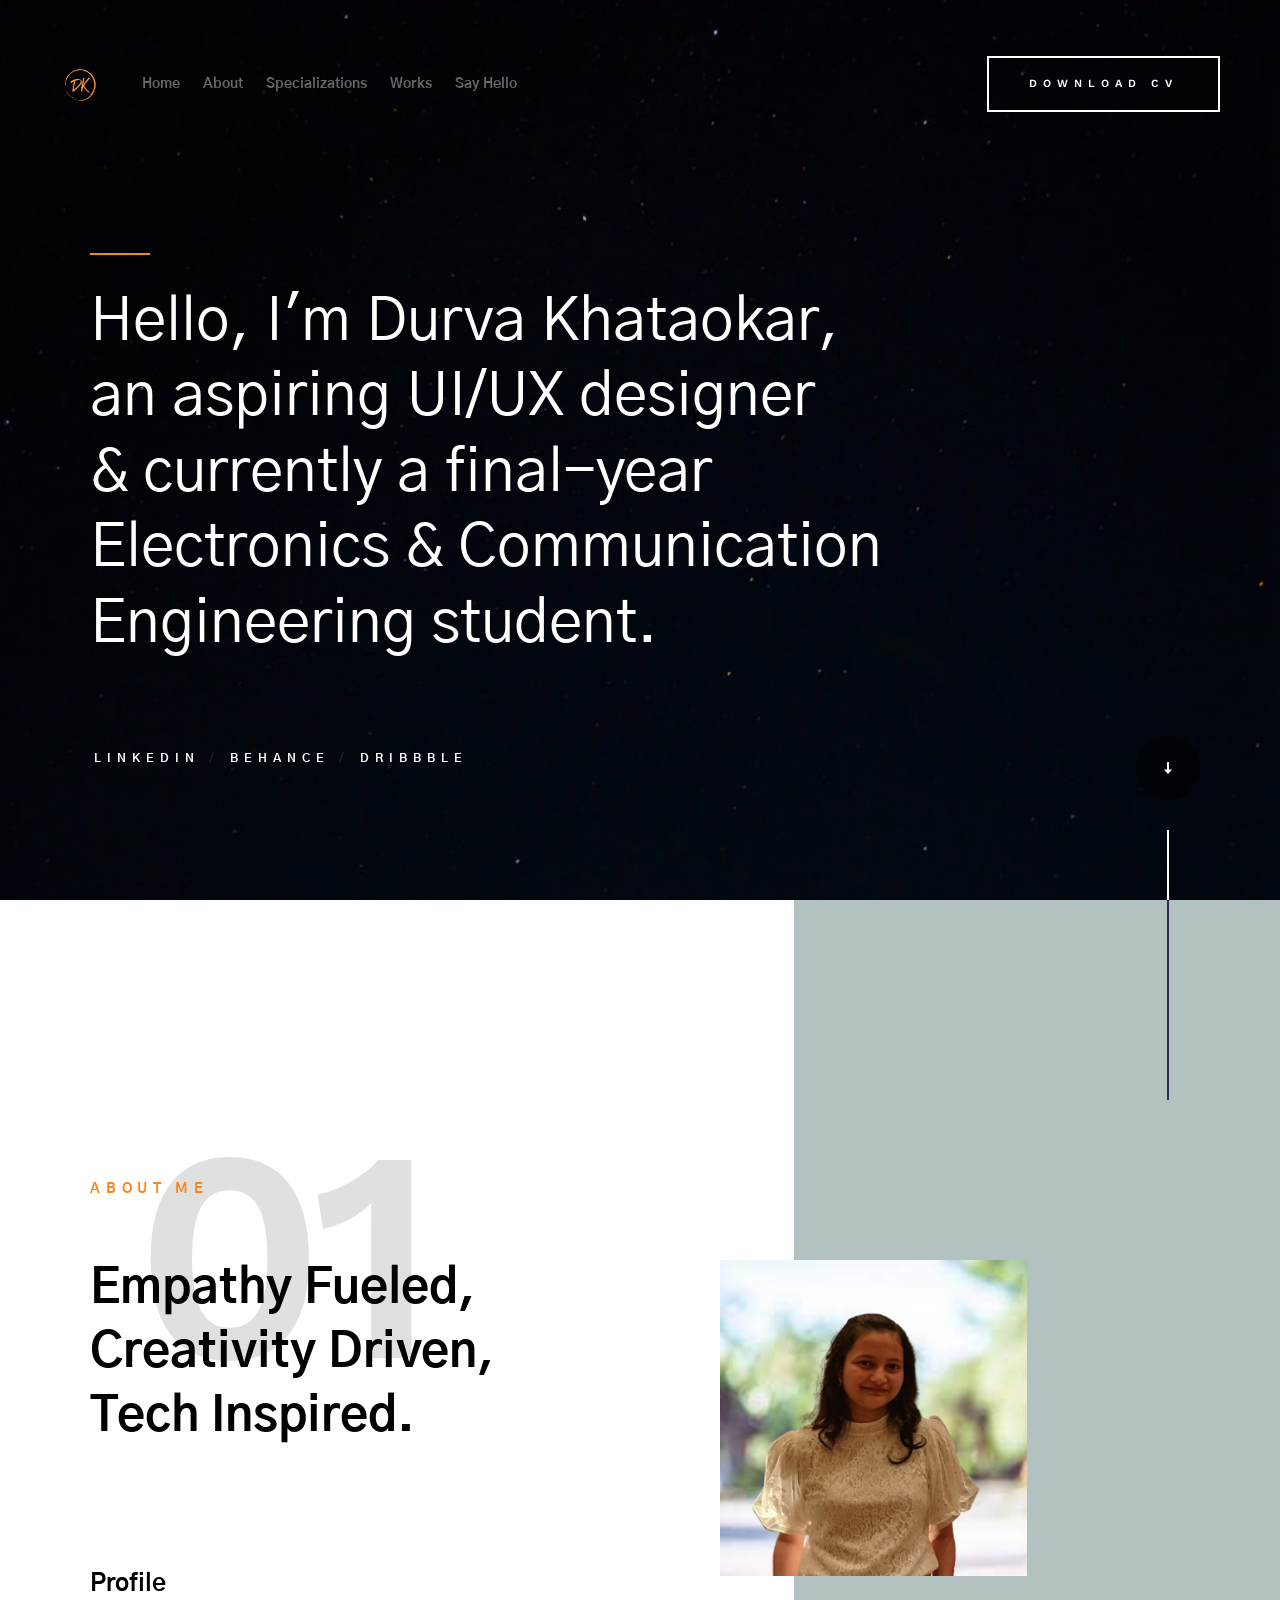
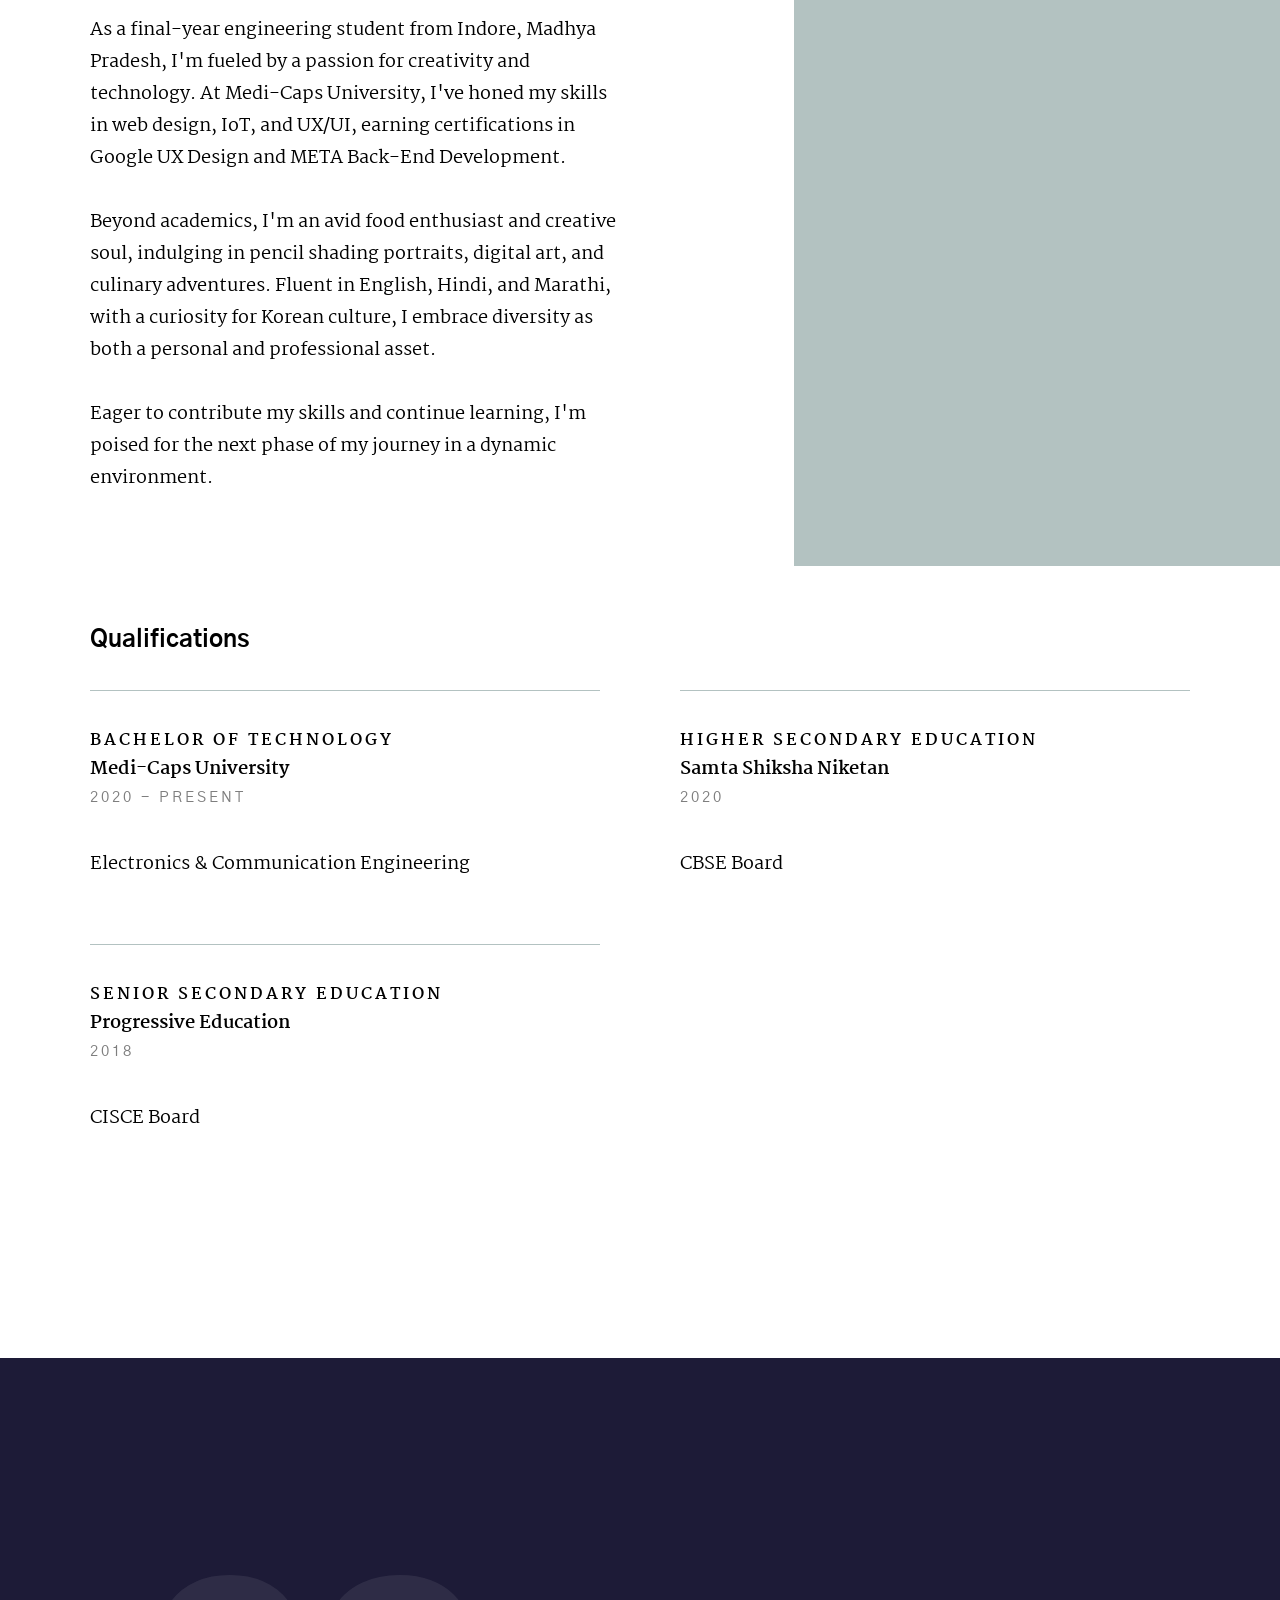
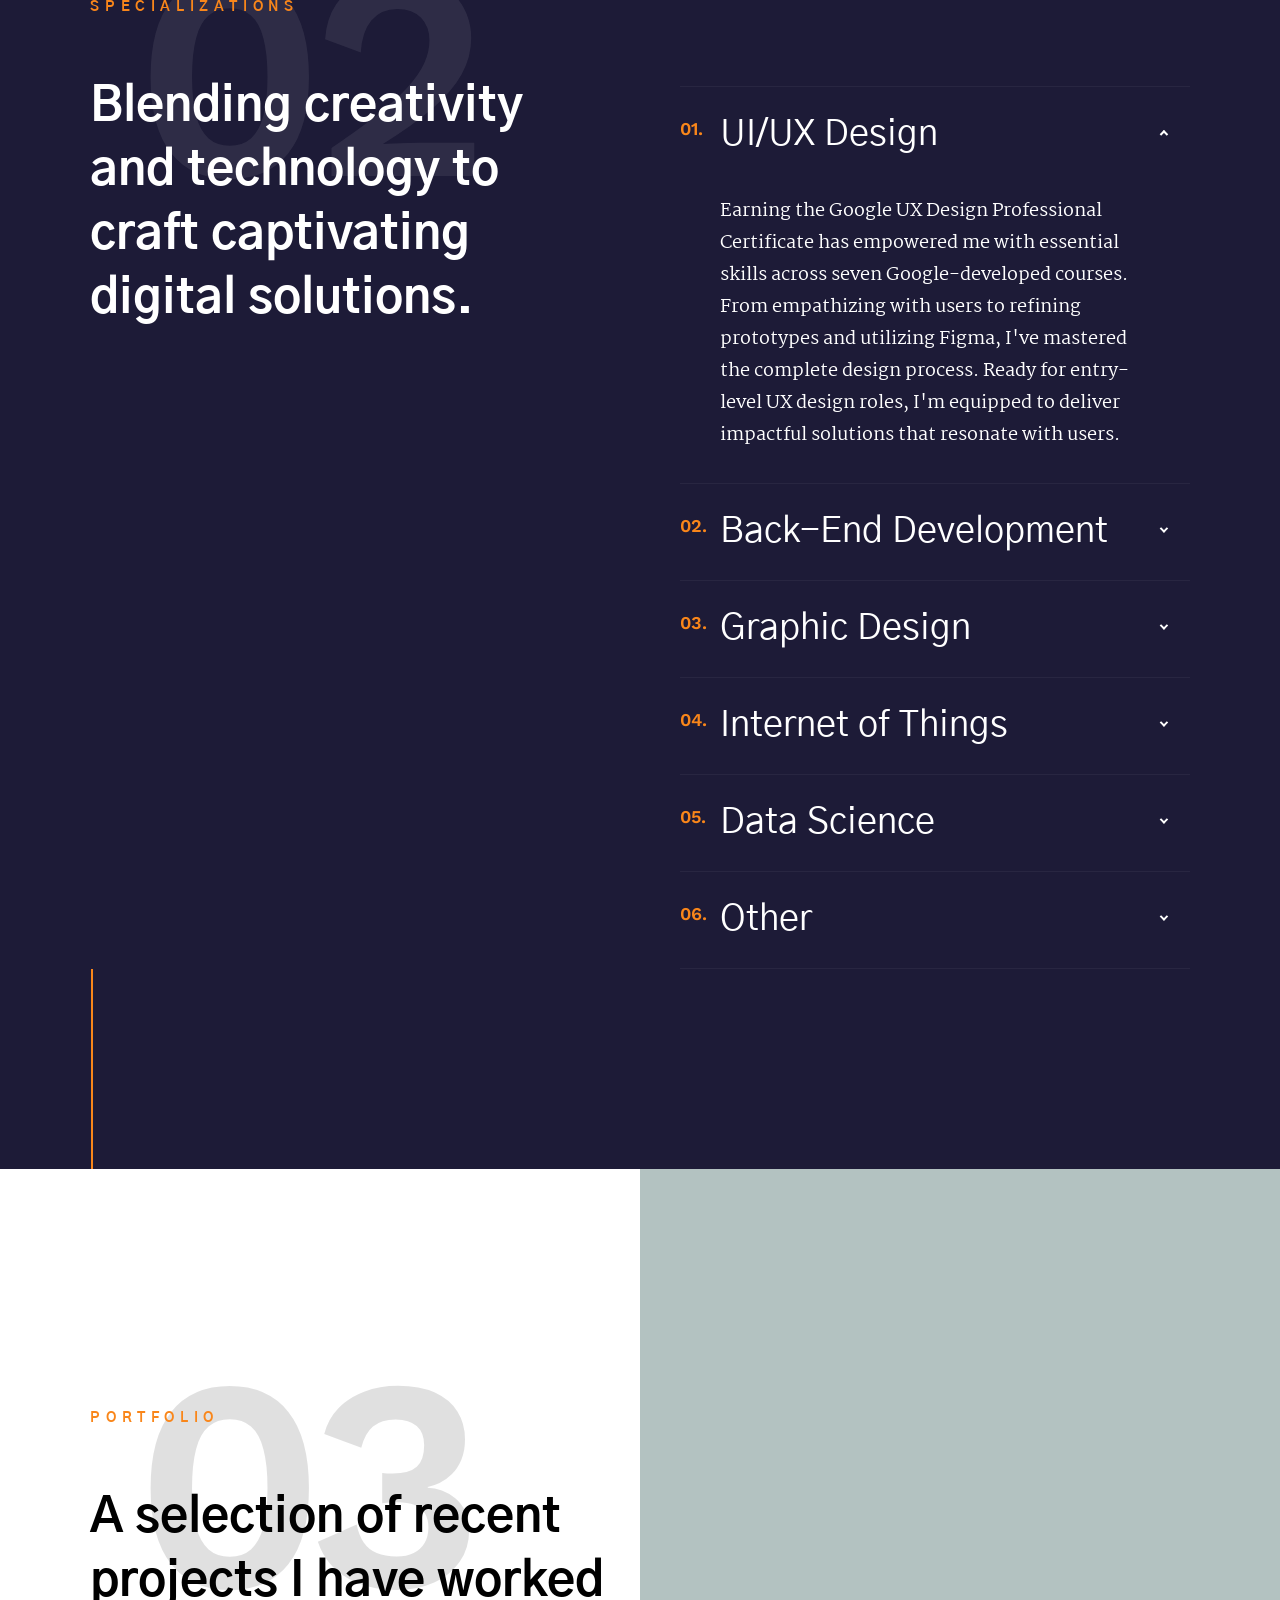
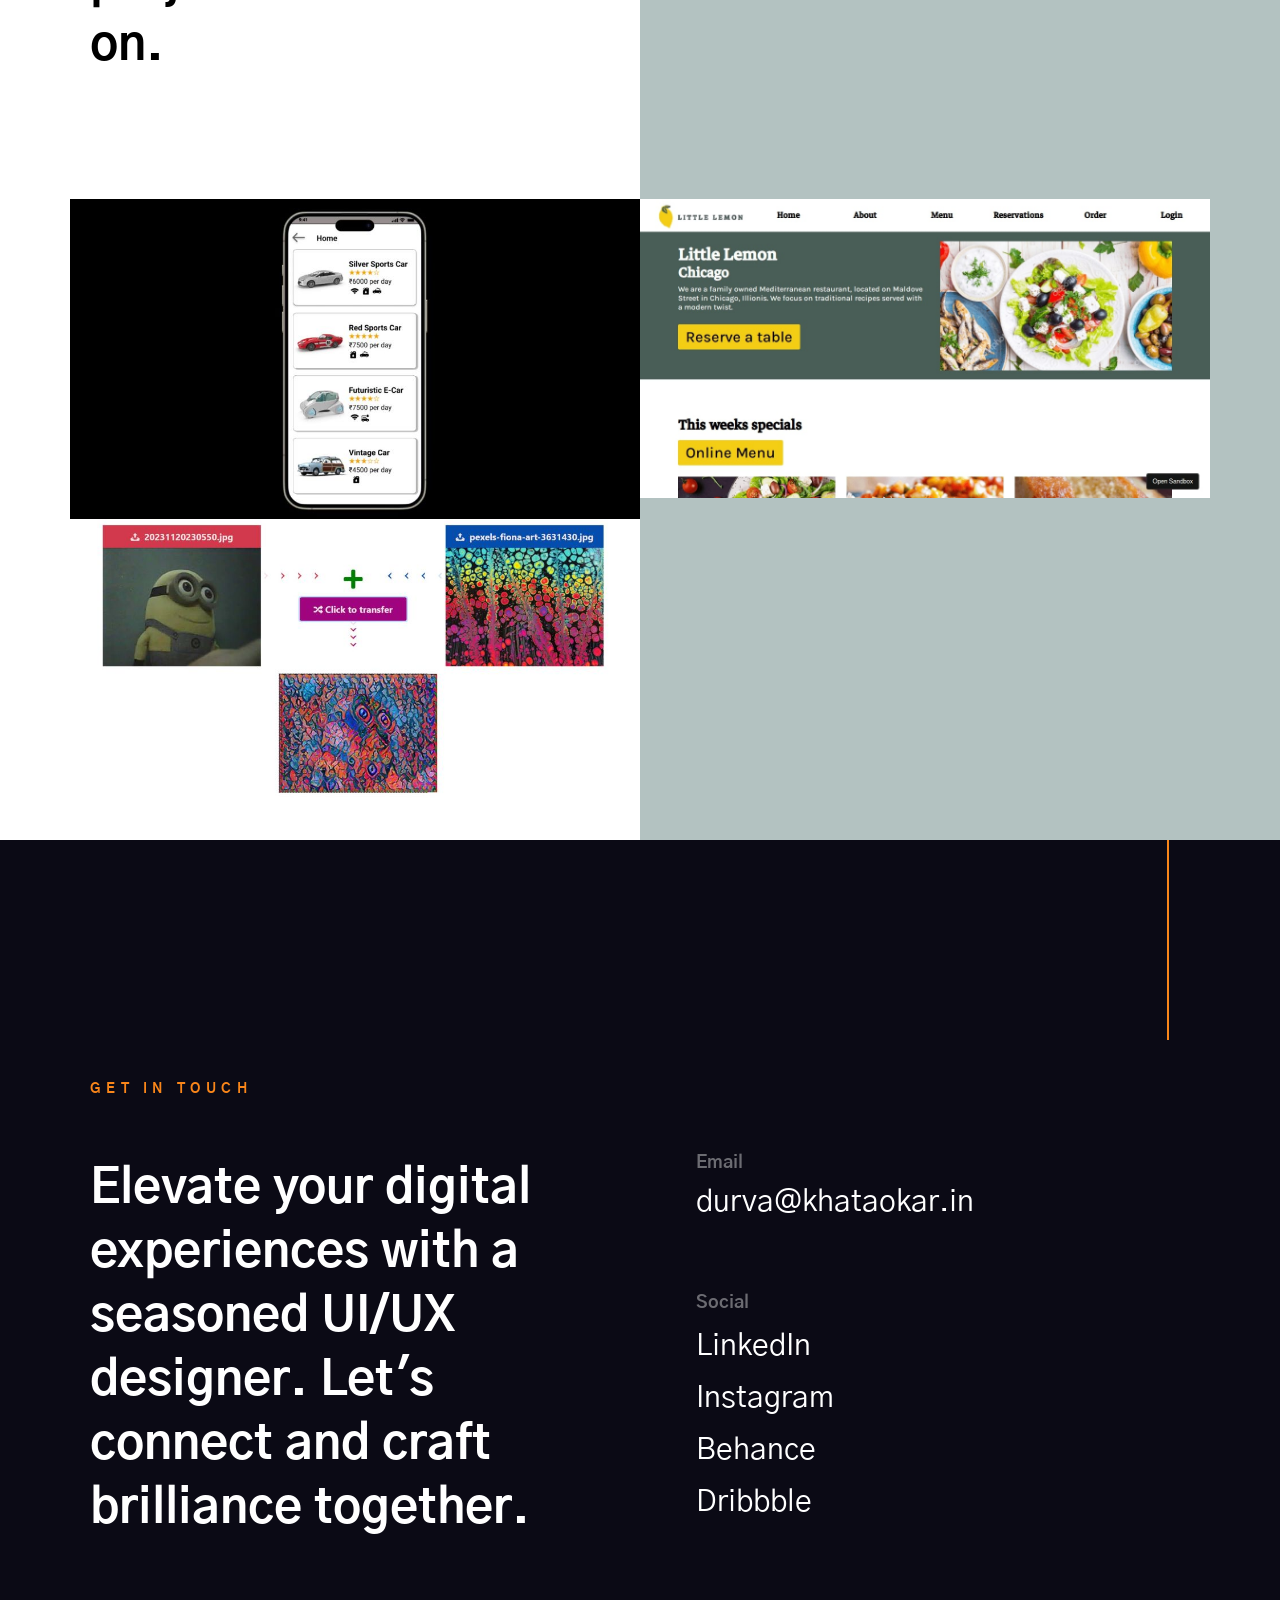
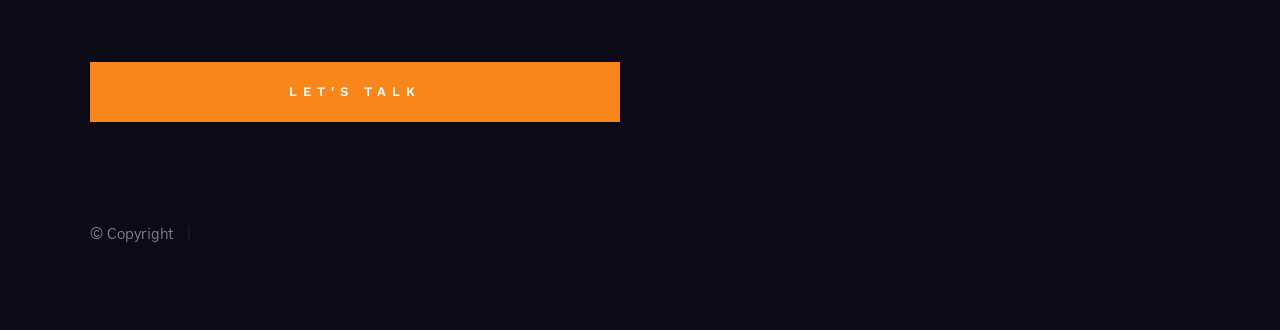
==== index.html @ 5f145e1b "Update index.html" ====
<!DOCTYPE html>
<html class="no-js" lang="en">
<head>

    <!--- basic page needs
    ================================================== -->
    <meta charset="utf-8">
    <title>Durva K</title>
    <meta name="description" content="">
    <meta name="author" content="">

    <!-- mobile specific metas
    ================================================== -->
    <meta name="viewport" content="width=device-width, initial-scale=1">

    <!-- CSS
    ================================================== -->
    <link rel="stylesheet" href="css/base.css">
    <link rel="stylesheet" href="css/main.css">
    <link rel="stylesheet" href="css/vendor.css">

    <!-- script
    ================================================== -->
    <script src="js/modernizr.js"></script>

    <!-- favicons
    ================================================== -->
    <link rel="apple-touch-icon" sizes="180x180" href="CDK-32x32.png">
    <link rel="icon" type="image/png" sizes="32x32" href="CDK-32x32.png">
    <link rel="icon" type="image/png" sizes="16x16" href="CDK-16x16.png">
    <link rel="manifest" href="site.webmanifest">

</head>

<body id="top">


    <!-- preloader
    ================================================== -->
    <div id="preloader">
        <div id="loader" class="dots-fade">
            <div></div>
            <div></div>
            <div></div>
        </div>
    </div>


    <!-- header
    ================================================== -->
    <header class="s-header">

        <div class="header-logo">
            <a href="index.html">
                <img src="images/logo_DK.svg" alt="Homepage">
            </a>
        </div>

        <div class="header-content">
    
            <nav class="row header-nav-wrap">
                <ul class="header-nav">
                    <li><a class="smoothscroll" href="#hero" title="Intro">Home</a></li>
                    <li><a class="smoothscroll" href="#about" title="About">About</a></li>
                    <li><a class="smoothscroll" href="#services" title="Services">Specializations</a></li>
                    <li><a class="smoothscroll" href="#portfolio" title="Works">Works</a></li>
                    <li><a href="mailto:durva@khataokar.in" title="Contact us">Say Hello</a></li>
                </ul>
            </nav> <!-- end header-nav-wrap -->

            <a href="https://drive.google.com/file/d/1T_QsS-NY1QvQN27Loa_Oco0Av1OX59ym/view?usp=sharing" class="btn btn--stroke btn--small" target="_blank">Download CV</a>


        </div> <!-- end header-content -->

        <a class="header-menu-toggle" href="#0"><span>Menu</span></a>

    </header> 


    <!-- hero
    ================================================== -->
    <section id="hero" class="s-hero target-section" data-parallax="scroll" data-image-src="images/black.jpg" data-natural-width=3000 data-natural-height=2000 data-position-y=center>

        <div class="row hero-content">

            <div class="column large-full">

                <h1>
                Hello, I'm Durva Khataokar, <br>
                an aspiring UI/UX designer <br>
                & currently a final-year <br>
                Electronics & Communication Engineering student.
                </h1>

                <ul class="hero-social">
                    <li>
                        <a href="https://www.linkedin.com/in/durva-khataokar" title="" target="_blank">LinkedIn</a>
                    </li>
                    <li>
                        <a href="https://www.behance.net/durvamk" title="" target="_blank">Behance</a>
                    </li>
                    <li>
                        <a href="https://dribbble.com/durvamk" title="" target="_blank">Dribbble</a>
                    </li>
                </ul>
                 <!-- end hero-social -->

            </div> 

        </div> <!-- end hero-content -->

        <div class="hero-scroll">
            <a href="#about" class="scroll-link smoothscroll">
                <svg xmlns="http://www.w3.org/2000/svg" width="24" height="24" viewBox="0 0 24 24"><path d="M12 24l-8-9h6v-15h4v15h6z"/></svg>
            </a>
        </div> <!-- end hero-scroll -->

    </section> <!-- end s-hero -->


    <!-- about
    ================================================== -->
    <section id="about" class="s-about target-section">

        <div class="s-about__section s-about__section--profile">

            <div class="right-vert-line"></div>

            <div class="row">
                <div class="column large-6 medium-8 tab-full">

                    <div class="section-intro" data-num="01" data-aos="fade-up">
                        <h3 class="subhead">About Me</h3>
                        <h1 class="display-1">Empathy Fueled,<br>Creativity Driven,<br>Tech Inspired.</h1>
                    </div>

                    <div class="profile-pic" data-aos="fade-up">
                        <img src="images/profile-pic.jpg" 
                             srcset="images/profile-pic_small.jpg 1x, images/profile-pic_large.jpg 2x" alt="">
                    </div>

                    <h3 data-aos="fade-up">Profile</h3>

                    <p data-aos="fade-up">
                    


As a final-year engineering student from Indore, Madhya Pradesh, I'm fueled by a passion for creativity and technology. At Medi-Caps University, I've honed my skills in web design, IoT, and UX/UI, earning certifications in Google UX Design and META Back-End Development.<br><br>

Beyond academics, I'm an avid food enthusiast and creative soul, indulging in pencil shading portraits, digital art, and culinary adventures. Fluent in English, Hindi, and Marathi, with a curiosity for Korean culture, I embrace diversity as both a personal and professional asset.<br><br>

Eager to contribute my skills and continue learning, I'm poised for the next phase of my journey in a dynamic environment.
                    </p>

                </div>
            </div>

        </div> <!-- end s-about__section--profile -->

        <div class="s-about__section">

            <div class="row">
                <div class="column">
                    <h3 data-aos="fade-up">Qualifications</h3>
                </div>
            </div>
            
            <div class="row block-large-1-2 block-900-full work-positions">
            
                <div class="column" data-aos="fade-up">
                    <div class="position">
                        <div class="position__header">
                            <h6>
                                <span class="position__co">Bachelor of Technology </span>
                                <br>
                                <span class="position__pos">Medi-Caps University</span>
                            </h6>
                            <div class="position__timeframe">
                                2020 - Present
                            </div>
                        </div>
            
                        <p>
                            Electronics & Communication Engineering
                        </p>
                    </div>
                </div> <!-- end column -->
            
                <!-- Add more qualifications -->
                <div class="column" data-aos="fade-up">
                    <div class="position">
                        <div class="position__header">
                            <h6>
                                <span class="position__co">Higher Secondary Education </span>
                                <br>
                                <span class="position__pos">Samta Shiksha Niketan</span>
                            </h6>
                            <div class="position__timeframe">
                                2020
                            </div>
                        </div>
            
                        <p>
                            CBSE Board
                        </p>
                    </div>
                </div> <!-- end column -->
            
                <!-- Add more qualifications -->
                <div class="column" data-aos="fade-up">
                    <div class="position">
                        <div class="position__header">
                            <h6>
                                <span class="position__co">Senior Secondary Education </span>
                                <br>
                                <span class="position__pos">Progressive Education</span>
                            </h6>
                            <div class="position__timeframe">
                                2018
                            </div>
                        </div>
            
                        <p>
                            CISCE Board
                        </p>
                    </div>
                </div> <!-- end column -->
            
                <!-- Add more qualifications -->
                <!-- Example: -->
                <!-- <div class="column" data-aos="fade-up">
                    <div class="position">
                        <div class="position__header">
                            <h6>
                                <span class="position__co">Degree Name</span>
                                <span class="position__pos">University/Institution Name</span>
                            </h6>
                            <div class="position__timeframe">
                                Timeframe
                            </div>
                        </div>
            
                        <p>
                            Description of the qualification or any relevant information.
                        </p>
                    </div>
                </div> --> <!-- end column -->
            
            </div> <!-- work positions -->
            

        </div> <!-- end s-about__section -->

    </section> <!-- end s-about -->


    <!-- services
    ================================================== -->
    <section id="services" class="s-services target-section h-dark-bg">
        
        <div class="row s-services__content">

            <div class="vert-line"></div>

            <div class="column large-6 s-services__leftcol">
                <div class="section-intro" data-num="02" data-aos="fade-up">
                    <h3 class="subhead">Specializations</h3>

                    <h1 class="display-1">
                        Blending creativity and technology to craft captivating digital solutions.
                    </h1>
                </div>

                <p class="lead" data-aos="fade-up">
                
                </p>
            </div> <!-- end  s-services--leftcol -->

            <div class="column large-6">
                <ul class="services-list" data-aos="fade-up">
                    <li class="services-list__item is-active">
                        <div class="services-list__item-header">
                            <h5>UI/UX Design</h5>
                        </div>
                        <div class="services-list__item-body">
                            <p>
                                Earning the Google UX Design Professional Certificate
                                 has empowered me with essential skills across seven Google-developed courses.
                                  From empathizing with users to refining prototypes and utilizing Figma, 
                                  I've mastered the complete design process. Ready for entry-level UX design roles,
                                   I'm equipped to deliver impactful solutions that resonate with users.
                            </p>
                        </div>
                    </li> <!-- services-list__item -->
                    <li class="services-list__item">
                        <div class="services-list__item-header">
                            <h5>Back-End Development</h5>
                        </div>
                        <div class="services-list__item-body">
                            <p>
                                Earning the Meta Back-End Developer Certification has equipped me
                                 with a diverse skill set essential for back-end development.
                                  From mastering Python programming to working with databases and Django, 
                                  I've honed my expertise in APIs and the full stack. Prepared with coding 
                                  interview readiness, I'm poised to excel in back-end roles, ready to tackle challenges
                                   and deliver impactful solutions.
                            </p>
                        </div>
                    </li> <!-- services-list__item -->
                    <li class="services-list__item">
                        <div class="services-list__item-header">
                            <h5>Graphic Design</h5>
                        </div>
                        <div class="services-list__item-body">
                            <p>
                                In completing the Graphic Design Masterclass,
                                 I've mastered essential skills in Adobe Photoshop, Illustrator, and InDesign,
                                  alongside design theory and branding principles. From logo design to editorial layout,
                                   I'm adept at crafting compelling visuals and impactful campaigns. With expertise in photo editing,
                                    vector design, and emerging trends, I'm well-equipped to deliver innovative solutions for clients.
                            </p>
                        </div>
                    </li> <!-- services-list__item -->
                    <li class="services-list__item">
                        <div class="services-list__item-header">
                            <h5>Internet of Things</h5>
                        </div>
                        <div class="services-list__item-body">
                            <p>
                                Through the 'Complete Guide to Build IoT Things from Scratch to Market', 
                                I've acquired thorough knowledge in IoT development, covering sensors, Arduino UNO,
                                 and the Internet of Things (IoT). Leveraging my background as an Electronics and
                                  Communication Engineering student, I've extensively worked with microcontrollers and sensors,
                                   mastering their programming and integration. From conceptualization to market launch,
                                    I'm well-prepared to innovate and excel in the dynamic field of IoT.
                            </p>
                        </div>
                    </li> <!-- services-list__item -->
                    <li class="services-list__item">
                        <div class="services-list__item-header">
                            <h5>Data Science</h5>
                        </div>
                        <div class="services-list__item-body">
                            <p>
                                In completing the 'Statistics for Data Science' course, I've gained proficiency in 
                                key statistical concepts essential for data analysis. Covering Python introduction, 
                                statistical data analysis, probability distributions, hypothesis testing (1 and 2), 
                                regression, and culminating in a final project, this training has equipped me with the 
                                tools to extract valuable insights from data sets. With hands-on experience in statistical 
                                analysis, I'm prepared to tackle complex data challenges and drive informed decision-making.
                            </p>
                        </div>
                    </li> <!-- services-list__item -->
                    <li class="services-list__item">
                        <div class="services-list__item-header">
                            <h5>Other</h5>
                        </div>
                        <div class="services-list__item-body">
                            <p>
                                In addition to my aforementioned certifications, I've also completed courses in
                                 'C for Everyone: Programming Fundamentals', 'AWS Cloud Computing', 
                                 and 'Cisco Networking Devices and Initial Configuration'.
                                  Furthermore, my journey includes participation in numerous drawing competitions
                                   during my formative years, showcasing my artistic talents. Additionally,
                                    I hold a professional certificate in Kathak, reflecting my dedication to the performing arts.
                                     These diverse experiences have enriched my skill set and shaped me into 
                                     a well-rounded individual ready to excel in various domains.
                            </p>
                        </div>
                    </li> <!-- services-list__item -->
                </ul> <!-- end services-list -->
            </div>

        </div> <!-- s-services__content -->

    </section> <!-- end s-services -->


    <!-- portfolio
    ================================================== -->
    <section id="portfolio" class="s-portfolio target-section">

        <div class="row s-portfolio__header">
            <div class="column large-6 medium-8 tab-full">
                <div class="section-intro" data-num="03" data-aos="fade-up">
                    <h3 class="subhead">Portfolio</h3>
                    <h1 class="display-1">
                        A selection of recent projects I have worked on.
                    </h1>
                </div>
            </div>
        </div> <!-- s-porfolio__header -->

        <div class="row s-porfolio__list block-large-1-2 block-tab-full collapse">
            <div class="column" data-aos="fade-up">
                <div class="folio-item">
                    <div class="folio-item__thumb">
                        <a class="folio-item__thumb-link" href="images/portfolio/gallery/car-app.jpg" title="Building Blocks" data-size="1050x700">
                            <img src="images/portfolio/car-app.jpg" 
                                 srcset="images/portfolio/car-app.jpg 1x, images/portfolio/car-app@2x.jpg 2x" alt="">
                        </a>
                    </div>
                    <div class="folio-item__info">
                        <div class="folio-item__cat">UI/UX Design</div>
                        <h4 class="folio-item__title">Car Booking App Design</h4>
                    </div>
                    <a href="https://www.behance.net/durvamk" title="Project Link" class="folio-item__project-link" target="_blank">Project Link</a>

                    <div class="folio-item__caption">
                        <p>My latest FIGMA project—a design concept for a basic car booking and renting mobile application.</p>
                    </div>
                </div>
            </div> <!-- end column -->
            <div class="column" data-aos="fade-up">
                <div class="folio-item">
                    <div class="folio-item__thumb">
                        <a class="folio-item__thumb-link" href="images/portfolio/gallery/lil-lemon.jpg" title="Little Lemon Restaurant Website" data-size="1050x700">
                            <img src="images/portfolio/lil-lemon.jpg" 
                                 srcset="images/portfolio/lil-lemon.jpg 1x, images/portfolio/lil-lemon@2x.jpg 2x" alt="">
                        </a>
                    </div>
                    <div class="folio-item__info">
                        <div class="folio-item__cat">Back-End Development</div>
                        <h4 class="folio-item__title">Little Lemon Restaurant Website</h4>
                    </div>
                    <a href="https://github.com/OreoMcFlurry8212/Back-end-developer-capstone-DK" title="Project Link" class="folio-item__project-link" target="_blank">Project Link</a>
                    <div class="folio-item__caption">
                        <p>Little Lemon Restaurant Website developed using Django for the Back-End Developer Capstone course offered by Meta.</p>
                    </div>
                </div>
            </div> <!-- end column -->
            <div class="column" data-aos="fade-up">
                <div class="folio-item">
                    <div class="folio-item__thumb">
                        <a class="folio-item__thumb-link" href="images/portfolio/gallery/ESP32.jpg" Title="Shout and Jump" data-size="1050x700">
                            <img src="images/portfolio/shout-and-jump.jpg" 
                                 srcset="images/portfolio/ESP32.jpg 1x, images/portfolio/ESP32@2x.jpg 2x" alt="">
                        </a>
                    </div>
                    <div class="folio-item__info">
                        <div class="folio-item__cat">Back-End Development + IoT</div>
                        <h4 class="folio-item__title">Stylization of image using designed website and ESP-32
                            Cam</h4>
                    </div>
                    <a href="https://drive.google.com/drive/folders/19n9Q7gK7W0zm29I2QW9a_FjeRrUPINfk?usp=sharing" title="Project Link" class="folio-item__project-link" target="_blank">Project Link</a>
                    <div class="folio-item__caption">
                        <p>This project uses Neural Style Transfer on ESP32-CAM images, featuring a real-time web interface for image capture and a
                            separate application for flexible style transfer. Users can explore
                            artistic styles, enhancing their visual experience in real-time.</p>
                    </div>
                </div>
            </div> <!-- end column -->
            <!--
            <div class="column" data-aos="fade-up">
                <div class="folio-item">
                    <div class="folio-item__thumb">
                        <a class="folio-item__thumb-link" href="images/portfolio/gallery/g-sand-dunes.jpg" title="Sand Dunes" data-size="1050x700">
                            <img src="images/portfolio/sand-dunes.jpg" 
                                 srcset="images/portfolio/sand-dunes.jpg 1x, images/portfolio/sand-dunes@2x.jpg 2x" alt="">
                        </a>
                    </div>
                    <div class="folio-item__info">
                        <div class="folio-item__cat">Frontend Design</div>
                        <h4 class="folio-item__title">Sand Dunes</h4>
                    </div>
                    <a href="https://www.behance.net/" title="Project Link" class="folio-item__project-link">Project Link</a>
                    <div class="folio-item__caption">
                        <p>Vero molestiae sed aut natus excepturi. Et tempora numquam. Temporibus iusto quo.Unde dolorem corrupti neque nisi.</p>
                    </div>
                </div>
            </div>  end column -->
            <!--
            <div class="column" data-aos="fade-up">
                <div class="folio-item">
                    <div class="folio-item__thumb">
                        <a class="folio-item__thumb-link" href="images/portfolio/gallery/g-woodcraft.jpg" title="Sand Dunes" data-size="1050x700">
                            <img src="images/portfolio/woodcraft.jpg" 
                                 srcset="images/portfolio/woodcraft.jpg 1x, images/portfolio/woodcraft@2x.jpg 2x" alt="">
                        </a>
                    </div>
                    <div class="folio-item__info">
                        <div class="folio-item__cat">Product Design</div>
                        <h4 class="folio-item__title">Wooocraft</h4>
                    </div>
                    <a href="https://www.behance.net/" title="Project Link" class="folio-item__project-link">Project Link</a>
                    <div class="folio-item__caption">
                        <p>Vero molestiae sed aut natus excepturi. Et tempora numquam. Temporibus iusto quo.Unde dolorem corrupti neque nisi.</p>
                    </div>
                </div>
            </div>  end column -->
            <!--
            <div class="column" data-aos="fade-up">
                <div class="folio-item">
                    <div class="folio-item__thumb">
                        <a class="folio-item__thumb-link" href="images/portfolio/gallery/g-lamp.jpg" title="The Lamp" data-size="1050x700">
                            <img src="images/portfolio/lamp.jpg" 
                                 srcset="images/portfolio/lamp.jpg 1x, images/portfolio/lamp@2x.jpg 2x" alt="">
                        </a>
                    </div>
                    <div class="folio-item__info">
                        <div class="folio-item__cat">Product Design</div>
                        <h4 class="folio-item__title">The Lamp</h4>
                    </div>
                    <a href="https://www.behance.net/" title="Project Link" class="folio-item__project-link">Project Link</a>
                    <div class="folio-item__caption">
                        <p>Vero molestiae sed aut natus excepturi. Et tempora numquam. Temporibus iusto quo.Unde dolorem corrupti neque nisi.</p>
                    </div>
                </div>
            
            </div>  end column -->

        </div> <!-- folio-list -->

    </section> <!-- end portfolio -->


    <!-- testimonials
    ================================================== -->
    <!--
    <section id="testimonials" class="s-testimonials">

        <div class="row collapse">

            <div class="column large-full">

                <div class="testimonial-slider" data-aos="fade-up">

                    <div class="testimonial-slider__slide">
                        <p>
                        Molestiae incidunt consequatur quis ipsa autem nam sit enim magni. Voluptas tempore rem. 
                        Explicabo a quaerat sint autem dolore ducimus ut consequatur neque.  Nisi dolores quaerat fuga rem nihil nostrum.
                        Laudantium quia consequatur molestias delectus culpa.
                        </p>
                        <div class="testimonial-slider__author">
                            <img src="images/avatars/user-02.jpg" alt="Author image" class="testimonial-slider__avatar">
                            <cite class="testimonial-slider__cite">
                                <strong>Tim Cook</strong>
                                <span>CEO, Apple</span>
                            </cite>
                        </div>
                    </div>  end testimonials__slide -->
                    <!--
                    <div class="testimonial-slider__slide">
                        <p>
                        Excepturi nam cupiditate culpa doloremque deleniti repellat. Veniam quos repellat voluptas animi adipisci.
                        Nisi eaque consequatur. Voluptatem dignissimos ut ducimus accusantium perspiciatis.
                        Quasi voluptas eius distinctio. Atque eos maxime.
                        </p>
                        <div class="testimonial-slider__author">
                            <img src="images/avatars/user-01.jpg" alt="Author image" class="testimonial-slider__avatar">
                            <cite class="testimonial-slider__cite">
                                <strong>Sundar Pichai</strong>
                                <span>CEO, Google</span>
                            </cite>
                        </div>
                    </div>  end testimonials__slide -->
                    <!--
                    <div class="testimonial-slider__slide">
                        <p>
                        Repellat dignissimos libero. Qui sed at corrupti expedita voluptas odit. Nihil ea quia nesciunt. Ducimus aut sed ipsam.  
                        Autem eaque officia cum exercitationem sunt voluptatum accusamus. Quasi voluptas eius distinctio.
                        Voluptatem dignissimos ut.
                        </p>
                        <div class="testimonial-slider__author">
                            <img src="images/avatars/user-04.jpg" alt="Author image" class="testimonial-slider__avatar">
                            <cite class="testimonial-slider__cite">
                                <strong>Satya Nadella</strong>
                                <span>CEO, Microsoft</span>
                            </cite>
                        </div>
                    </div>  end testimonials__slide -->
                    <!--
                    <div class="testimonial-slider__slide">
                        <p>
                        Nunc interdum lacus sit amet orci. Vestibulum dapibus nunc ac augue. Fusce vel dui. In ac felis 
                        quis tortor malesuada pretium. Curabitur vestibulum aliquam leo. Qui sed at corrupti expedita voluptas odit. 
                        Nihil ea quia nesciunt. Ducimus aut sed ipsam.
                        </p>
                        <div class="testimonial-slider__author">
                            <img src="images/avatars/user-05.jpg" alt="Author image" class="testimonial-slider__avatar">
                            <cite class="testimonial-slider__cite">
                                <strong>Jeff Bezos</strong>
                                <span>CEO, Amazon</span>
                            </cite>
                        </div>
                    </div>  end testimonials__slide -->

                </div> <!-- end testimonial slider -->
                
            </div> <!-- end column -->

        </div> <!-- end row -->


        <!-- CTA
        ================================================== 
        <div class="s-cta">

            <div class="row">
                <div class="column large-full">
                    <h2 class="section-desc" data-aos="fade-up">
                        Need a great reliable web hosting?
                    </h2>
                </div>
            </div>
    
            <div class="row cta-content" data-aos="fade-up">
                <div class="column large-full">
                    <p>
                    We highly recommend <a href="https://www.dreamhost.com/r.cgi?287326">DreamHost</a>.
                    Powerful web and Wordpress hosting. Guaranteed.
                    Starting at $2.95 per month.
                    </p>
    
                    <a href="https://www.dreamhost.com/r.cgi?287326" class="btn btn--primary h-full-width">Get Started</a>
                </div>
            </div>  end cta-content -->
    
        </div> <!-- end s-cta -->


    </section> <!-- end s-testimonials -->


    <!-- footer
    ================================================== -->
    <footer class="s-footer h-dark-bg">
        
        <div class="right-vert-line"></div>

        <div class="row s-footer__main">
            <div class="column large-6">
                <div class="section-intro" data-aos="fade-up">
                    <h3 class="subhead">Get In Touch</h3>

                    <h1 class="display-1">
                        Elevate your digital experiences with a seasoned UI/UX designer. Let's connect and craft brilliance together.
                    </h1>
                </div>

                <div class="footer-email-us">
                    <a href="mailto:durva@khataokar.in" class="btn btn--primary h-full-width">Let's Talk</a>
                </div>
            </div>

            <div class="column large-5">
                <div class="footer-contacts">
                    <div class="footer-contact-block" data-aos="fade-up">
                        <h5 class="footer-contact-block__header">
                            Email
                        </h5>
                        <p class="footer-contact-block__content">
                            <a href="mailto:durva@khataokar.in">durva@khataokar.in</a>
                        </p>
                    </div> <!-- end footer-contact-block 
                    <div class="footer-contact-block" data-aos="fade-up">
                        <h5 class="footer-contact-block__header">
                            Phone
                        </h5>
                        <p class="footer-contact-block__content">
                            <a href="tel:+1975432345">9109999102</a>
                        </p>
                    </div>  end footer-contact-block -->
                    <br>
                    <div class="footer-contact-block" data-aos="fade-up">
                        <h5 class="footer-contact-block__header">
                            Social
                        </h5>
                        <ul class="footer-contact-block__list">
                            <li><a href="https://www.linkedin.com/in/durva-khataokar" target="_blank">LinkedIn</a></li>
                            <li><a href="https://www.instagram.com/durvamk/" target="_blank">Instagram</a></li>
                            <li><a href="https://www.behance.net/durvamk" target="_blank">Behance</a></li>
                            <li><a href="https://dribbble.com/durvamk" target="_blank">Dribbble</a></li>
                        </ul>
                    </div> <!-- end footer-contact-block -->
                </div>
            </div>
        </div> <!-- end s-footer__main -->
        
        <div class="row s-footer__bottom">
            <div class="column large-full ss-copyright">
                <span>© Copyright </span> 
               <!-- <span>Design by <a href="https://www.styleshout.com/">StyleShout</a></span>
            </div>  end ss-copyright -->

            <div class="ss-go-top">
                <a class="smoothscroll" title="Back to Top" href="#top">
                    <svg xmlns="http://www.w3.org/2000/svg" width="24" height="24" viewBox="0 0 24 24"><path d="M12 0l8 9h-6v15h-4v-15h-6z"/></svg>
                </a>
            </div> <!-- end ss-go-top -->
        </div> <!-- end s-footer__bottom -->

    </footer> <!-- end s-footer -->


    <!-- photoswipe background
    ================================================== -->
    <div aria-hidden="true" class="pswp" role="dialog" tabindex="-1">

        <div class="pswp__bg"></div>
        <div class="pswp__scroll-wrap">

            <div class="pswp__container">
                <div class="pswp__item"></div>
                <div class="pswp__item"></div>
                <div class="pswp__item"></div>
            </div>

            <div class="pswp__ui pswp__ui--hidden">
                <div class="pswp__top-bar">
                    <div class="pswp__counter"></div><button class="pswp__button pswp__button--close" title="Close (Esc)"></button> <button class="pswp__button pswp__button--share" title=
                    "Share"></button> <button class="pswp__button pswp__button--fs" title="Toggle fullscreen"></button> <button class="pswp__button pswp__button--zoom" title=
                    "Zoom in/out"></button>
                    <div class="pswp__preloader">
                        <div class="pswp__preloader__icn">
                            <div class="pswp__preloader__cut">
                                <div class="pswp__preloader__donut"></div>
                            </div>
                        </div>
                    </div>
                </div>
                <div class="pswp__share-modal pswp__share-modal--hidden pswp__single-tap">
                    <div class="pswp__share-tooltip"></div>
                </div><button class="pswp__button pswp__button--arrow--left" title="Previous (arrow left)"></button> <button class="pswp__button pswp__button--arrow--right" title=
                "Next (arrow right)"></button>
                <div class="pswp__caption">
                    <div class="pswp__caption__center"></div>
                </div>
            </div>

        </div>

    </div> <!-- end photoSwipe background -->


    <!-- Java Script
    ================================================== -->
    <script src="js/jquery-3.2.1.min.js"></script>
    <script src="js/plugins.js"></script>
    <script src="js/main.js"></script>

</body>
---- css/base.css ----
/* =================================================================== 
 *  Ethos Base Stylesheet
 *  Ver. 1.0.0
 *  11-05-2019
 *  ------------------------------------------------------------------
 *
 *  TOC:
 *	# imports
 *	# normalize
 *	# basic/base setup styles
 *	# grid v2.1.2
 *	# block grids
 *	# MISC
 *
 * =================================================================== */



/* ===================================================================
 * # imports 
 *
 * ------------------------------------------------------------------- */
@import url("https://fonts.googleapis.com/css?family=Gothic+A1:300,300i,400,400i,500,500i,600,600i,700,700i|Martel:300,300i,400,400i,700,700i,900,900i|Work+Sans:600,700&display=swap");



/* ==========================================================================
 * # normalize
 * normalize.css v8.0.1 | MIT License |
 * github.com/necolas/normalize.css
 *
 * -------------------------------------------------------------------------- */

/* ------------------------------------------------------------------- 
 * ## document
 * ------------------------------------------------------------------- */

/* 1. Correct the line height in all browsers.
 * 2. Prevent adjustments of font size after orientation changes in iOS.*/
html {
	line-height: 1.15;  /* 1 */
	-webkit-text-size-adjust: 100%;  /* 2 */
}

/* ------------------------------------------------------------------- 
 * ## sections
 * ------------------------------------------------------------------- */

/* Remove the margin in all browsers. */
body {
	margin: 0;
}

/* Render the `main` element consistently in IE. */
main {
	display: block;
}

/* Correct the font size and margin on `h1` elements within `section` and
 * `article` contexts in Chrome, Firefox, and Safari. */
h1 {
	font-size: 2em;
	margin: 0.67em 0;
}

/* ------------------------------------------------------------------- 
 * ## grouping
 * ------------------------------------------------------------------- */

/* 1. Add the correct box sizing in Firefox.
 * 2. Show the overflow in Edge and IE. */
hr {
	-webkit-box-sizing: content-box;
	box-sizing: content-box;  /* 1 */
	height: 0;  /* 1 */
	overflow: visible;  /* 2 */
}

/* 1. Correct the inheritance and scaling of font size in all browsers.
 * 2. Correct the odd `em` font sizing in all browsers. */
pre {
	font-family: monospace, monospace;  /* 1 */
	font-size: 1em;  /* 2 */
}

/* ------------------------------------------------------------------- 
 * ## text-level semantics
 * ------------------------------------------------------------------- */

/* Remove the gray background on active links in IE 10. */
a {
	background-color: transparent;
}

/* 1. Remove the bottom border in Chrome 57-
 * 2. Add the correct text decoration in Chrome, Edge, IE, Opera, and Safari. */
abbr[title] {
	border-bottom: none;  /* 1 */
	text-decoration: underline;  /* 2 */
	-webkit-text-decoration: underline dotted;
	text-decoration: underline dotted;  /* 2 */
}

/* Add the correct font weight in Chrome, Edge, and Safari. */
b,
strong {
	font-weight: bolder;
}

/* 1. Correct the inheritance and scaling of font size in all browsers.
 * 2. Correct the odd `em` font sizing in all browsers. */
code,
kbd,
samp {
	font-family: monospace, monospace;  /* 1 */
	font-size: 1em;  /* 2 */
}

/* Add the correct font size in all browsers. */
small {
	font-size: 80%;
}

/* Prevent `sub` and `sup` elements from affecting the line height in
 * all browsers. */
sub,
sup {
	font-size: 75%;
	line-height: 0;
	position: relative;
	vertical-align: baseline;
}

sub {
	bottom: -0.25em;
}

sup {
	top: -0.5em;
}

/* ------------------------------------------------------------------- 
 * ## embedded content
 * ------------------------------------------------------------------- */

/* Remove the border on images inside links in IE 10. */
img {
	border-style: none;
}

/* ------------------------------------------------------------------- 
 * ## forms
 * ------------------------------------------------------------------- */

/* 1. Change the font styles in all browsers.
 * 2. Remove the margin in Firefox and Safari. */
button,
input,
optgroup,
select,
textarea {
	font-family: inherit;  /* 1 */
	font-size: 100%;  /* 1 */
	line-height: 1.15;  /* 1 */
	margin: 0;  /* 2 */
}

/* Show the overflow in IE.
 * 1. Show the overflow in Edge. */
button,
input {

	/* 1 */
	overflow: visible;
}

/* Remove the inheritance of text transform in Edge, Firefox, and IE.
 * 1. Remove the inheritance of text transform in Firefox. */
button,
select {

	/* 1 */
	text-transform: none;
}

/* Correct the inability to style clickable types in iOS and Safari. */
button,
[type="button"],
[type="reset"],
[type="submit"] {
	-webkit-appearance: button;
}

/* Remove the inner border and padding in Firefox. */
button::-moz-focus-inner,
[type="button"]::-moz-focus-inner,
[type="reset"]::-moz-focus-inner,
[type="submit"]::-moz-focus-inner {
	border-style: none;
	padding: 0;
}

/* Restore the focus styles unset by the previous rule. */
button:-moz-focusring,
[type="button"]:-moz-focusring,
[type="reset"]:-moz-focusring,
[type="submit"]:-moz-focusring {
	outline: 1px dotted ButtonText;
}

/* Correct the padding in Firefox. */
fieldset {
	padding: 0.35em 0.75em 0.625em;
}

/* 1. Correct the text wrapping in Edge and IE.
 * 2. Correct the color inheritance from `fieldset` elements in IE.
 * 3. Remove the padding so developers are not caught out when they zero out
 *    `fieldset` elements in all browsers. */
legend {
	-webkit-box-sizing: border-box;
	box-sizing: border-box;  /* 1 */
	color: inherit;  /* 2 */
	display: table;  /* 1 */
	max-width: 100%;  /* 1 */
	padding: 0;  /* 3 */
	white-space: normal;  /* 1 */
}

/* Add the correct vertical alignment in Chrome, Firefox, and Opera. */
progress {
	vertical-align: baseline;
}

/* Remove the default vertical scrollbar in IE 10+. */
textarea {
	overflow: auto;
}

/* 1. Add the correct box sizing in IE 10.
 * 2. Remove the padding in IE 10. */
[type="checkbox"],
[type="radio"] {
	-webkit-box-sizing: border-box;
	box-sizing: border-box;  /* 1 */
	padding: 0;  /* 2 */
}

/* Correct the cursor style of increment and decrement buttons in Chrome. */
[type="number"]::-webkit-inner-spin-button,
[type="number"]::-webkit-outer-spin-button {
	height: auto;
}

/* 1. Correct the odd appearance in Chrome and Safari.
 * 2. Correct the outline style in Safari. */
[type="search"] {
	-webkit-appearance: textfield;  /* 1 */
	outline-offset: -2px;  /* 2 */
}

/* Remove the inner padding in Chrome and Safari on macOS. */
[type="search"]::-webkit-search-decoration {
	-webkit-appearance: none;
}

/* 1. Correct the inability to style clickable types in iOS and Safari.
 * 2. Change font properties to `inherit` in Safari. */
::-webkit-file-upload-button {
	-webkit-appearance: button;  /* 1 */
	font: inherit;  /* 2 */
}

/* ------------------------------------------------------------------- 
 * ## interactive
 * ------------------------------------------------------------------- */

/* Add the correct display in Edge, IE 10+, and Firefox. */
details {
	display: block;
}

/* Add the correct display in all browsers. */
summary {
	display: list-item;
}

/* ------------------------------------------------------------------- 
 * ## misc
 * ------------------------------------------------------------------- */

/* Add the correct display in IE 10+. */
template {
	display: none;
}

/* Add the correct display in IE 10. */
[hidden] {
	display: none;
}



/* ===================================================================
 * # basic/base setup styles
 *
 * ------------------------------------------------------------------- */
html {
	font-size: 62.5%;
	-webkit-box-sizing: border-box;
	box-sizing: border-box;
}

*,
*::before,
*::after {
	-webkit-box-sizing: inherit;
	box-sizing: inherit;
}

body {
	font-weight: normal;
	line-height: 1;
	word-wrap: break-word;
	-moz-font-smoothing: grayscale;
	-moz-osx-font-smoothing: grayscale;
	-webkit-font-smoothing: antialiased;
	-webkit-overflow-scrolling: touch;
	-webkit-text-size-adjust: none;
}

/* ------------------------------------------------------------------- 
 * ## Media
 * ------------------------------------------------------------------- */
svg,
img,
video
embed,
iframe,
object {
	max-width: 100%;
	height: auto;
}

/* ------------------------------------------------------------------- 
 * ## Typography resets 
 * ------------------------------------------------------------------- */
div, dl, dt, dd, ul, ol, li, h1, h2, h3, h4, h5, h6, pre, form, p, blockquote, th, td {
	margin: 0;
	padding: 0;
}

p {
	font-size: inherit;
	text-rendering: optimizeLegibility;
}

em,
i {
	font-style: italic;
	line-height: inherit;
}

strong,
b {
	font-weight: bold;
	line-height: inherit;
}

small {
	font-size: 60%;
	line-height: inherit;
}

ol,
ul {
	list-style: none;
}

li {
	display: block;
}

/* ------------------------------------------------------------------- 
 * ## links
 * ------------------------------------------------------------------- */
a {
	text-decoration: none;
	line-height: inherit;
}

a img {
	border: none;
}

/* ------------------------------------------------------------------- 
 * ## inputs
 * ------------------------------------------------------------------- */
fieldset {
	margin: 0;
	padding: 0;
}

input[type="email"],
input[type="number"],
input[type="search"],
input[type="text"],
input[type="tel"],
input[type="url"],
input[type="password"],
textarea {
	-webkit-appearance: none;
	-moz-appearance: none;
	appearance: none;
}



/* ===================================================================
 * # grid v2.1.2
 *
 *   -----------------------------------------------------------------
 * - Grid breakpoints are based on MAXIMUM WIDTH media queries, 
 *   meaning they apply to that one breakpoint and ALL THOSE BELOW IT.
 * - Grid columns without a specified width will automatically layout 
 *   as equal width columns.
 * ------------------------------------------------------------------- */

/* rows
 * ------------------------------------- */
.row {
	width: 89%;
	max-width: 1200px;
	margin: 0 auto;
	display: -ms-flexbox;
	display: -webkit-box;
	display: flex;
	-ms-flex-flow: row wrap;
	-webkit-box-orient: horizontal;
	-webkit-box-direction: normal;
	flex-flow: row wrap;
}

.row .row {
	width: auto;
	max-width: none;
	margin-left: -20px;
	margin-right: -20px;
}

/* columns
 * -------------------------------------- */
.column {
	-ms-flex: 1 1 0%;
	-webkit-box-flex: 1;
	flex: 1 1 0%;
	padding: 0 20px;
}

.collapse > .column,
.column.collapse {
	padding: 0;
}

/* flex row containers utility classes
 * ----------------------------------------- */
.row.row-wrap {
	-ms-flex-wrap: wrap;
	flex-wrap: wrap;
}

.row.row-nowrap {
	-ms-flex-wrap: none;
	flex-wrap: nowrap;
}

.row.row-y-top {
	-ms-flex-align: start;
	-webkit-box-align: start;
	align-items: flex-start;
}

.row.row-y-bottom {
	-ms-flex-align: end;
	-webkit-box-align: end;
	align-items: flex-end;
}

.row.row-y-center {
	-ms-flex-align: center;
	-webkit-box-align: center;
	align-items: center;
}

.row.row-stretch {
	-ms-flex-align: stretch;
	-webkit-box-align: stretch;
	align-items: stretch;
}

.row.row-baseline {
	-ms-flex-align: baseline;
	-webkit-box-align: baseline;
	align-items: baseline;
}

.row.row-x-left {
	-ms-flex-pack: start;
	-webkit-box-pack: start;
	justify-content: flex-start;
}

.row.row-x-right {
	-ms-flex-pack: end;
	-webkit-box-pack: end;
	justify-content: flex-end;
}

.row.row-x-center {
	-ms-flex-pack: center;
	-webkit-box-pack: center;
	justify-content: center;
}

/* flex item utility alignment classes
 * ----------------------------------------- */
.align-center {
	margin: auto;
	-webkit-align-self: center;
	-ms-flex-item-align: center;
	-ms-grid-row-align: center;
	align-self: center;
}

.align-left {
	margin-right: auto;
	-webkit-align-self: center;
	-ms-flex-item-align: center;
	-ms-grid-row-align: center;
	align-self: center;
}

.align-right {
	margin-left: auto;
	-webkit-align-self: center;
	-ms-flex-item-align: center;
	-ms-grid-row-align: center;
	align-self: center;
}

.align-x-center {
	margin-right: auto;
	margin-left: auto;
}

.align-x-left {
	margin-right: auto;
}

.align-x-right {
	margin-left: auto;
}

.align-y-center {
	-webkit-align-self: center;
	-ms-flex-item-align: center;
	-ms-grid-row-align: center;
	align-self: center;
}

.align-y-top {
	-webkit-align-self: flex-start;
	-ms-flex-item-align: start;
	align-self: flex-start;
}

.align-y-bottom {
	-webkit-align-self: flex-end;
	-ms-flex-item-align: end;
	align-self: flex-end;
}

/* large screen column widths 
 * -------------------------------------- */
.large-1 {
	-ms-flex: 0 0 8.33333%;
	-webkit-box-flex: 0;
	flex: 0 0 8.33333%;
	max-width: 8.33333%;
}

.large-2 {
	-ms-flex: 0 0 16.66667%;
	-webkit-box-flex: 0;
	flex: 0 0 16.66667%;
	max-width: 16.66667%;
}

.large-3 {
	-ms-flex: 0 0 25%;
	-webkit-box-flex: 0;
	flex: 0 0 25%;
	max-width: 25%;
}

.large-4 {
	-ms-flex: 0 0 33.33333%;
	-webkit-box-flex: 0;
	flex: 0 0 33.33333%;
	max-width: 33.33333%;
}

.large-5 {
	-ms-flex: 0 0 41.66667%;
	-webkit-box-flex: 0;
	flex: 0 0 41.66667%;
	max-width: 41.66667%;
}

.large-6,
.large-half {
	-ms-flex: 0 0 50%;
	-webkit-box-flex: 0;
	flex: 0 0 50%;
	max-width: 50%;
}

.large-7 {
	-ms-flex: 0 0 58.33333%;
	-webkit-box-flex: 0;
	flex: 0 0 58.33333%;
	max-width: 58.33333%;
}

.large-8 {
	-ms-flex: 0 0 66.66667%;
	-webkit-box-flex: 0;
	flex: 0 0 66.66667%;
	max-width: 66.66667%;
}

.large-9 {
	-ms-flex: 0 0 75%;
	-webkit-box-flex: 0;
	flex: 0 0 75%;
	max-width: 75%;
}

.large-10 {
	-ms-flex: 0 0 83.33333%;
	-webkit-box-flex: 0;
	flex: 0 0 83.33333%;
	max-width: 83.33333%;
}

.large-11 {
	-ms-flex: 0 0 91.66667%;
	-webkit-box-flex: 0;
	flex: 0 0 91.66667%;
	max-width: 91.66667%;
}

.large-12,
.large-full {
	-ms-flex: 0 0 100%;
	-webkit-box-flex: 0;
	flex: 0 0 100%;
	max-width: 100%;
}

/* ------------------------------------------------------------------- 
 * ## medium screen devices
 * ------------------------------------------------------------------- */
@media screen and (max-width:1200px) {
	.row .row {
		margin-left: -16px;
		margin-right: -16px;
	}

	.column {
		padding: 0 16px;
	}

	.medium-1 {
		-ms-flex: 0 0 8.33333%;
		-webkit-box-flex: 0;
		flex: 0 0 8.33333%;
		max-width: 8.33333%;
	}

	.medium-2 {
		-ms-flex: 0 0 16.66667%;
		-webkit-box-flex: 0;
		flex: 0 0 16.66667%;
		max-width: 16.66667%;
	}

	.medium-3 {
		-ms-flex: 0 0 25%;
		-webkit-box-flex: 0;
		flex: 0 0 25%;
		max-width: 25%;
	}

	.medium-4 {
		-ms-flex: 0 0 33.33333%;
		-webkit-box-flex: 0;
		flex: 0 0 33.33333%;
		max-width: 33.33333%;
	}

	.medium-5 {
		-ms-flex: 0 0 41.66667%;
		-webkit-box-flex: 0;
		flex: 0 0 41.66667%;
		max-width: 41.66667%;
	}

	.medium-6,
	.medium-half {
		-ms-flex: 0 0 50%;
		-webkit-box-flex: 0;
		flex: 0 0 50%;
		max-width: 50%;
	}

	.medium-7 {
		-ms-flex: 0 0 58.33333%;
		-webkit-box-flex: 0;
		flex: 0 0 58.33333%;
		max-width: 58.33333%;
	}

	.medium-8 {
		-ms-flex: 0 0 66.66667%;
		-webkit-box-flex: 0;
		flex: 0 0 66.66667%;
		max-width: 66.66667%;
	}

	.medium-9 {
		-ms-flex: 0 0 75%;
		-webkit-box-flex: 0;
		flex: 0 0 75%;
		max-width: 75%;
	}

	.medium-10 {
		-ms-flex: 0 0 83.33333%;
		-webkit-box-flex: 0;
		flex: 0 0 83.33333%;
		max-width: 83.33333%;
	}

	.medium-11 {
		-ms-flex: 0 0 91.66667%;
		-webkit-box-flex: 0;
		flex: 0 0 91.66667%;
		max-width: 91.66667%;
	}

	.medium-12,
	.medium-full {
		-ms-flex: 0 0 100%;
		-webkit-box-flex: 0;
		flex: 0 0 100%;
		max-width: 100%;
	}

}

/* ------------------------------------------------------------------- 
 * ## tablets
 * ------------------------------------------------------------------- */
@media screen and (max-width:800px) {
	.tab-1 {
		-ms-flex: 0 0 8.33333%;
		-webkit-box-flex: 0;
		flex: 0 0 8.33333%;
		max-width: 8.33333%;
	}

	.tab-2 {
		-ms-flex: 0 0 16.66667%;
		-webkit-box-flex: 0;
		flex: 0 0 16.66667%;
		max-width: 16.66667%;
	}

	.tab-3 {
		-ms-flex: 0 0 25%;
		-webkit-box-flex: 0;
		flex: 0 0 25%;
		max-width: 25%;
	}

	.tab-4 {
		-ms-flex: 0 0 33.33333%;
		-webkit-box-flex: 0;
		flex: 0 0 33.33333%;
		max-width: 33.33333%;
	}

	.tab-5 {
		-ms-flex: 0 0 41.66667%;
		-webkit-box-flex: 0;
		flex: 0 0 41.66667%;
		max-width: 41.66667%;
	}

	.tab-6,
	.tab-half {
		-ms-flex: 0 0 50%;
		-webkit-box-flex: 0;
		flex: 0 0 50%;
		max-width: 50%;
	}

	.tab-7 {
		-ms-flex: 0 0 58.33333%;
		-webkit-box-flex: 0;
		flex: 0 0 58.33333%;
		max-width: 58.33333%;
	}

	.tab-8 {
		-ms-flex: 0 0 66.66667%;
		-webkit-box-flex: 0;
		flex: 0 0 66.66667%;
		max-width: 66.66667%;
	}

	.tab-9 {
		-ms-flex: 0 0 75%;
		-webkit-box-flex: 0;
		flex: 0 0 75%;
		max-width: 75%;
	}

	.tab-10 {
		-ms-flex: 0 0 83.33333%;
		-webkit-box-flex: 0;
		flex: 0 0 83.33333%;
		max-width: 83.33333%;
	}

	.tab-11 {
		-ms-flex: 0 0 91.66667%;
		-webkit-box-flex: 0;
		flex: 0 0 91.66667%;
		max-width: 91.66667%;
	}

	.tab-12,
	.tab-full {
		-ms-flex: 0 0 100%;
		-webkit-box-flex: 0;
		flex: 0 0 100%;
		max-width: 100%;
	}

	.hide-on-tablet {
		display: none;
	}

}

/* ------------------------------------------------------------------- 
 * ## mobile devices 
 * ------------------------------------------------------------------- */
@media screen and (max-width:600px) {
	.row {
		width: 100%;
		padding-left: 24px;
		padding-right: 24px;
	}

	.row .row {
		margin-left: -10px;
		margin-right: -10px;
		padding-left: 0;
		padding-right: 0;
	}

	.column {
		padding: 0 10px;
	}

	.mob-1 {
		-ms-flex: 0 0 8.33333%;
		-webkit-box-flex: 0;
		flex: 0 0 8.33333%;
		max-width: 8.33333%;
	}

	.mob-2 {
		-ms-flex: 0 0 16.66667%;
		-webkit-box-flex: 0;
		flex: 0 0 16.66667%;
		max-width: 16.66667%;
	}

	.mob-3 {
		-ms-flex: 0 0 25%;
		-webkit-box-flex: 0;
		flex: 0 0 25%;
		max-width: 25%;
	}

	.mob-4 {
		-ms-flex: 0 0 33.33333%;
		-webkit-box-flex: 0;
		flex: 0 0 33.33333%;
		max-width: 33.33333%;
	}

	.mob-5 {
		-ms-flex: 0 0 41.66667%;
		-webkit-box-flex: 0;
		flex: 0 0 41.66667%;
		max-width: 41.66667%;
	}

	.mob-6,
	.mob-half {
		-ms-flex: 0 0 50%;
		-webkit-box-flex: 0;
		flex: 0 0 50%;
		max-width: 50%;
	}

	.mob-7 {
		-ms-flex: 0 0 58.33333%;
		-webkit-box-flex: 0;
		flex: 0 0 58.33333%;
		max-width: 58.33333%;
	}

	.mob-8 {
		-ms-flex: 0 0 66.66667%;
		-webkit-box-flex: 0;
		flex: 0 0 66.66667%;
		max-width: 66.66667%;
	}

	.mob-9 {
		-ms-flex: 0 0 75%;
		-webkit-box-flex: 0;
		flex: 0 0 75%;
		max-width: 75%;
	}

	.mob-10 {
		-ms-flex: 0 0 83.33333%;
		-webkit-box-flex: 0;
		flex: 0 0 83.33333%;
		max-width: 83.33333%;
	}

	.mob-11 {
		-ms-flex: 0 0 91.66667%;
		-webkit-box-flex: 0;
		flex: 0 0 91.66667%;
		max-width: 91.66667%;
	}

	.mob-12,
	.mob-full {
		-ms-flex: 0 0 100%;
		-webkit-box-flex: 0;
		flex: 0 0 100%;
		max-width: 100%;
	}

	.hide-on-mobile {
		display: none;
	}

}

/* ------------------------------------------------------------------- 
 * ## small mobile devices <= 400px
 * ------------------------------------------------------------------- */
@media screen and (max-width:400px) {
	.row {
		padding-left: 22px;
		padding-right: 22px;
	}

	.row .row {
		margin-left: 0;
		margin-right: 0;
	}

	.column {
		-ms-flex: 0 0 100%;
		-webkit-box-flex: 0;
		flex: 0 0 100%;
		max-width: 100%;
		width: 100%;
		margin-left: 0;
		margin-right: 0;
		padding: 0;
	}

}



/* ===================================================================
 * # block grids
 *
 * -------------------------------------------------------------------
 * Equally-sized columns define at parent/row level.
 * ------------------------------------------------------------------- */
.block-large-1-8 > .column {
	-ms-flex: 0 0 12.5%;
	-webkit-box-flex: 0;
	flex: 0 0 12.5%;
	max-width: 12.5%;
}

.block-large-1-6 > .column {
	-ms-flex: 0 0 16.66667%;
	-webkit-box-flex: 0;
	flex: 0 0 16.66667%;
	max-width: 16.66667%;
}

.block-large-1-5 > .column {
	-ms-flex: 0 0 20%;
	-webkit-box-flex: 0;
	flex: 0 0 20%;
	max-width: 20%;
}

.block-large-1-4 > .column {
	-ms-flex: 0 0 25%;
	-webkit-box-flex: 0;
	flex: 0 0 25%;
	max-width: 25%;
}

.block-large-1-3 > .column {
	-ms-flex: 0 0 33.33333%;
	-webkit-box-flex: 0;
	flex: 0 0 33.33333%;
	max-width: 33.33333%;
}

.block-large-1-2 > .column {
	-ms-flex: 0 0 50%;
	-webkit-box-flex: 0;
	flex: 0 0 50%;
	max-width: 50%;
}

.block-large-full > .column {
	-ms-flex: 0 0 100%;
	-webkit-box-flex: 0;
	flex: 0 0 100%;
	max-width: 100%;
}

/* ------------------------------------------------------------------- 
 * ## block grids - medium screen devices
 * ------------------------------------------------------------------- */
@media screen and (max-width:1200px) {
	.block-medium-1-8 > .column {
		-ms-flex: 0 0 12.5%;
		-webkit-box-flex: 0;
		flex: 0 0 12.5%;
		max-width: 12.5%;
	}

	.block-medium-1-6 > .column {
		-ms-flex: 0 0 16.66667%;
		-webkit-box-flex: 0;
		flex: 0 0 16.66667%;
		max-width: 16.66667%;
	}

	.block-medium-1-5 > .column {
		-ms-flex: 0 0 20%;
		-webkit-box-flex: 0;
		flex: 0 0 20%;
		max-width: 20%;
	}

	.block-medium-1-4 > .column {
		-ms-flex: 0 0 25%;
		-webkit-box-flex: 0;
		flex: 0 0 25%;
		max-width: 25%;
	}

	.block-medium-1-3 > .column {
		-ms-flex: 0 0 33.33333%;
		-webkit-box-flex: 0;
		flex: 0 0 33.33333%;
		max-width: 33.33333%;
	}

	.block-medium-1-2 > .column {
		-ms-flex: 0 0 50%;
		-webkit-box-flex: 0;
		flex: 0 0 50%;
		max-width: 50%;
	}

	.block-medium-full > .column {
		-ms-flex: 0 0 100%;
		-webkit-box-flex: 0;
		flex: 0 0 100%;
		max-width: 100%;
	}

}

/* ------------------------------------------------------------------- 
 * ## block grids - tablets
 * ------------------------------------------------------------------- */
@media screen and (max-width:800px) {
	.block-tab-1-8 > .column {
		-ms-flex: 0 0 12.5%;
		-webkit-box-flex: 0;
		flex: 0 0 12.5%;
		max-width: 12.5%;
	}

	.block-tab-1-6 > .column {
		-ms-flex: 0 0 16.66667%;
		-webkit-box-flex: 0;
		flex: 0 0 16.66667%;
		max-width: 16.66667%;
	}

	.block-tab-1-5 > .column {
		-ms-flex: 0 0 20%;
		-webkit-box-flex: 0;
		flex: 0 0 20%;
		max-width: 20%;
	}

	.block-tab-1-4 > .column {
		-ms-flex: 0 0 25%;
		-webkit-box-flex: 0;
		flex: 0 0 25%;
		max-width: 25%;
	}

	.block-tab-1-3 > .column {
		-ms-flex: 0 0 33.33333%;
		-webkit-box-flex: 0;
		flex: 0 0 33.33333%;
		max-width: 33.33333%;
	}

	.block-tab-1-2 > .column {
		-ms-flex: 0 0 50%;
		-webkit-box-flex: 0;
		flex: 0 0 50%;
		max-width: 50%;
	}

	.block-tab-full > .column {
		-ms-flex: 0 0 100%;
		-webkit-box-flex: 0;
		flex: 0 0 100%;
		max-width: 100%;
	}

}

/* ------------------------------------------------------------------- 
 * ## block grids - mobile devices
 * ------------------------------------------------------------------- */
@media screen and (max-width:600px) {
	.block-mob-1-8 > .column {
		-ms-flex: 0 0 12.5%;
		-webkit-box-flex: 0;
		flex: 0 0 12.5%;
		max-width: 12.5%;
	}

	.block-mob-1-6 > .column {
		-ms-flex: 0 0 16.66667%;
		-webkit-box-flex: 0;
		flex: 0 0 16.66667%;
		max-width: 16.66667%;
	}

	.block-mob-1-5 > .column {
		-ms-flex: 0 0 20%;
		-webkit-box-flex: 0;
		flex: 0 0 20%;
		max-width: 20%;
	}

	.block-mob-1-4 > .column {
		-ms-flex: 0 0 25%;
		-webkit-box-flex: 0;
		flex: 0 0 25%;
		max-width: 25%;
	}

	.block-mob-1-3 > .column {
		-ms-flex: 0 0 33.33333%;
		-webkit-box-flex: 0;
		flex: 0 0 33.33333%;
		max-width: 33.33333%;
	}

	.block-mob-1-2 > .column {
		-ms-flex: 0 0 50%;
		-webkit-box-flex: 0;
		flex: 0 0 50%;
		max-width: 50%;
	}

	.block-mob-full > .column {
		-ms-flex: 0 0 100%;
		-webkit-box-flex: 0;
		flex: 0 0 100%;
		max-width: 100%;
	}

}

/* ------------------------------------------------------------------- 
 * ## block grids - small mobile devices <= 400px
 * ------------------------------------------------------------------- */
@media screen and (max-width:400px) {
	.stack > .column {
		-ms-flex: 0 0 100%;
		-webkit-box-flex: 0;
		flex: 0 0 100%;
		max-width: 100%;
		width: 100%;
		margin-left: 0;
		margin-right: 0;
		padding: 0;
	}

}



/* ===================================================================
 * # MISC
 *
 * ------------------------------------------------------------------- */
.h-group:after {
	content: "";
	display: table;
	clear: both;
}

/* misc helper classes
 * -------------------------------------- */
.is-hidden {
	display: none;
}

.is-invisible {
	visibility: hidden;
}

.h-antialiased {
	-webkit-font-smoothing: antialiased;
	-moz-osx-font-smoothing: grayscale;
}

.h-overflow-hidden {
	overflow: hidden;
}

.h-remove-bottom {
	margin-bottom: 0;
}

.h-add-half-bottom {
	margin-bottom: 1.6rem !important;
}

.h-add-bottom {
	margin-bottom: 3.2rem !important;
}

.h-no-border {
	border: none;
}

.h-full-width {
	width: 100%;
}

.h-text-center {
	text-align: center;
}

.h-text-left {
	text-align: left;
}

.h-text-right {
	text-align: right;
}

.h-pull-left {
	float: left;
}

.h-pull-right {
	float: right;
}
---- css/main.css ----
/* =================================================================== 
 *  Ethos Main Stylesheet
 *  Template Ver. 1.0.0
 *  11-05-2019
 *  ------------------------------------------------------------------
 *
 *  TOC:
 *  # custom block grid STACK breakpoints
 *  # base style overrides
 *    ## links
 *  # typography & general theme styles
 *    ## Lists
 *    ## responsive video container
 *    ## floated image 
 *    ## tables
 *    ## Spacing
 *  # preloader
 *  # forms
 *    ## Style Placeholder Text
 *    ## Change Autocomplete styles in Chrome
 *  # buttons
 *  # additional components
 *    ## additional typo styles 
 *    ## skillbars
 *    ## alert box 
 *  # Common and Reusable Styles
 *  # site header
 *    ## header logo
 *    ## main navigation
 *    ## mobile menu toggle
 *    ## download resume button
 *  # hero
 *    ## hero social
 *    ## hero scroll
 *    ## animate intro content
 *    ## animations
 *  # about section
 *    ## career position
 *  # services section
 *    ## services list
 *  # portfolio
 *    ## portfolio list
 *  # testimonials
 *  # CTA
 *  # footer
 *    ## contact block
 *    ## copyright
 *    ## go top
 *
 * =================================================================== */




/* ===================================================================
 * # custom block grid STACK breakpoints
 *
 * ------------------------------------------------------------------- */
@media screen and (max-width:1000px) {
  .block-1000-full > .column {
    -ms-flex: 0 0 100%;
    -webkit-box-flex: 0;
    flex: 0 0 100%;
    max-width: 100%;
  }

}

@media screen and (max-width:900px) {
  .block-900-full > .column {
    -ms-flex: 0 0 100%;
    -webkit-box-flex: 0;
    flex: 0 0 100%;
    max-width: 100%;
  }

}



/* ===================================================================
 * # base style overrides
 *
 * ------------------------------------------------------------------- */
html {
  font-size: 10px;
}

@media screen and (max-width:400px) {
  html {
    font-size: 9.444444444444444px;
  }

}

html,
body {
  height: 100%;
}

body {
  background: #0b0a15;
  font-family: "Martel", serif;
  font-size: 1.8rem;
  font-style: normal;
  font-weight: normal;
  line-height: 1.778;
  color: #000000;
  margin: 0;
  padding: 0;
  position: relative;
}

/* ------------------------------------------------------------------- 
 * ## links
 * ------------------------------------------------------------------- */
a {
  color: #f9861a;
  -webkit-transition: all 0.3s ease-in-out;
  transition: all 0.3s ease-in-out;
}

a:hover,
a:focus,
a:active {
  color: #544d9d;
}

a:hover,
a:active {
  outline: 0;
}



/* ===================================================================
 * # typography & general theme styles
 * 
 * ------------------------------------------------------------------- */
h1, h2, h3, h4, h5, h6, .h1, .h2, .h3, .h4, .h5, .h6 {
  font-family: "Gothic A1", sans-serif;
  font-weight: 700;
  font-style: normal;
  color: #000000;
  -webkit-font-variant-ligatures: common-ligatures;
  font-variant-ligatures: common-ligatures;
  text-rendering: optimizeLegibility;
}

h1, .h1, h2, .h2, h3, .h3, h4, .h4 {
  margin-top: 6rem;
  margin-bottom: 1.6rem;
}

@media screen and (max-width:600px) {
  h1, .h1, h2, .h2, h3, .h3, h4, .h4 {
    margin-top: 5.6rem;
  }

}

h5, .h5, h6, .h6 {
  margin-top: 4.8rem;
  margin-bottom: 1.2rem;
}

@media screen and (max-width:600px) {
  h5, .h5, h6, .h6 {
    margin-top: 4.4rem;
    margin-bottom: 0.8rem;
  }

}

h1, .h1 {
  font-size: 3.6rem;
  line-height: 1.222;
}

@media screen and (max-width:600px) {
  h1, .h1 {
    font-size: 3.3rem;
  }

}

h2, .h2 {
  font-size: 3.2rem;
  line-height: 1.25;
}

h3, .h3 {
  font-size: 2.4rem;
  line-height: 1.167;
}

h4, .h4 {
  font-size: 2.1rem;
  line-height: 1.333;
}

h5, .h5 {
  font-size: 1.8rem;
  line-height: 1.333;
}

h6, .h6 {
  font-size: 1.6rem;
  line-height: 1.5;
  text-transform: uppercase;
  letter-spacing: .3rem;
}

p img {
  margin: 0;
}

p.lead {
  font-family: "Gothic A1", sans-serif;
  font-weight: 300;
  font-size: 2.4rem;
  line-height: 1.833;
  margin-bottom: 3.6rem;
  color: #000000;
}

@media screen and (max-width:1200px) {
  p.lead {
    font-size: 2.2rem;
  }

}

@media screen and (max-width:600px) {
  p.lead {
    font-size: 2.1rem;
  }

}

em,
i,
strong,
b {
  font-size: inherit;
  line-height: inherit;
}

em,
i {
  font-family: "Martel", serif;
  font-style: italic;
}

strong,
b {
  font-family: "Martel", serif;
  font-weight: 700;
}

small {
  font-size: 1.2rem;
  line-height: inherit;
}

blockquote {
  margin: 4rem 0;
  padding: 4rem 4rem;
  border-left: 4px solid black;
  position: relative;
}

@media screen and (max-width:600px) {
  blockquote {
    padding: 3.2rem 3.2rem;
  }

}

@media screen and (max-width:400px) {
  blockquote {
    padding: 2.8rem 2.8rem;
  }

}

blockquote p {
  font-family: "Martel", serif;
  font-weight: 400;
  padding: 0;
  font-size: 2.8rem;
  line-height: 1.857;
  color: #000000;
}

@media screen and (max-width:1200px) {
  blockquote p {
    font-size: 2.6rem;
  }

}

@media screen and (max-width:600px) {
  blockquote p {
    font-size: 2.2rem;
  }

}

blockquote cite {
  display: block;
  font-family: "Gothic A1", sans-serif;
  font-size: 1.5rem;
  font-style: normal;
  line-height: 1.333;
}

blockquote cite:before {
  content: "\2014 \0020";
}

blockquote cite,
blockquote cite a,
blockquote cite a:visited {
  color: #7e7e7e;
  border: none;
}

abbr {
  font-family: "Martel", serif;
  font-weight: 700;
  font-variant: small-caps;
  text-transform: lowercase;
  letter-spacing: .05rem;
  color: #7e7e7e;
}

var,
kbd,
samp,
code,
pre {
  font-family: Consolas, "Andale Mono", Courier, "Courier New", monospace;
}

pre {
  padding: 2.4rem 3.2rem 3.2rem;
  background: #efefef;
  overflow-x: auto;
}

code {
  font-size: 1.4rem;
  margin: 0 .2rem;
  padding: .4rem .8rem;
  white-space: nowrap;
  background: #efefef;
  border: 1px solid #d3d3d3;
  color: #000000;
  border-radius: 3px;
}

pre > code {
  display: block;
  white-space: pre;
  line-height: 2;
  padding: 0;
  margin: 0;
}

pre.prettyprint > code {
  border: none;
}

del {
  text-decoration: line-through;
}

abbr[title],
dfn[title] {
  border-bottom: 1px dotted;
  cursor: help;
  text-decoration: none;
}

mark {
  background: #fff099;
  color: #000000;
}

hr {
  border: solid #e0e0e0;
  border-width: 1px 0 0;
  clear: both;
  margin: 8rem 0 9.6rem;
  height: 0;
}

/* ------------------------------------------------------------------- 
 * ## Lists
 * ------------------------------------------------------------------- */
ol {
  list-style: decimal;
}

ul {
  list-style: disc;
}

li {
  display: list-item;
}

ol,
ul {
  margin-left: 1.6rem;
}

ul li {
  padding-left: .4rem;
}

ul ul,
ul ol,
ol ol,
ol ul {
  margin: .8rem 0 .8rem 1.6rem;
}

ul.disc li {
  display: list-item;
  list-style: none;
  padding: 0 0 0 .8rem;
  position: relative;
}

ul.disc li::before {
  content: "";
  display: inline-block;
  width: 8px;
  height: 8px;
  border-radius: 50%;
  background: #f9861a;
  position: absolute;
  left: -16px;
  top: 11px;
  vertical-align: middle;
}

dt {
  margin: 0;
  color: #f9861a;
}

dd {
  margin: 0 0 0 2rem;
}

/* ------------------------------------------------------------------- 
 * ## responsive video container
 * ------------------------------------------------------------------- */
.video-container {
  position: relative;
  padding-bottom: 56.25%;
  height: 0;
  overflow: hidden;
}

.video-container iframe,
.video-container object,
.video-container embed,
.video-container video {
  position: absolute;
  top: 0;
  left: 0;
  width: 100%;
  height: 100%;
}

/* ------------------------------------------------------------------- 
 * ## floated image 
 * ------------------------------------------------------------------- */
img.h-pull-right {
  margin: 1.2rem 0 1.2rem 2.8rem;
}

img.h-pull-left {
  margin: 1.2rem 2.8rem 1.2rem 0;
}

/* ------------------------------------------------------------------- 
 * ## tables
 * ------------------------------------------------------------------- */
table {
  border-width: 0;
  width: 100%;
  max-width: 100%;
  font-family: "Gothic A1", sans-serif;
  border-collapse: collapse;
}

th,
td {
  padding: 1.5rem 3.2rem;
  text-align: left;
  border-bottom: 1px solid #e0e0e0;
}

th {
  color: #000000;
  font-family: "Gothic A1", sans-serif;
  font-weight: 700;
}

th:first-child,
td:first-child {
  padding-left: 0;
}

th:last-child,
td:last-child {
  padding-right: 0;
}

.table-responsive {
  overflow-x: auto;
  -webkit-overflow-scrolling: touch;
}

/* ------------------------------------------------------------------- 
 * ## Spacing
 * ------------------------------------------------------------------- */
button,
.btn {
  margin-bottom: 1.6rem;
}

fieldset {
  margin-bottom: 1.6rem;
}

input,
textarea,
select,
pre,
blockquote,
figure,
table,
p,
ul,
ol,
dl,
form,
.video-container,
.ss-custom-select {
  margin-bottom: 3.2rem;
}



/* ===================================================================
 * # preloader
 *
 * ------------------------------------------------------------------- */
#preloader {
  position: fixed;
  top: 0;
  left: 0;
  right: 0;
  bottom: 0;
  background: #0b0a15;
  z-index: 500;
  height: 100vh;
  width: 100%;
  overflow: hidden;
}

.no-js #preloader,
.oldie #preloader {
  display: none;
}

#loader {
  position: absolute;
  left: 50%;
  top: 50%;
  width: 6px;
  height: 6px;
  padding: 0;
  display: inline-block;
  -webkit-transform: translate3d(-50%, -50%, 0);
  transform: translate3d(-50%, -50%, 0);
}

#loader > div {
  content: "";
  background: #ffffff;
  width: 6px;
  height: 6px;
  position: absolute;
  top: 0;
  left: 0;
  border-radius: 50%;
}

#loader > div:nth-of-type(1) {
  left: 15px;
}

#loader > div:nth-of-type(3) {
  left: -15px;
}

/* dots jump */
.dots-jump > div {
  -webkit-animation: dots-jump 1.2s infinite ease;
  animation: dots-jump 1.2s infinite ease;
  -webkit-animation-delay: 0.2s;
  animation-delay: 0.2s;
}

.dots-jump > div:nth-of-type(1) {
  -webkit-animation-delay: 0.4s;
  animation-delay: 0.4s;
}

.dots-jump > div:nth-of-type(3) {
  -webkit-animation-delay: 0s;
  animation-delay: 0s;
}

@-webkit-keyframes dots-jump {
  0% {
    top: 0;
  }

  40% {
    top: -6px;
  }

  80% {
    top: 0;
  }

}

@keyframes dots-jump {
  0% {
    top: 0;
  }

  40% {
    top: -6px;
  }

  80% {
    top: 0;
  }

}

/* dots fade */
.dots-fade > div {
  -webkit-animation: dots-fade 1.6s infinite ease;
  animation: dots-fade 1.6s infinite ease;
  -webkit-animation-delay: 0.4s;
  animation-delay: 0.4s;
}

.dots-fade > div:nth-of-type(1) {
  -webkit-animation-delay: 0.8s;
  animation-delay: 0.8s;
}

.dots-fade > div:nth-of-type(3) {
  -webkit-animation-delay: 0s;
  animation-delay: 0s;
}

@-webkit-keyframes dots-fade {
  0% {
    opacity: 1;
  }

  40% {
    opacity: 0.2;
  }

  80% {
    opacity: 1;
  }

}

@keyframes dots-fade {
  0% {
    opacity: 1;
  }

  40% {
    opacity: 0.2;
  }

  80% {
    opacity: 1;
  }

}

/* dots pulse */
.dots-pulse > div {
  -webkit-animation: dots-pulse 1.2s infinite ease;
  animation: dots-pulse 1.2s infinite ease;
  -webkit-animation-delay: 0.2s;
  animation-delay: 0.2s;
}

.dots-pulse > div:nth-of-type(1) {
  -webkit-animation-delay: 0.4s;
  animation-delay: 0.4s;
}

.dots-pulse > div:nth-of-type(3) {
  -webkit-animation-delay: 0s;
  animation-delay: 0s;
}

@-webkit-keyframes dots-pulse {
  0% {
    -webkit-transform: scale(1);
    transform: scale(1);
  }

  40% {
    -webkit-transform: scale(1.1);
    transform: scale(1.3);
  }

  80% {
    -webkit-transform: scale(1);
    transform: scale(1);
  }

}

@keyframes dots-pulse {
  0% {
    -webkit-transform: scale(1);
    transform: scale(1);
  }

  40% {
    -webkit-transform: scale(1.1);
    transform: scale(1.3);
  }

  80% {
    -webkit-transform: scale(1);
    transform: scale(1);
  }

}



/* ===================================================================
 * # forms
 *
 * ------------------------------------------------------------------- */
fieldset {
  border: none;
}

input[type="email"],
input[type="number"],
input[type="search"],
input[type="text"],
input[type="tel"],
input[type="url"],
input[type="password"],
textarea,
select {
  display: block;
  height: 6.8rem;
  padding: 1.8rem 0 1.5rem;
  border: 0;
  outline: none;
  color: #000000;
  font-family: "Gothic A1", sans-serif;
  font-size: 1.6rem;
  line-height: 3.2rem;
  max-width: 100%;
  background: transparent;
  border-bottom: 1px solid #d3d3d3;
  -webkit-transition: all .3s ease-in-out;
  transition: all .3s ease-in-out;
}

.ss-custom-select {
  position: relative;
  padding: 0;
}

.ss-custom-select select {
  -webkit-appearance: none;
  -moz-appearance: none;
  appearance: none;
  text-indent: 0.01px;
  text-overflow: '';
  margin: 0;
  line-height: 3rem;
  vertical-align: middle;
}

.ss-custom-select select option {
  padding-left: 2rem;
  padding-right: 2rem;
}

.ss-custom-select select::-ms-expand {
  display: none;
}

.ss-custom-select::after {
  border-bottom: 2px solid #000000;
  border-right: 2px solid #000000;
  content: '';
  display: block;
  height: 8px;
  width: 8px;
  margin-top: -7px;
  pointer-events: none;
  position: absolute;
  right: 2.4rem;
  top: 50%;
  -webkit-transition: all 0.15s ease-in-out;
  transition: all 0.15s ease-in-out;
  -webkit-transform-origin: 66% 66%;
  transform-origin: 66% 66%;
  -webkit-transform: rotate(45deg);
  transform: rotate(45deg);
}

textarea {
  min-height: 25.6rem;
}

input[type="email"]:focus,
input[type="number"]:focus,
input[type="search"]:focus,
input[type="text"]:focus,
input[type="tel"]:focus,
input[type="url"]:focus,
input[type="password"]:focus,
textarea:focus,
select:focus {
  color: #000000;
  border-bottom: 1px solid #000000;
}

label,
legend {
  font-family: "Gothic A1", sans-serif;
  font-weight: 700;
  font-size: 1.4rem;
  margin-bottom: .8rem;
  line-height: 1.714;
  color: #000000;
  display: block;
}

input[type="checkbox"],
input[type="radio"] {
  display: inline;
}

label > .label-text {
  display: inline-block;
  margin-left: 1rem;
  font-family: "Gothic A1", sans-serif;
  line-height: inherit;
}

label > input[type="checkbox"],
label > input[type="radio"] {
  margin: 0;
  position: relative;
  top: .2rem;
}

/* ------------------------------------------------------------------- 
 * ## Style Placeholder Text
 * ------------------------------------------------------------------- */
::-webkit-input-placeholder {

  /* WebKit, Blink, Edge */
  color: #8c8c8c;
}

:-ms-input-placeholder {

  /* Internet Explorer 10-11 */
  color: #8c8c8c;
}

::-ms-input-placeholder {

  /* Microsoft Edge */
  color: #8c8c8c;
}

::placeholder {

  /* Most modern browsers support this now. */
  color: #8c8c8c;
}

.placeholder {
  color: #8c8c8c !important;
}

/* ------------------------------------------------------------------- 
 * ## Change Autocomplete styles in Chrome
 * ------------------------------------------------------------------- */
input:-webkit-autofill,
input:-webkit-autofill:hover,
input:-webkit-autofill:focus
input:-webkit-autofill,
textarea:-webkit-autofill,
textarea:-webkit-autofill:hover
textarea:-webkit-autofill:focus,
select:-webkit-autofill,
select:-webkit-autofill:hover,
select:-webkit-autofill:focus {
  -webkit-text-fill-color: #f9861a;
  -webkit-transition: background-color 5000s ease-in-out 0s;
  transition: background-color 5000s ease-in-out 0s;
}



/* ===================================================================
 * # buttons
 *
 * ------------------------------------------------------------------- */
.btn,
button,
input[type="submit"],
input[type="reset"],
input[type="button"] {
  display: inline-block;
  font-family: "Work Sans", sans-serif;
  font-weight: 600;
  font-size: 1.3rem;
  text-transform: uppercase;
  letter-spacing: .6rem;
  height: 6rem;
  line-height: 5.6rem;
  padding: 0 3.2rem;
  margin: 0 .4rem 1.6rem 0;
  color: #000000;
  text-decoration: none;
  text-align: center;
  white-space: nowrap;
  cursor: pointer;
  -webkit-transition: all .3s;
  transition: all .3s;
  -webkit-font-smoothing: antialiased;
  -moz-osx-font-smoothing: grayscale;
  background-color: #d3d3d3;
  border: 0.2rem solid #d3d3d3;
}

.btn:hover,
button:hover,
input[type="submit"]:hover,
input[type="reset"]:hover,
input[type="button"]:hover,
.btn:focus,
button:focus,
input[type="submit"]:focus,
input[type="reset"]:focus,
input[type="button"]:focus {
  background-color: #000000;
  border-color: #000000;
  color: #ffffff;
  outline: 0;
}

/* button primary
 * ------------------------------------------------- */
.btn.btn--primary,
button.btn--primary,
input[type="submit"].btn--primary,
input[type="reset"].btn--primary,
input[type="button"].btn--primary {
  background: #f9861a;
  border-color: #f9861a;
  color: #ffffff;
}

.btn.btn--primary:hover,
button.btn--primary:hover,
input[type="submit"].btn--primary:hover,
input[type="reset"].btn--primary:hover,
input[type="button"].btn--primary:hover,
.btn.btn--primary:focus,
button.btn--primary:focus,
input[type="submit"].btn--primary:focus,
input[type="reset"].btn--primary:focus,
input[type="button"].btn--primary:focus {
  background: #000000;
  border-color: #000000;
}

/* button modifiers
 * ------------------------------------------------- */
.btn.h-full-width,
button.h-full-width {
  width: 100%;
  margin-right: 0;
}

.btn--small,
button.btn--small {
  height: 5.6rem !important;
  line-height: 5.2rem !important;
}

.btn--medium,
button.btn--medium {
  height: 6.4rem !important;
  line-height: 6rem !important;
}

.btn--large,
button.btn--large {
  height: 6.8rem !important;
  line-height: 6.4rem !important;
}

.btn--stroke,
button.btn--stroke {
  background: transparent !important;
  border: 0.2rem solid #000000;
  color: #000000;
}

.btn--stroke:hover,
button.btn--stroke:hover {
  background: #000000 !important;
  border: 0.2rem solid #000000;
  color: #ffffff;
}

.btn--pill,
button.btn--pill {
  padding-left: 3.2rem !important;
  padding-right: 3.2rem !important;
  border-radius: 1000px !important;
}

button::-moz-focus-inner,
input::-moz-focus-inner {
  border: 0;
  padding: 0;
}



/* =================================================================== 
 * # additional components
 *
 * ------------------------------------------------------------------- */

/* ------------------------------------------------------------------- 
 * ## additional typo styles 
 * ------------------------------------------------------------------- */
.drop-cap:first-letter {
  float: left;
  font-family: "Gothic A1", sans-serif;
  font-weight: 700;
  font-size: 5.334em;
  line-height: 1;
  padding: 0 0.125em 0 0;
  text-transform: uppercase;
  background: transparent;
  color: #000000;
}

/* line definition style 
 * ----------------------------------------------- */
.lining dt,
.lining dd {
  display: inline;
  margin: 0;
}

.lining dt + dt:before,
.lining dd + dt:before {
  content: "\A";
  white-space: pre;
}

.lining dd + dd:before {
  content: ", ";
}

.lining dd + dd:before {
  content: ", ";
}

.lining dd:before {
  content: ": ";
  margin-left: -0.2em;
}

/* dictionary definition style 
 * ----------------------------------------------- */
.dictionary-style dt {
  display: inline;
  counter-reset: definitions;
}

.dictionary-style dt + dt:before {
  content: ", ";
  margin-left: -0.2em;
}

.dictionary-style dd {
  display: block;
  counter-increment: definitions;
}

.dictionary-style dd:before {
  content: counter(definitions, decimal) ". ";
}

/** 
 * Pull Quotes
 * -----------
 * markup:
 *
 * <aside class="pull-quote">
 *    <blockquote>
 *      <p></p>
 *    </blockquote>
 *  </aside>
 *
 * --------------------------------------------------------------------- */
.pull-quote {
  position: relative;
  padding: 2.4rem 0;
}

.pull-quote blockquote {
  background-color: #efefef;
  border: none;
  margin: 0;
  padding-top: 9.6rem;
  position: relative;
}

.pull-quote blockquote:before {
  content: "";
  display: block;
  height: 3.2rem;
  width: 3.2rem;
  background-repeat: no-repeat;
  background: center center;
  background-size: contain;
  background-image: url(../images/icons/icon-quote.svg);
  position: absolute;
  top: 4rem;
  left: 4rem;
}

/** 
 * Stats Tab
 * ---------
 * markup:
 *
 * <ul class="stats-tabs">
 *    <li><a href="#">[value]<em>[name]</em></a></li>
 *  </ul>
 *
 * Extend this object into your markup.
 *
 * --------------------------------------------------------------------- */
.stats-tabs {
  padding: 0;
  margin: 3.2rem 0;
}

.stats-tabs li {
  display: inline-block;
  margin: 0 1.6rem 3.2rem 0;
  padding: 0 1.5rem 0 0;
  border-right: 1px solid #e0e0e0;
}

.stats-tabs li:last-child {
  margin: 0;
  padding: 0;
  border: none;
}

.stats-tabs li a {
  display: inline-block;
  font-size: 2.5rem;
  font-family: "Gothic A1", sans-serif;
  font-weight: 700;
  border: none;
  color: #000000;
}

.stats-tabs li a:hover {
  color: #f9861a;
}

.stats-tabs li a em {
  display: block;
  margin: .8rem 0 0 0;
  font-family: "Gothic A1", sans-serif;
  font-size: 1.5rem;
  font-weight: normal;
  font-style: normal;
  color: #7e7e7e;
}

/* ------------------------------------------------------------------- 
 * ## skillbars
 * ------------------------------------------------------------------- */
.skill-bars {
  list-style: none;
  margin: 6.8rem 0 3.2rem;
}

.skill-bars li {
  height: .4rem;
  background: #c3c3c3;
  width: 100%;
  margin-bottom: 6.8rem;
  padding: 0;
  position: relative;
}

.skill-bars li strong {
  position: absolute;
  left: 0;
  top: -4rem;
  font-family: "Gothic A1", sans-serif;
  font-weight: 700;
  color: #000000;
  text-transform: uppercase;
  letter-spacing: .2rem;
  font-size: 1.4rem;
  line-height: 2.4rem;
}

.skill-bars li .progress {
  background: #000000;
  position: relative;
  height: 100%;
}

.skill-bars li .progress span {
  position: absolute;
  right: 0;
  top: -3.6rem;
  display: block;
  font-family: "Gothic A1", sans-serif;
  color: #ffffff;
  font-size: 1.1rem;
  line-height: 1;
  background: #000000;
  padding: .8rem .8rem;
  border-radius: 3px;
}

.skill-bars li .progress span::after {
  position: absolute;
  left: 50%;
  bottom: -10px;
  margin-left: -5px;
  width: 0;
  height: 0;
  border: 5px solid transparent;
  border-top-color: #000000;
  content: "";
}

.skill-bars li .percent5 {
  width: 5%;
}

.skill-bars li .percent10 {
  width: 10%;
}

.skill-bars li .percent15 {
  width: 15%;
}

.skill-bars li .percent20 {
  width: 20%;
}

.skill-bars li .percent25 {
  width: 25%;
}

.skill-bars li .percent30 {
  width: 30%;
}

.skill-bars li .percent35 {
  width: 35%;
}

.skill-bars li .percent40 {
  width: 40%;
}

.skill-bars li .percent45 {
  width: 45%;
}

.skill-bars li .percent50 {
  width: 50%;
}

.skill-bars li .percent55 {
  width: 55%;
}

.skill-bars li .percent60 {
  width: 60%;
}

.skill-bars li .percent65 {
  width: 65%;
}

.skill-bars li .percent70 {
  width: 70%;
}

.skill-bars li .percent75 {
  width: 75%;
}

.skill-bars li .percent80 {
  width: 80%;
}

.skill-bars li .percent85 {
  width: 85%;
}

.skill-bars li .percent90 {
  width: 90%;
}

.skill-bars li .percent95 {
  width: 95%;
}

.skill-bars li .percent100 {
  width: 100%;
}

/* ------------------------------------------------------------------- 
 * ## alert box 
 * ------------------------------------------------------------------- */
.alert-box {
  padding: 2.4rem 4rem 2.4rem 3.2rem;
  position: relative;
  margin-bottom: 3.2rem;
  border-radius: 3px;
  font-family: "Gothic A1", sans-serif;
  font-weight: 600;
  font-size: 1.5rem;
  line-height: 1.6;
}

.alert-box__close {
  position: absolute;
  display: block;
  right: 1.6rem;
  top: 1.6rem;
  cursor: pointer;
  width: 12px;
  height: 12px;
}

.alert-box__close::before,
.alert-box__close::after {
  content: '';
  position: absolute;
  display: inline-block;
  width: 2px;
  height: 12px;
  top: 0;
  left: 5px;
}

.alert-box__close::before {
  -webkit-transform: rotate(45deg);
  transform: rotate(45deg);
}

.alert-box__close::after {
  -webkit-transform: rotate(-45deg);
  transform: rotate(-45deg);
}

.alert-box--error {
  background-color: #ffd1d2;
  color: #dd4043;
}

.alert-box--error .alert-box__close::before,
.alert-box--error .alert-box__close::after {
  background-color: #dd4043;
}

.alert-box--success {
  background-color: #c8e675;
  color: #637533;
}

.alert-box--success .alert-box__close::before,
.alert-box--success .alert-box__close::after {
  background-color: #637533;
}

.alert-box--info {
  background-color: #d5ebfb;
  color: #387fb2;
}

.alert-box--info .alert-box__close::before,
.alert-box--info .alert-box__close::after {
  background-color: #387fb2;
}

.alert-box--notice {
  background-color: #fff099;
  color: #827217;
}

.alert-box--notice .alert-box__close::before,
.alert-box--notice .alert-box__close::after {
  background-color: #827217;
}



/* ===================================================================
 * # Common and Reusable Styles
 *
 * ------------------------------------------------------------------- */
.wide {
  max-width: 1400px;
}

.wider {
  max-width: 1600px;
}

.narrow {
  max-width: 1000px;
}

.subhead {
  font-size: 1.4rem;
  line-height: 1.286;
  text-transform: uppercase;
  letter-spacing: .4em;
  margin-top: 0;
  margin-bottom: 6rem;
  color: #f9861a;
}

.display-1 {
  font-size: 4.8rem;
  line-height: 1.333;
}

.section-intro {
  position: relative;
  margin-bottom: 12rem;
}

.section-intro .display-1 {
  margin-top: 0;
}

.section-intro .subhead,
.section-intro .display-1 {
  position: relative;
}

.section-intro::before {
  content: attr(data-num);
  font-family: "Work Sans", sans-serif;
  font-weight: 600;
  font-size: 30rem;
  line-height: 1;
  letter-spacing: -.045em;
  color: rgba(0, 0, 0, 0.12);
  position: absolute;
  top: -.25em;
  left: 4.4rem;
}

.h-dark-bg {
  color: #ffffff;
}

.h-dark-bg .section-intro .display-1 {
  color: #ffffff;
}

.h-dark-bg .section-intro::before {
  color: rgba(255, 255, 255, 0.08);
}

.h-dark-bg p.lead {
  color: #ffffff;
}

.right-vert-line {
  width: 2px;
  height: 20rem;
  background-color: #302c59;
  -webkit-transform: translate3d(50%, 0, 0);
  transform: translate3d(50%, 0, 0);
  position: absolute;
  top: 0;
  right: 11.2rem;
}

/* ------------------------------------------------------------------- 
 * responsive:
 * common and reusable styles
 * ------------------------------------------------------------------- */
@media screen and (max-width:1200px) {
  .right-vert-line {
    right: 9rem;
  }

}

@media screen and (max-width:800px) {
  .section-intro::before {
    font-size: 24rem;
  }

  .right-vert-line {
    height: 16rem;
    right: 6.2rem;
  }

}

@media screen and (max-width:600px) {
  .subhead {
    font-size: 1.3rem;
  }

  .display-1 {
    font-size: 4.2rem;
  }

  .section-intro::before {
    font-size: 22rem;
  }

  .right-vert-line {
    height: 12rem;
    right: 5rem;
  }

}

@media screen and (max-width:500px) {
  .display-1 {
    font-size: 4rem;
  }

}

@media screen and (max-width:400px) {
  .section-intro {
    margin-bottom: 9.6rem;
  }

  .section-intro::before {
    font-size: 20rem;
  }

}

@media screen and (max-width:360px) {
  .display-1 {
    font-size: 3.6rem;
  }

  .section-intro::before {
    font-size: 18rem;
  }

}



/* ===================================================================
 * # site header
 *
 * ------------------------------------------------------------------- */
.s-header {
  z-index: 100;
  width: 100%;
  height: 8.8rem;
  position: absolute;
  top: 4rem;
  left: 0;
}

.s-header.offset {
  -webkit-transform: translate3d(0, -100%, 0);
  transform: translate3d(0, -100%, 0);
  -webkit-transition: all .5s;
  transition: all .5s;
}

.s-header.scrolling {
  -webkit-transform: translate3d(0, 0, 0);
  transform: translate3d(0, 0, 0);
}

.s-header.sticky {
  background-color: #050505;
  opacity: 0;
  visibility: hidden;
  position: fixed;
  top: 0;
  left: 0;
}

.s-header.sticky .header-logo img {
  width: 35px;
  height: 38px;
}

.s-header.sticky .header-content .btn {
  height: 4.8rem !important;
  line-height: 4.4rem !important;
}

.s-header.sticky .header-nav a {
  color: rgba(255, 255, 255, 0.6);
}

.s-header.sticky.scrolling {
  opacity: 1;
  visibility: visible;
}

.header-content {
  height: 8.8rem;
  position: relative;
}

/* -------------------------------------------------------------------
 * ## header logo
 * ------------------------------------------------------------------- */
.header-logo {
  z-index: 101;
  display: inline-block;
  margin: 0;
  padding: 0;
  -webkit-transition: all .5s;
  transition: all .5s;
  -webkit-transform: translate3d(0, -50%, 0);
  transform: translate3d(0, -50%, 0);
  position: absolute;
  left: 8rem;
  top: 50%;
}

.header-logo a {
  display: block;
  border: none;
  padding: 0;
  outline: 0;
}

.header-logo img {
  width: 41px;
  height: 44px;
  vertical-align: bottom;
}

/* -------------------------------------------------------------------
 * ## main navigation
 * ------------------------------------------------------------------- */
.header-nav-wrap {
  max-width: 1400px;
  padding-left: 10px;
}

.header-nav {
  list-style: none;
  font-family: "Gothic A1", sans-serif;
  font-weight: 700;
  font-size: 1.4rem;
  line-height: 6rem;
  padding-top: 1.4rem;
  padding-bottom: 1.4rem;
  margin: 0;
}

.header-nav a {
  color: rgba(255, 255, 255, 0.4);
}

.header-nav a:hover,
.header-nav a:focus {
  color: #ffffff !important;
}

.header-nav li {
  display: inline-block;
  padding-left: 0;
  margin: 0 1rem;
}

/* ------------------------------------------------------------------- 
 * ## mobile menu toggle
 * ------------------------------------------------------------------- */
.header-menu-toggle {
  z-index: 101;
  display: none;
  height: 4.2rem;
  width: 4.2rem;
  line-height: 4.2rem;
  font-family: "Gothic A1", sans-serif;
  font-size: 1.4rem;
  text-transform: uppercase;
  letter-spacing: .2rem;
  color: #ffffff;
  outline: none;
  -webkit-transition: all .3s;
  transition: all .3s;
  position: absolute;
  right: 5.2rem;
  top: 1.6rem;
}

.header-menu-toggle:hover,
.header-menu-toggle:focus {
  color: #ffffff;
}

.header-menu-toggle span {
  display: block;
  width: 2.4rem;
  height: 2px;
  background-color: #ffffff;
  -webkit-transition: all .5s;
  transition: all .5s;
  font: 0/0 a;
  text-shadow: none;
  color: transparent;
  margin-top: -1px;
  position: absolute;
  top: 50%;
  left: .9rem;
  right: auto;
  bottom: auto;
}

.header-menu-toggle span::before,
.header-menu-toggle span::after {
  content: '';
  width: 100%;
  height: 100%;
  background-color: inherit;
  -webkit-transition: all .5s;
  transition: all .5s;
  position: absolute;
  left: 0;
}

.header-menu-toggle span::before {
  top: -.9rem;
}

.header-menu-toggle span::after {
  bottom: -.9rem;
}

.header-menu-toggle.is-clicked span {
  background-color: rgba(255, 255, 255, 0);
  -webkit-transition: all .1s;
  transition: all .1s;
}

.header-menu-toggle.is-clicked span::before,
.header-menu-toggle.is-clicked span::after {
  background-color: white;
}

.header-menu-toggle.is-clicked span::before {
  top: 0;
  -webkit-transform: rotate(135deg);
  transform: rotate(135deg);
}

.header-menu-toggle.is-clicked span::after {
  bottom: 0;
  -webkit-transform: rotate(225deg);
  transform: rotate(225deg);
}

/* ------------------------------------------------------------------- 
 * ## download resume button
 * ------------------------------------------------------------------- */
.header-content .btn {
  border-color: #ffffff;
  color: #ffffff;
  margin: 0;
  padding: 0 4rem;
  font-size: 1.1rem;
  -webkit-transform: translate3d(0, -50%, 0);
  transform: translate3d(0, -50%, 0);
  position: absolute;
  top: 50%;
  right: 8rem;
}

.header-content .btn:hover,
.header-content .btn:focus {
  background-color: #f9861a !important;
  border-color: #f9861a !important;
}

/* ------------------------------------------------------------------- 
 * responsive:
 * header
 * ------------------------------------------------------------------- */
@media screen and (max-width:1700px) {
  .header-logo {
    left: 6rem;
  }

  .header-nav-wrap {
    max-width: none;
    width: 100%;
    padding-left: 13.2rem;
  }

  .header-content .btn {
    right: 6rem;
  }

}

@media screen and (max-width:1000px) {
  .header-content .btn {
    height: 4.8rem !important;
    line-height: 4.4rem !important;
  }

}

@media screen and (max-width:900px) {
  .s-header {
    top: 2rem;
    height: 8rem;
  }

  .header-logo img {
    width: 37px;
    height: 40px;
  }

  .header-content {
    display: block;
    background-color: #050505;
    height: auto;
    width: 100%;
    padding: 16rem 6rem 8rem;
    -webkit-transform: translate3d(0, -100%, 0);
    transform: translate3d(0, -100%, 0);
    position: absolute;
    top: -2rem;
    left: 0;
  }

  .header-content .btn {
    margin-top: 4.8rem;
    -webkit-transform: translate3d(0, -2rem, 0);
    transform: translate3d(0, -2rem, 0);
    opacity: 0;
    visibility: hidden;
    position: static;
  }

  .header-nav-wrap {
    padding: 0;
    -webkit-transform: translate3d(0, -2rem, 0);
    transform: translate3d(0, -2rem, 0);
    opacity: 0;
    visibility: hidden;
  }

  .header-nav {
    display: block;
    width: 100%;
    padding: 0;
  }

  .header-nav a {
    display: block;
  }

  .header-nav li {
    border-top: 1px solid rgba(255, 255, 255, 0.06);
    display: block;
    margin: 0;
  }

  .header-nav li:last-child {
    border-bottom: 1px solid rgba(255, 255, 255, 0.06);
  }

  .header-menu-toggle {
    display: block;
  }

  .menu-is-open .header-content {
    -webkit-transform: translate3d(0, 0, 0);
    transform: translate3d(0, 0, 0);
    -webkit-transition: -webkit-transform 0.5s cubic-bezier(0.215, 0.61, 0.355, 1);
    transition: -webkit-transform 0.5s cubic-bezier(0.215, 0.61, 0.355, 1);
    transition: transform 0.5s cubic-bezier(0.215, 0.61, 0.355, 1);
    transition: transform 0.5s cubic-bezier(0.215, 0.61, 0.355, 1), -webkit-transform 0.5s cubic-bezier(0.215, 0.61, 0.355, 1);
  }

  .menu-is-open .header-content .btn {
    -webkit-transform: translate3d(0, 0, 0);
    transform: translate3d(0, 0, 0);
    opacity: 1;
    visibility: visible;
    -webkit-transition-property: opacity, -webkit-transform;
    transition-property: opacity, -webkit-transform;
    transition-property: transform, opacity;
    transition-property: transform, opacity, -webkit-transform;
    -webkit-transition-duration: .5s;
    transition-duration: .5s;
    -webkit-transition-timing-function: cubic-bezier(0.215, 0.61, 0.355, 1);
    transition-timing-function: cubic-bezier(0.215, 0.61, 0.355, 1);
    -webkit-transition-delay: .7s;
    transition-delay: .7s;
  }

  .menu-is-open .header-nav-wrap {
    -webkit-transform: translate3d(0, 0, 0);
    transform: translate3d(0, 0, 0);
    opacity: 1;
    visibility: visible;
    -webkit-transition: all 0.5s cubic-bezier(0.215, 0.61, 0.355, 1);
    transition: all 0.5s cubic-bezier(0.215, 0.61, 0.355, 1);
    -webkit-transition-delay: .6s;
    transition-delay: .6s;
  }

}

@media screen and (max-width:600px) {
  .header-logo {
    left: 4rem;
  }

  .header-menu-toggle {
    right: 3.2rem;
  }

  .header-content {
    padding: 16rem 4rem 8rem;
  }

  .header-content .btn {
    display: block;
  }

}



/* ===================================================================
 * # hero
 *
 * ------------------------------------------------------------------- */
.s-hero {
  width: 100%;
  height: 100vh;
  min-height: 82rem;
  overflow: hidden;
  background-color: transparent;
  position: relative;
}

.s-hero::before {
  display: block;
  content: "";
  position: absolute;
  top: 0;
  left: 0;
  width: 100%;
  height: 100%;
  background: -webkit-gradient(linear, left top, right top, color-stop(10%, black), to(rgba(0, 0, 0, 0)));
  background: linear-gradient(90deg, black 10%, rgba(0, 0, 0, 0) 100%);
  opacity: .25;
}

.no-js .s-hero {
  background: #ffffff;
}

.hero-content {
  height: 100%;
  max-width: 1400px;
  -ms-flex-align: end;
  -webkit-box-align: end;
  align-items: flex-end;
  padding-top: 20vh;
  padding-bottom: 14vh;
  position: relative;
}

.hero-content h1 {
  font-size: 7rem;
  font-weight: 400;
  line-height: 1.257;
  padding-right: 3.2rem;
  margin-top: 0;
  color: #ffffff;
  position: relative;
}

.hero-content h1::before {
  content: "";
  display: block;
  height: 2px;
  width: 8rem;
  background-color: #f9861a;
  position: absolute;
  left: -10.8rem;
  top: .55em;
}

/* -------------------------------------------------------------------
 * ## hero social
 * ------------------------------------------------------------------- */
.hero-social {
  list-style: none;
  display: -ms-flexbox;
  display: -webkit-box;
  display: flex;
  -ms-flex-flow: row wrap;
  -webkit-box-orient: horizontal;
  -webkit-box-direction: normal;
  flex-flow: row wrap;
  font-family: "Gothic A1", sans-serif;
  font-size: 1.2rem;
  font-weight: 700;
  line-height: 3.2rem;
  text-transform: uppercase;
  letter-spacing: .5em;
  margin-top: 8rem;
  margin-left: .4rem;
  margin-bottom: 0;
  position: relative;
}

.hero-social a {
  color: #ffffff;
}

.hero-social a:hover,
.hero-social a:focus,
.hero-social a:active {
  color: #f9861a;
}

.hero-social li {
  padding-left: 0;
}

.hero-social li::after {
  content: '/';
  color: rgba(255, 255, 255, 0.1);
  margin-left: 0rem;
  margin-right: 1rem;
}

.hero-social li:last-child::after {
  display: none;
}

/* -------------------------------------------------------------------
 * ## hero scroll
 * ------------------------------------------------------------------- */
.hero-scroll {
  position: absolute;
  right: 8rem;
  bottom: 10rem;
}

.hero-scroll::after {
  content: "";
  display: block;
  width: 2px;
  height: 7rem;
  background-color: white;
  -webkit-transform: translate3d(50%, 0, 0);
  transform: translate3d(50%, 0, 0);
  position: absolute;
  right: 50%;
  bottom: -10rem;
}

.hero-scroll .scroll-link,
.hero-scroll .scroll-link svg path {
  -webkit-transition: all .3s ease-in-out;
  transition: all .3s ease-in-out;
}

.hero-scroll .scroll-link {
  text-decoration: none;
  border: 0 none;
  display: block;
  height: 6.4rem;
  width: 6.4rem;
  border-radius: 50%;
  background-color: rgba(0, 0, 0, 0.5);
  margin: 0;
  position: relative;
}

.hero-scroll .scroll-link svg {
  height: 1.2rem;
  width: 1.2rem;
  position: absolute;
  -webkit-transform: translate3d(-50%, -50%, 0);
  transform: translate3d(-50%, -50%, 0);
  left: 50%;
  top: 50%;
}

.hero-scroll .scroll-link svg path {
  fill: #ffffff;
}

.hero-scroll .scroll-link:hover,
.hero-scroll .scroll-link:focus {
  background-color: #f9861a;
}

/* -------------------------------------------------------------------
 * ## animate intro content
 * ------------------------------------------------------------------- */
html.ss-preload .hero-content {
  opacity: 0;
}

html.ss-loaded .hero-content {
  -webkit-animation-name: fadeIn;
  animation-name: fadeIn;
  -webkit-animation-duration: 3s;
  animation-duration: 3s;
  -webkit-animation-timing-function: cubic-bezier(0.23, 1, 0.32, 1);
  animation-timing-function: cubic-bezier(0.23, 1, 0.32, 1);
  -webkit-animation-fill-mode: both;
  animation-fill-mode: both;
}

html.no-csstransitions .hero-content {
  opacity: 1;
}

/* ------------------------------------------------------------------- 
 * ## animations
 * ------------------------------------------------------------------- */

/* fade in */
@-webkit-keyframes fadeIn {
  from {
    opacity: 0;
    visibility: hidden;
    -webkit-transform: translate3d(0, 100%, 0);
    transform: translate3d(0, 100%, 0);
  }

  to {
    opacity: 1;
    visibility: visible;
    -webkit-transform: translate3d(0, 0, 0);
    transform: translate3d(0, 0, 0);
  }

}

@keyframes fadeIn {
  from {
    opacity: 0;
    visibility: hidden;
    -webkit-transform: translate3d(0, 100%, 0);
    transform: translate3d(0, 100%, 0);
  }

  to {
    opacity: 1;
    visibility: visible;
    -webkit-transform: translate3d(0, 0, 0);
    transform: translate3d(0, 0, 0);
  }

}

/* fade in left */
@-webkit-keyframes fadeInLeft {
  from {
    opacity: 0;
    visibility: hidden;
    -webkit-transform: translate3d(-100%, 0, 0);
    transform: translate3d(-100%, 0, 0);
  }

  to {
    opacity: 1;
    visibility: visible;
    -webkit-transform: translate3d(0, 0, 0);
    transform: translate3d(0, 0, 0);
  }

}

@keyframes fadeInLeft {
  from {
    opacity: 0;
    visibility: hidden;
    -webkit-transform: translate3d(-100%, 0, 0);
    transform: translate3d(-100%, 0, 0);
  }

  to {
    opacity: 1;
    visibility: visible;
    -webkit-transform: translate3d(0, 0, 0);
    transform: translate3d(0, 0, 0);
  }

}

/* fade out */
@-webkit-keyframes fadeOut {
  from {
    opacity: 1;
    visibility: visible;
  }

  to {
    opacity: 0;
    visibility: hidden;
    -webkit-transform: translate3d(0, -100%, 0);
    transform: translate3d(0, -100%, 0);
  }

}

@keyframes fadeOut {
  from {
    opacity: 1;
    visibility: visible;
  }

  to {
    opacity: 0;
    visibility: hidden;
    -webkit-transform: translate3d(0, -100%, 0);
    transform: translate3d(0, -100%, 0);
  }

}

/* ------------------------------------------------------------------- 
 * responsive:
 * hero
 * ------------------------------------------------------------------- */
@media screen and (max-width:1800px) {
  .hero-content h1 {
    font-size: 6.3rem;
  }

  .hero-content h1::before {
    width: 6rem;
    left: -8.8rem;
  }

}

@media screen and (max-width:1700px) {
  .hero-content {
    max-width: 1200px;
  }

}

@media screen and (max-width:1500px) {
  .hero-content {
    max-width: 1000px;
  }

}

@media screen and (max-width:1300px) {
  .hero-content {
    max-width: 1200px;
  }

  .hero-content h1 {
    font-size: 6rem;
    padding-top: 3.2rem;
  }

  .hero-content h1::before {
    width: 6rem;
    top: 0;
    left: 0;
  }

}

@media screen and (max-width:1200px) {
  .hero-scroll {
    right: 6rem;
  }

  .hero-scroll::after {
    height: 8rem;
  }

  .hero-scroll .scroll-link {
    height: 6rem;
    width: 6rem;
  }

}

@media screen and (max-width:1000px) {
  .hero-content h1 {
    font-size: 5.6rem;
  }

  .hero-social {
    font-size: 1.1rem;
  }

}

@media screen and (max-width:800px) {
  .hero-content h1 {
    font-size: 4.8rem;
  }

  .hero-social {
    padding-right: 7.2rem;
  }

  .hero-scroll {
    right: 3.6rem;
  }

  .hero-scroll .scroll-link {
    height: 5.2rem;
    width: 5.2rem;
  }

}

@media screen and (max-width:600px) {
  .hero-content h1 {
    font-size: 4.6rem;
  }

  .hero-content h1 br {
    display: none;
  }

  .hero-social {
    font-size: 1rem;
  }

  .hero-scroll {
    right: 2.4rem;
  }

}

@media screen and (max-width:500px) {
  .hero-content h1 {
    font-size: 4.4rem;
    padding-right: 0;
  }

}

@media screen and (max-width:400px) {
  .hero-content h1 {
    font-size: 4rem;
  }

}

@media screen and (max-width:360px) {
  .hero-content h1 {
    font-size: 3.8rem;
  }

}



/* ===================================================================
 * # about section
 *
 * ------------------------------------------------------------------- */
.s-about {
  padding-bottom: 16rem;
  background-color: #ffffff;
  position: relative;
}

.s-about .right-vert-line {
  background-color: #302c59;
}

.s-about__section--profile {
  padding-top: 28rem;
  padding-bottom: 4rem;
  min-height: 108rem;
  position: relative;
}

.s-about__section--profile::before {
  content: "";
  display: block;
  background-color: #b3c2c1;
  position: absolute;
  top: 0;
  bottom: 0;
  right: 0;
  left: calc(50% + 12vw);
}

.s-about__section--profile .row {
  position: relative;
}

.s-about__section--profile .profile-pic {
  width: 24vw;
  position: absolute;
  top: 8rem;
  left: calc(50% + 80px);
}

/* ------------------------------------------------------------------- 
 * ## career position
 * ------------------------------------------------------------------- */
.work-positions {
  margin-top: 2rem;
}

.work-positions .column:nth-child(2n + 1) {
  padding-right: 40px;
}

.work-positions .column:nth-child(2n + 2) {
  padding-left: 40px;
}

.position {
  padding-top: 3.6rem;
  padding-bottom: 3.2rem;
  border-top: 1px solid #b3c2c1;
}

.position__header {
  margin-bottom: 4rem;
}

.position__header h6 {
  font-family: "Martel", serif;
  line-height: 2.8rem;
  margin-top: 0;
  margin-bottom: .4rem;
}

.position__header h6 .position__co {
  margin-right: 2rem;
}

.position__header h6 .position__pos {
  display: inline-block;
  font-size: 1.8rem;
  text-transform: none;
  letter-spacing: 0;
}

.position__timeframe {
  font-family: "Gothic A1", sans-serif;
  font-size: 1.5rem;
  font-weight: 400;
  line-height: 2rem;
  text-transform: uppercase;
  letter-spacing: .3rem;
  color: #7e7e7e;
}

/* ------------------------------------------------------------------- 
 * responsive:
 * about
 * ------------------------------------------------------------------- */
@media screen and (max-width:1200px) {
  .s-about__section--profile::before {
    left: 75%;
  }

  .s-about__section--profile .profile-pic {
    width: 26vw;
    right: 0;
    left: auto;
  }

  .work-positions .column:nth-child(2n + 1) {
    padding-right: 30px;
  }

  .work-positions .column:nth-child(2n + 2) {
    padding-left: 30px;
  }

}

@media screen and (max-width:900px) {
  .work-positions .column:nth-child(n) {
    padding: 0 16px;
  }

  .position {
    padding-right: 8rem;
  }

}

@media screen and (max-width:800px) {
  .s-about__section--profile {
    padding-top: 20rem;
    padding-bottom: 0;
    min-height: 0;
  }

  .s-about__section--profile::before,
  .s-about__section--profile .profile-pic {
    display: none;
  }

  .position {
    padding-right: 0;
  }

}

@media screen and (max-width:600px) {
  .work-positions .column:nth-child(n) {
    padding: 0 10px;
  }

}

@media screen and (max-width:400px) {
  .work-positions .column:nth-child(n) {
    padding: 0;
  }

}



/* ===================================================================
 * # services section
 *
 * ------------------------------------------------------------------- */
.s-services {
  padding-top: 24rem;
  padding-bottom: 20rem;
  background-color: #1d1b37;
  position: relative;
}

.s-services__content {
  position: relative;
}

.s-services__leftcol {
  padding-bottom: 12rem;
}

.s-services__leftcol p.lead {
  max-width: 90%;
}

.s-services .vert-line {
  width: 2px;
  height: 20rem;
  background-color: #f9861a;
  -webkit-transform: translate3d(50%, 0, 0);
  transform: translate3d(50%, 0, 0);
  position: absolute;
  bottom: -20rem;
  left: 20px;
}

/* ------------------------------------------------------------------- 
 * ## services list
 * ------------------------------------------------------------------- */
.services-list {
  list-style: none;
  padding-left: 20px;
  margin: 8.8rem 0 0 0;
  counter-reset: ctr;
}

.services-list h5 {
  color: #ffffff;
}

.services-list__item {
  border-top: 1px solid rgba(255, 255, 255, 0.05);
  padding-left: 0;
}

.services-list__item:last-child {
  border-bottom: 1px solid rgba(255, 255, 255, 0.05);
}

.services-list__item-header {
  padding-top: 2.4rem;
  padding-bottom: 2.4rem;
  padding-right: 6rem;
  cursor: pointer;
  position: relative;
}

.services-list__item-header h5 {
  font-family: "Gothic A1", sans-serif;
  font-weight: 400;
  font-size: 3.6rem;
  padding-left: 1.111em;
  margin: 0;
  position: relative;
}

.services-list__item-header h5::before {
  content: counter(ctr, decimal-leading-zero) ".";
  counter-increment: ctr;
  font-family: "Work Sans", sans-serif;
  font-weight: 600;
  font-size: .5em;
  line-height: 1;
  color: #f9861a;
  position: absolute;
  top: .5em;
  left: 0;
}

.services-list__item-header::after {
  border-bottom: 2px solid #ffffff;
  border-right: 2px solid #ffffff;
  content: '';
  display: block;
  height: 6px;
  width: 6px;
  margin-top: -6px;
  pointer-events: none;
  position: absolute;
  right: 2.4rem;
  top: 50%;
  -webkit-transform-origin: 66% 66%;
  transform-origin: 66% 66%;
  -webkit-transition: all, .3s;
  transition: all, .3s;
  -webkit-transform: rotate(45deg);
  transform: rotate(45deg);
}

.services-list__item-body {
  padding-top: 1.2rem;
  padding-left: 4rem;
  padding-right: 4rem;
  display: none;
}

.is-active .services-list__item-header::after {
  -webkit-transform: rotate(225deg);
  transform: rotate(225deg);
}

.is-active .services-list__item-body {
  display: block;
}

/* ------------------------------------------------------------------- 
 * responsive:
 * services
 * ------------------------------------------------------------------- */
@media screen and (max-width:1200px) {
  .services-list {
    padding-left: 10px;
  }

}

@media screen and (max-width:1040px) {
  .s-services .vert-line {
    height: 12rem;
    left: 16px;
  }

  .s-services__content .column {
    -ms-flex: 0 0 100%;
    -webkit-box-flex: 0;
    flex: 0 0 100%;
    max-width: 100%;
  }

  .s-services__content .s-services__leftcol {
    -ms-flex: 0 0 75%;
    -webkit-box-flex: 0;
    flex: 0 0 75%;
    max-width: 75%;
    padding-bottom: 0;
  }

  .s-services__content .s-services__leftcol p.lead {
    max-width: none;
  }

  .services-list {
    padding-left: 0;
    margin: 0;
  }

}

@media screen and (max-width:800px) {
  .s-services {
    padding-top: 20rem;
  }

  .s-services__content .s-services__leftcol {
    -ms-flex: 0 0 100%;
    -webkit-box-flex: 0;
    flex: 0 0 100%;
    max-width: 100%;
  }

}

@media screen and (max-width:600px) {
  .s-services .vert-line {
    left: 34px;
  }

  .services-list__item-header h5 {
    font-size: 3.2rem;
  }

}

@media screen and (max-width:500px) {
  .services-list__item-header h5 {
    font-size: 3rem;
  }

}

@media screen and (max-width:400px) {
  .s-services .vert-line {
    left: 24px;
  }

  .services-list__item-header h5 {
    font-size: 2.8rem;
  }

}



/* ===================================================================
 * # portfolio
 *
 * ------------------------------------------------------------------- */
.s-portfolio {
  padding-top: 24rem;
  padding-bottom: 0;
  background-color: #ffffff;
  position: relative;
}

.s-portfolio::before {
  content: "";
  display: block;
  background-color: #b3c2c1;
  position: absolute;
  top: 0;
  right: 0;
  bottom: 0;
  left: 50%;
}

/* ------------------------------------------------------------------- 
 * ## portfolio list
 * ------------------------------------------------------------------- */
.s-portfolio__list {
  max-width: 1240px;
}

.folio-item {
  position: relative;
  overflow: hidden;
}

.folio-item__caption {
  display: none;
}

/* thumbnail
 *---------------------------------------------- */
.folio-item__thumb a {
  display: block;
}

.folio-item__thumb a::before {
  z-index: 1;
  content: "";
  display: block;
  background-color: rgba(0, 0, 0, 0.8);
  opacity: 0;
  visibility: hidden;
  position: absolute;
  top: 0;
  left: 0;
  width: 100%;
  height: 100%;
  -webkit-transition: all, .5s;
  transition: all, .5s;
}

.folio-item__thumb a::after {
  z-index: 1;
  content: "+";
  font-family: "Gothic A1", sans-serif;
  font-weight: 300;
  font-size: 3rem;
  color: #ffffff;
  display: block;
  height: 32px;
  width: 32px;
  line-height: 32px;
  margin-left: -16px;
  margin-top: -16px;
  text-align: center;
  opacity: 0;
  visibility: hidden;
  -webkit-transform: scale(0.5);
  transform: scale(0.5);
  -webkit-transition: all, 0.5s cubic-bezier(0.215, 0.61, 0.355, 1);
  transition: all, 0.5s cubic-bezier(0.215, 0.61, 0.355, 1);
  position: absolute;
  left: 50%;
  top: 50%;
}

.folio-item__thumb img {
  vertical-align: bottom;
}

/* portfolio info
 *---------------------------------------------- */
.folio-item__info {
  z-index: 2;
  padding: 0 3rem;
  -webkit-transform: translate3d(0, -100%, 0);
  transform: translate3d(0, -100%, 0);
  opacity: 0;
  visibility: hidden;
  -webkit-transition: all, 0.5s cubic-bezier(0.215, 0.61, 0.355, 1);
  transition: all, 0.5s cubic-bezier(0.215, 0.61, 0.355, 1);
  position: absolute;
  left: 0;
  top: 3.6rem;
}

.folio-item__title {
  color: #ffffff;
  font-weight: 400;
  font-size: 2.1rem;
  line-height: 1.333;
  margin: 0;
}

.folio-item__cat {
  color: rgba(255, 255, 255, 0.5);
  font-family: "Gothic A1", sans-serif;
  font-size: 1.4rem;
  margin-bottom: 0;
}

.folio-item__project-link {
  z-index: 2;
  display: block;
  font-family: "Gothic A1", sans-serif;
  font-weight: 400;
  font-size: 1.2rem;
  line-height: 2rem;
  color: #000000;
  background-color: #ffffff;
  padding: .6rem 1.2rem;
  opacity: 0;
  visibility: hidden;
  -webkit-transform: translate3d(-100%, 0, 0);
  transform: translate3d(-100%, 0, 0);
  -webkit-transition: all, 0.5s cubic-bezier(0.215, 0.61, 0.355, 1);
  transition: all, 0.5s cubic-bezier(0.215, 0.61, 0.355, 1);
  position: absolute;
  bottom: 3.9rem;
  left: 3rem;
}

.folio-item__project-link::before {
  display: block;
  content: "";
  height: 1px;
  width: 3rem;
  background-color: rgba(255, 255, 255, 0.3);
  position: absolute;
  top: 50%;
  left: -3rem;
}

.folio-item__project-link:hover,
.folio-item__project-link:focus,
.folio-item__project-link:active {
  background-color: #f9861a;
  color: #ffffff;
}

/* on hover
 *---------------------------------------------- */
.folio-item:hover .folio-item__thumb a::before {
  opacity: 1;
  visibility: visible;
}

.folio-item:hover .folio-item__thumb a::after {
  opacity: 1;
  visibility: visible;
  -webkit-transform: scale(1);
  transform: scale(1);
}

.folio-item:hover .folio-item__project-link {
  opacity: 1;
  visibility: visible;
  -webkit-transform: translate3d(0, 0, 0);
  transform: translate3d(0, 0, 0);
}

.folio-item:hover .folio-item__info {
  opacity: 1;
  visibility: visible;
  -webkit-transform: translate3d(0, 0, 0);
  transform: translate3d(0, 0, 0);
}

/* ------------------------------------------------------------------- 
 * responsive:
 * portfolio
 * ------------------------------------------------------------------- */
@media screen and (max-width:1200px) {
  .s-portfolio::before {
    display: none;
  }

  .folio-item__thumb a::after {
    font-size: 2rem;
  }

  .folio-item__title {
    font-size: 1.8rem;
  }

  .folio-item__cat {
    font-size: 1.2rem;
  }

}

@media screen and (max-width:800px) {
  .s-portfolio {
    padding-top: 20rem;
  }

  .folio-item__thumb a::after {
    font-size: 3rem;
  }

  .folio-item__title {
    font-size: 2.1rem;
  }

  .folio-item__cat {
    font-size: 1.4rem;
  }

}

@media screen and (max-width:600px) {
  .folio-item__thumb a::after {
    font-size: 2rem;
  }

  .folio-item__title {
    font-size: 1.8rem;
  }

  .folio-item__cat {
    font-size: 1.2rem;
  }

}



/* ===================================================================
 * # testimonials
 *
 * ------------------------------------------------------------------- */
.s-testimonials {
  padding-top: 14.4rem;
  padding-bottom: 16rem;
  background-color: #ffffff;
}

.testimonial-slider {
  position: relative;
}

.testimonial-slider p {
  font-family: "Gothic A1", sans-serif;
  font-weight: 400;
  font-size: 1.7rem;
  line-height: 1.882;
  color: #000000;
}

.testimonial-slider .slick-slide {
  outline: none;
}

.testimonial-slider .slick-dots {
  display: block;
  list-style: none;
  padding: 0;
  margin: 5.6rem 0 0 0;
  text-align: center;
}

.testimonial-slider .slick-dots li {
  display: inline-block;
  width: 27px;
  height: 27px;
  margin: 0;
  padding: 9px;
  cursor: pointer;
}

.testimonial-slider .slick-dots li button {
  display: block;
  width: 10px;
  height: 10px;
  line-height: 10px;
  border-radius: 50%;
  background: rgba(0, 0, 0, 0.4);
  border: none;
  padding: 0;
  margin: 0;
  cursor: pointer;
  font: 0/0 a;
  text-shadow: none;
  color: transparent;
}

.testimonial-slider .slick-dots li button:hover,
.testimonial-slider .slick-dots li button:focus {
  outline: none;
}

.testimonial-slider .slick-dots li.slick-active button,
.testimonial-slider .slick-dots li:hover button {
  background: #000000;
}

.testimonial-slider__slide {
  position: relative;
  padding: 0 20px;
}

.testimonial-slider__author {
  min-height: 7.2rem;
  margin-top: 4rem;
  padding-left: 8.8rem;
  position: relative;
}

.testimonial-slider__avatar {
  width: 6.8rem;
  height: 6.8rem;
  border-radius: 100%;
  outline: none;
  position: absolute;
  top: 0;
  left: 0;
}

.testimonial-slider__cite {
  display: block;
}

.testimonial-slider__cite strong,
.testimonial-slider__cite span {
  font-family: "Gothic A1", sans-serif;
  font-style: normal;
}

.testimonial-slider__cite strong {
  font-size: 1.6rem;
  line-height: 1.75;
}

.testimonial-slider__cite span {
  display: block;
  font-size: 1.5rem;
  line-height: 1.333;
  color: rgba(0, 0, 0, 0.7);
}

/* ------------------------------------------------------------------- 
 * responsive:
 * testimonials
 * ------------------------------------------------------------------- */
@media screen and (max-width:800px) {
  .testimonial-slider__slide {
    text-align: center;
  }

  .testimonial-slider__author {
    display: inline-block;
  }

}

@media screen and (max-width:400px) {
  .testimonial-slider__author {
    margin: 0;
    padding: 0;
  }

  .testimonial-slider__avatar {
    position: static;
    margin-bottom: 2.4rem;
  }

}



/* ===================================================================
 * # CTA
 *
 * ------------------------------------------------------------------- */
.s-cta {
  padding-top: 12rem;
  background-color: #ffffff;
  font-size: 2.2rem;
  line-height: 1.818;
  text-align: center;
}

.s-cta h2 {
  margin-top: 0;
}

.cta-content {
  max-width: 800px;
}

.cta-content .btn {
  max-width: 600px;
}

/* ------------------------------------------------------------------- 
 * responsive:
 * cta
 * ------------------------------------------------------------------- */
@media screen and (max-width:800px) {
  .s-cta {
    font-size: 2rem;
  }

  .cta-content {
    max-width: 600px;
  }

}

@media screen and (max-width:600px) {
  .s-cta {
    font-size: 1.8rem;
  }

}



/* ===================================================================
 * # footer
 *
 * ------------------------------------------------------------------- */
.s-footer {
  padding-top: 24rem;
  padding-bottom: 8rem;
  background-color: #0b0a15;
  position: relative;
}

.s-footer .right-vert-line {
  background-color: #f9861a;
}

.s-footer__bottom {
  font-family: "Gothic A1", sans-serif;
  color: rgba(255, 255, 255, 0.5);
  margin-top: 8rem;
}

.s-footer .footer-email-us .btn:hover,
.s-footer .footer-email-us .btn:focus {
  background-color: #ffffff;
  border-color: #ffffff;
  color: #000000;
}

.s-footer .footer-contacts {
  margin-top: 7.2rem;
  margin-left: 8.33333%;
}

/* ------------------------------------------------------------------- 
 * ## contact block
 * ------------------------------------------------------------------- */
.footer-contact-block {
  font-family: "Gothic A1", sans-serif;
  font-weight: 400;
  font-size: 3rem;
  line-height: 1.2;
}

.footer-contact-block a {
  color: #ffffff;
}

.footer-contact-block a:hover,
.footer-contact-block a:focus {
  color: #f9861a;
}

.footer-contact-block__content,
.footer-contact-block__list li {
  padding: .8rem 0;
}

.footer-contact-block__list {
  list-style: none;
  margin-top: .4rem;
  margin-left: 0;
}

.footer-contact-block__list li {
  padding-left: 0;
}

.footer-contact-block__header {
  color: rgba(255, 255, 255, 0.4);
  margin: 0;
}

/* ------------------------------------------------------------------- 
 * ## copyright
 * ------------------------------------------------------------------- */
.ss-copyright {
  z-index: 2;
  position: relative;
}

.ss-copyright a {
  color: #ffffff;
}

.ss-copyright a:hover,
.ss-copyright a:focus {
  color: #f9861a;
}

.ss-copyright span {
  font-size: 1.5rem;
  display: inline-block;
}

.ss-copyright span::after {
  content: "|";
  display: inline-block;
  padding: 0 .8rem 0 1rem;
  color: rgba(255, 255, 255, 0.1);
}

.ss-copyright span:last-child::after {
  display: none;
}

/* ------------------------------------------------------------------- 
 * ## go top
 * ------------------------------------------------------------------- */
.ss-go-top {
  z-index: 2;
  opacity: 0;
  visibility: hidden;
  -webkit-transform: translate3d(0, 200%, 0);
  transform: translate3d(0, 200%, 0);
  -webkit-transition: all 0.5s cubic-bezier(0.215, 0.61, 0.355, 1);
  transition: all 0.5s cubic-bezier(0.215, 0.61, 0.355, 1);
  position: fixed;
  bottom: 8.4rem;
  right: 8rem;
}

.ss-go-top a {
  text-decoration: none;
  border: 0 none;
  display: block;
  height: 6.4rem;
  width: 6.4rem;
  border-radius: 50%;
  background-color: #000000;
  -webkit-transition: all .3s;
  transition: all .3s;
  position: relative;
}

.ss-go-top a:hover,
.ss-go-top a:focus {
  background-color: #f9861a;
}

.ss-go-top svg {
  height: 1.2rem;
  width: 1.2rem;
  position: absolute;
  -webkit-transform: translate3d(-50%, -50%, 0);
  transform: translate3d(-50%, -50%, 0);
  left: 50%;
  top: 50%;
}

.ss-go-top svg path {
  fill: #ffffff;
}

.ss-go-top.link-is-visible {
  opacity: 1;
  visibility: visible;
  -webkit-transform: translate3d(0, 0, 0);
  transform: translate3d(0, 0, 0);
}

/* ------------------------------------------------------------------- 
 * responsive:
 * footer
 * ------------------------------------------------------------------- */
@media screen and (max-width:1200px) {
  .ss-go-top {
    right: 6rem;
  }

  .ss-go-top a {
    height: 6rem;
    width: 6rem;
  }

}

@media screen and (max-width:900px) {
  .s-footer .footer-contacts {
    margin-left: 0;
  }

  .s-footer__main .column {
    -ms-flex: 0 0 100%;
    -webkit-box-flex: 0;
    flex: 0 0 100%;
    max-width: 100%;
  }

}

@media screen and (max-width:800px) {
  .s-footer {
    padding-top: 20rem;
  }

  .ss-copyright {
    padding-right: 10rem;
  }

  .ss-go-top {
    right: 3.6rem;
  }

  .ss-go-top a {
    height: 5.2rem;
    width: 5.2rem;
  }

}

@media screen and (max-width:600px) {
  .ss-copyright {
    padding-right: 8rem;
  }

  .ss-copyright span {
    display: block;
  }

  .ss-copyright span::after {
    display: none;
  }

  .ss-go-top {
    right: 2.4rem;
    bottom: 4rem;
  }

}
---- css/vendor.css ----
/* =================================================================== 
 *  Ethos Vendor/Third Party CSS
 *  Template Ver. 1.0.0 
 *  11-05-2019
 *  ------------------------------------------------------------------
 *
 *  TOC:
 *  # Animate On Scroll 
 *  # Slick Slider
 *  # prettyprint GitHub Theme
 *  # PhotoSwipe main CSS
 *  # PhotoSwipe Skin
 *
 * =================================================================== */



/* ===================================================================
 * # Animate On Scroll 
 * https://michalsnik.github.io/aos/
 * ------------------------------------------------------------------- */
[data-aos][data-aos][data-aos-duration="50"],
body[data-aos-duration="50"] [data-aos] {
  -webkit-transition-duration: 50ms;
  transition-duration: 50ms;
}

[data-aos][data-aos][data-aos-delay="50"],
body[data-aos-delay="50"] [data-aos] {
  -webkit-transition-delay: 0;
  transition-delay: 0;
}

[data-aos][data-aos][data-aos-delay="50"].aos-animate,
body[data-aos-delay="50"] [data-aos].aos-animate {
  -webkit-transition-delay: 50ms;
  transition-delay: 50ms;
}

[data-aos][data-aos][data-aos-duration="100"],
body[data-aos-duration="100"] [data-aos] {
  -webkit-transition-duration: .1s;
  transition-duration: .1s;
}

[data-aos][data-aos][data-aos-delay="100"],
body[data-aos-delay="100"] [data-aos] {
  -webkit-transition-delay: 0;
  transition-delay: 0;
}

[data-aos][data-aos][data-aos-delay="100"].aos-animate,
body[data-aos-delay="100"] [data-aos].aos-animate {
  -webkit-transition-delay: .1s;
  transition-delay: .1s;
}

[data-aos][data-aos][data-aos-duration="150"],
body[data-aos-duration="150"] [data-aos] {
  -webkit-transition-duration: .15s;
  transition-duration: .15s;
}

[data-aos][data-aos][data-aos-delay="150"],
body[data-aos-delay="150"] [data-aos] {
  -webkit-transition-delay: 0;
  transition-delay: 0;
}

[data-aos][data-aos][data-aos-delay="150"].aos-animate,
body[data-aos-delay="150"] [data-aos].aos-animate {
  -webkit-transition-delay: .15s;
  transition-delay: .15s;
}

[data-aos][data-aos][data-aos-duration="200"],
body[data-aos-duration="200"] [data-aos] {
  -webkit-transition-duration: .2s;
  transition-duration: .2s;
}

[data-aos][data-aos][data-aos-delay="200"],
body[data-aos-delay="200"] [data-aos] {
  -webkit-transition-delay: 0;
  transition-delay: 0;
}

[data-aos][data-aos][data-aos-delay="200"].aos-animate,
body[data-aos-delay="200"] [data-aos].aos-animate {
  -webkit-transition-delay: .2s;
  transition-delay: .2s;
}

[data-aos][data-aos][data-aos-duration="250"],
body[data-aos-duration="250"] [data-aos] {
  -webkit-transition-duration: .25s;
  transition-duration: .25s;
}

[data-aos][data-aos][data-aos-delay="250"],
body[data-aos-delay="250"] [data-aos] {
  -webkit-transition-delay: 0;
  transition-delay: 0;
}

[data-aos][data-aos][data-aos-delay="250"].aos-animate,
body[data-aos-delay="250"] [data-aos].aos-animate {
  -webkit-transition-delay: .25s;
  transition-delay: .25s;
}

[data-aos][data-aos][data-aos-duration="300"],
body[data-aos-duration="300"] [data-aos] {
  -webkit-transition-duration: .3s;
  transition-duration: .3s;
}

[data-aos][data-aos][data-aos-delay="300"],
body[data-aos-delay="300"] [data-aos] {
  -webkit-transition-delay: 0;
  transition-delay: 0;
}

[data-aos][data-aos][data-aos-delay="300"].aos-animate,
body[data-aos-delay="300"] [data-aos].aos-animate {
  -webkit-transition-delay: .3s;
  transition-delay: .3s;
}

[data-aos][data-aos][data-aos-duration="350"],
body[data-aos-duration="350"] [data-aos] {
  -webkit-transition-duration: .35s;
  transition-duration: .35s;
}

[data-aos][data-aos][data-aos-delay="350"],
body[data-aos-delay="350"] [data-aos] {
  -webkit-transition-delay: 0;
  transition-delay: 0;
}

[data-aos][data-aos][data-aos-delay="350"].aos-animate,
body[data-aos-delay="350"] [data-aos].aos-animate {
  -webkit-transition-delay: .35s;
  transition-delay: .35s;
}

[data-aos][data-aos][data-aos-duration="400"],
body[data-aos-duration="400"] [data-aos] {
  -webkit-transition-duration: .4s;
  transition-duration: .4s;
}

[data-aos][data-aos][data-aos-delay="400"],
body[data-aos-delay="400"] [data-aos] {
  -webkit-transition-delay: 0;
  transition-delay: 0;
}

[data-aos][data-aos][data-aos-delay="400"].aos-animate,
body[data-aos-delay="400"] [data-aos].aos-animate {
  -webkit-transition-delay: .4s;
  transition-delay: .4s;
}

[data-aos][data-aos][data-aos-duration="450"],
body[data-aos-duration="450"] [data-aos] {
  -webkit-transition-duration: .45s;
  transition-duration: .45s;
}

[data-aos][data-aos][data-aos-delay="450"],
body[data-aos-delay="450"] [data-aos] {
  -webkit-transition-delay: 0;
  transition-delay: 0;
}

[data-aos][data-aos][data-aos-delay="450"].aos-animate,
body[data-aos-delay="450"] [data-aos].aos-animate {
  -webkit-transition-delay: .45s;
  transition-delay: .45s;
}

[data-aos][data-aos][data-aos-duration="500"],
body[data-aos-duration="500"] [data-aos] {
  -webkit-transition-duration: .5s;
  transition-duration: .5s;
}

[data-aos][data-aos][data-aos-delay="500"],
body[data-aos-delay="500"] [data-aos] {
  -webkit-transition-delay: 0;
  transition-delay: 0;
}

[data-aos][data-aos][data-aos-delay="500"].aos-animate,
body[data-aos-delay="500"] [data-aos].aos-animate {
  -webkit-transition-delay: .5s;
  transition-delay: .5s;
}

[data-aos][data-aos][data-aos-duration="550"],
body[data-aos-duration="550"] [data-aos] {
  -webkit-transition-duration: .55s;
  transition-duration: .55s;
}

[data-aos][data-aos][data-aos-delay="550"],
body[data-aos-delay="550"] [data-aos] {
  -webkit-transition-delay: 0;
  transition-delay: 0;
}

[data-aos][data-aos][data-aos-delay="550"].aos-animate,
body[data-aos-delay="550"] [data-aos].aos-animate {
  -webkit-transition-delay: .55s;
  transition-delay: .55s;
}

[data-aos][data-aos][data-aos-duration="600"],
body[data-aos-duration="600"] [data-aos] {
  -webkit-transition-duration: .6s;
  transition-duration: .6s;
}

[data-aos][data-aos][data-aos-delay="600"],
body[data-aos-delay="600"] [data-aos] {
  -webkit-transition-delay: 0;
  transition-delay: 0;
}

[data-aos][data-aos][data-aos-delay="600"].aos-animate,
body[data-aos-delay="600"] [data-aos].aos-animate {
  -webkit-transition-delay: .6s;
  transition-delay: .6s;
}

[data-aos][data-aos][data-aos-duration="650"],
body[data-aos-duration="650"] [data-aos] {
  -webkit-transition-duration: .65s;
  transition-duration: .65s;
}

[data-aos][data-aos][data-aos-delay="650"],
body[data-aos-delay="650"] [data-aos] {
  -webkit-transition-delay: 0;
  transition-delay: 0;
}

[data-aos][data-aos][data-aos-delay="650"].aos-animate,
body[data-aos-delay="650"] [data-aos].aos-animate {
  -webkit-transition-delay: .65s;
  transition-delay: .65s;
}

[data-aos][data-aos][data-aos-duration="700"],
body[data-aos-duration="700"] [data-aos] {
  -webkit-transition-duration: .7s;
  transition-duration: .7s;
}

[data-aos][data-aos][data-aos-delay="700"],
body[data-aos-delay="700"] [data-aos] {
  -webkit-transition-delay: 0;
  transition-delay: 0;
}

[data-aos][data-aos][data-aos-delay="700"].aos-animate,
body[data-aos-delay="700"] [data-aos].aos-animate {
  -webkit-transition-delay: .7s;
  transition-delay: .7s;
}

[data-aos][data-aos][data-aos-duration="750"],
body[data-aos-duration="750"] [data-aos] {
  -webkit-transition-duration: .75s;
  transition-duration: .75s;
}

[data-aos][data-aos][data-aos-delay="750"],
body[data-aos-delay="750"] [data-aos] {
  -webkit-transition-delay: 0;
  transition-delay: 0;
}

[data-aos][data-aos][data-aos-delay="750"].aos-animate,
body[data-aos-delay="750"] [data-aos].aos-animate {
  -webkit-transition-delay: .75s;
  transition-delay: .75s;
}

[data-aos][data-aos][data-aos-duration="800"],
body[data-aos-duration="800"] [data-aos] {
  -webkit-transition-duration: .8s;
  transition-duration: .8s;
}

[data-aos][data-aos][data-aos-delay="800"],
body[data-aos-delay="800"] [data-aos] {
  -webkit-transition-delay: 0;
  transition-delay: 0;
}

[data-aos][data-aos][data-aos-delay="800"].aos-animate,
body[data-aos-delay="800"] [data-aos].aos-animate {
  -webkit-transition-delay: .8s;
  transition-delay: .8s;
}

[data-aos][data-aos][data-aos-duration="850"],
body[data-aos-duration="850"] [data-aos] {
  -webkit-transition-duration: .85s;
  transition-duration: .85s;
}

[data-aos][data-aos][data-aos-delay="850"],
body[data-aos-delay="850"] [data-aos] {
  -webkit-transition-delay: 0;
  transition-delay: 0;
}

[data-aos][data-aos][data-aos-delay="850"].aos-animate,
body[data-aos-delay="850"] [data-aos].aos-animate {
  -webkit-transition-delay: .85s;
  transition-delay: .85s;
}

[data-aos][data-aos][data-aos-duration="900"],
body[data-aos-duration="900"] [data-aos] {
  -webkit-transition-duration: .9s;
  transition-duration: .9s;
}

[data-aos][data-aos][data-aos-delay="900"],
body[data-aos-delay="900"] [data-aos] {
  -webkit-transition-delay: 0;
  transition-delay: 0;
}

[data-aos][data-aos][data-aos-delay="900"].aos-animate,
body[data-aos-delay="900"] [data-aos].aos-animate {
  -webkit-transition-delay: .9s;
  transition-delay: .9s;
}

[data-aos][data-aos][data-aos-duration="950"],
body[data-aos-duration="950"] [data-aos] {
  -webkit-transition-duration: .95s;
  transition-duration: .95s;
}

[data-aos][data-aos][data-aos-delay="950"],
body[data-aos-delay="950"] [data-aos] {
  -webkit-transition-delay: 0;
  transition-delay: 0;
}

[data-aos][data-aos][data-aos-delay="950"].aos-animate,
body[data-aos-delay="950"] [data-aos].aos-animate {
  -webkit-transition-delay: .95s;
  transition-delay: .95s;
}

[data-aos][data-aos][data-aos-duration="1000"],
body[data-aos-duration="1000"] [data-aos] {
  -webkit-transition-duration: 1s;
  transition-duration: 1s;
}

[data-aos][data-aos][data-aos-delay="1000"],
body[data-aos-delay="1000"] [data-aos] {
  -webkit-transition-delay: 0;
  transition-delay: 0;
}

[data-aos][data-aos][data-aos-delay="1000"].aos-animate,
body[data-aos-delay="1000"] [data-aos].aos-animate {
  -webkit-transition-delay: 1s;
  transition-delay: 1s;
}

[data-aos][data-aos][data-aos-duration="1050"],
body[data-aos-duration="1050"] [data-aos] {
  -webkit-transition-duration: 1.05s;
  transition-duration: 1.05s;
}

[data-aos][data-aos][data-aos-delay="1050"],
body[data-aos-delay="1050"] [data-aos] {
  -webkit-transition-delay: 0;
  transition-delay: 0;
}

[data-aos][data-aos][data-aos-delay="1050"].aos-animate,
body[data-aos-delay="1050"] [data-aos].aos-animate {
  -webkit-transition-delay: 1.05s;
  transition-delay: 1.05s;
}

[data-aos][data-aos][data-aos-duration="1100"],
body[data-aos-duration="1100"] [data-aos] {
  -webkit-transition-duration: 1.1s;
  transition-duration: 1.1s;
}

[data-aos][data-aos][data-aos-delay="1100"],
body[data-aos-delay="1100"] [data-aos] {
  -webkit-transition-delay: 0;
  transition-delay: 0;
}

[data-aos][data-aos][data-aos-delay="1100"].aos-animate,
body[data-aos-delay="1100"] [data-aos].aos-animate {
  -webkit-transition-delay: 1.1s;
  transition-delay: 1.1s;
}

[data-aos][data-aos][data-aos-duration="1150"],
body[data-aos-duration="1150"] [data-aos] {
  -webkit-transition-duration: 1.15s;
  transition-duration: 1.15s;
}

[data-aos][data-aos][data-aos-delay="1150"],
body[data-aos-delay="1150"] [data-aos] {
  -webkit-transition-delay: 0;
  transition-delay: 0;
}

[data-aos][data-aos][data-aos-delay="1150"].aos-animate,
body[data-aos-delay="1150"] [data-aos].aos-animate {
  -webkit-transition-delay: 1.15s;
  transition-delay: 1.15s;
}

[data-aos][data-aos][data-aos-duration="1200"],
body[data-aos-duration="1200"] [data-aos] {
  -webkit-transition-duration: 1.2s;
  transition-duration: 1.2s;
}

[data-aos][data-aos][data-aos-delay="1200"],
body[data-aos-delay="1200"] [data-aos] {
  -webkit-transition-delay: 0;
  transition-delay: 0;
}

[data-aos][data-aos][data-aos-delay="1200"].aos-animate,
body[data-aos-delay="1200"] [data-aos].aos-animate {
  -webkit-transition-delay: 1.2s;
  transition-delay: 1.2s;
}

[data-aos][data-aos][data-aos-duration="1250"],
body[data-aos-duration="1250"] [data-aos] {
  -webkit-transition-duration: 1.25s;
  transition-duration: 1.25s;
}

[data-aos][data-aos][data-aos-delay="1250"],
body[data-aos-delay="1250"] [data-aos] {
  -webkit-transition-delay: 0;
  transition-delay: 0;
}

[data-aos][data-aos][data-aos-delay="1250"].aos-animate,
body[data-aos-delay="1250"] [data-aos].aos-animate {
  -webkit-transition-delay: 1.25s;
  transition-delay: 1.25s;
}

[data-aos][data-aos][data-aos-duration="1300"],
body[data-aos-duration="1300"] [data-aos] {
  -webkit-transition-duration: 1.3s;
  transition-duration: 1.3s;
}

[data-aos][data-aos][data-aos-delay="1300"],
body[data-aos-delay="1300"] [data-aos] {
  -webkit-transition-delay: 0;
  transition-delay: 0;
}

[data-aos][data-aos][data-aos-delay="1300"].aos-animate,
body[data-aos-delay="1300"] [data-aos].aos-animate {
  -webkit-transition-delay: 1.3s;
  transition-delay: 1.3s;
}

[data-aos][data-aos][data-aos-duration="1350"],
body[data-aos-duration="1350"] [data-aos] {
  -webkit-transition-duration: 1.35s;
  transition-duration: 1.35s;
}

[data-aos][data-aos][data-aos-delay="1350"],
body[data-aos-delay="1350"] [data-aos] {
  -webkit-transition-delay: 0;
  transition-delay: 0;
}

[data-aos][data-aos][data-aos-delay="1350"].aos-animate,
body[data-aos-delay="1350"] [data-aos].aos-animate {
  -webkit-transition-delay: 1.35s;
  transition-delay: 1.35s;
}

[data-aos][data-aos][data-aos-duration="1400"],
body[data-aos-duration="1400"] [data-aos] {
  -webkit-transition-duration: 1.4s;
  transition-duration: 1.4s;
}

[data-aos][data-aos][data-aos-delay="1400"],
body[data-aos-delay="1400"] [data-aos] {
  -webkit-transition-delay: 0;
  transition-delay: 0;
}

[data-aos][data-aos][data-aos-delay="1400"].aos-animate,
body[data-aos-delay="1400"] [data-aos].aos-animate {
  -webkit-transition-delay: 1.4s;
  transition-delay: 1.4s;
}

[data-aos][data-aos][data-aos-duration="1450"],
body[data-aos-duration="1450"] [data-aos] {
  -webkit-transition-duration: 1.45s;
  transition-duration: 1.45s;
}

[data-aos][data-aos][data-aos-delay="1450"],
body[data-aos-delay="1450"] [data-aos] {
  -webkit-transition-delay: 0;
  transition-delay: 0;
}

[data-aos][data-aos][data-aos-delay="1450"].aos-animate,
body[data-aos-delay="1450"] [data-aos].aos-animate {
  -webkit-transition-delay: 1.45s;
  transition-delay: 1.45s;
}

[data-aos][data-aos][data-aos-duration="1500"],
body[data-aos-duration="1500"] [data-aos] {
  -webkit-transition-duration: 1.5s;
  transition-duration: 1.5s;
}

[data-aos][data-aos][data-aos-delay="1500"],
body[data-aos-delay="1500"] [data-aos] {
  -webkit-transition-delay: 0;
  transition-delay: 0;
}

[data-aos][data-aos][data-aos-delay="1500"].aos-animate,
body[data-aos-delay="1500"] [data-aos].aos-animate {
  -webkit-transition-delay: 1.5s;
  transition-delay: 1.5s;
}

[data-aos][data-aos][data-aos-duration="1550"],
body[data-aos-duration="1550"] [data-aos] {
  -webkit-transition-duration: 1.55s;
  transition-duration: 1.55s;
}

[data-aos][data-aos][data-aos-delay="1550"],
body[data-aos-delay="1550"] [data-aos] {
  -webkit-transition-delay: 0;
  transition-delay: 0;
}

[data-aos][data-aos][data-aos-delay="1550"].aos-animate,
body[data-aos-delay="1550"] [data-aos].aos-animate {
  -webkit-transition-delay: 1.55s;
  transition-delay: 1.55s;
}

[data-aos][data-aos][data-aos-duration="1600"],
body[data-aos-duration="1600"] [data-aos] {
  -webkit-transition-duration: 1.6s;
  transition-duration: 1.6s;
}

[data-aos][data-aos][data-aos-delay="1600"],
body[data-aos-delay="1600"] [data-aos] {
  -webkit-transition-delay: 0;
  transition-delay: 0;
}

[data-aos][data-aos][data-aos-delay="1600"].aos-animate,
body[data-aos-delay="1600"] [data-aos].aos-animate {
  -webkit-transition-delay: 1.6s;
  transition-delay: 1.6s;
}

[data-aos][data-aos][data-aos-duration="1650"],
body[data-aos-duration="1650"] [data-aos] {
  -webkit-transition-duration: 1.65s;
  transition-duration: 1.65s;
}

[data-aos][data-aos][data-aos-delay="1650"],
body[data-aos-delay="1650"] [data-aos] {
  -webkit-transition-delay: 0;
  transition-delay: 0;
}

[data-aos][data-aos][data-aos-delay="1650"].aos-animate,
body[data-aos-delay="1650"] [data-aos].aos-animate {
  -webkit-transition-delay: 1.65s;
  transition-delay: 1.65s;
}

[data-aos][data-aos][data-aos-duration="1700"],
body[data-aos-duration="1700"] [data-aos] {
  -webkit-transition-duration: 1.7s;
  transition-duration: 1.7s;
}

[data-aos][data-aos][data-aos-delay="1700"],
body[data-aos-delay="1700"] [data-aos] {
  -webkit-transition-delay: 0;
  transition-delay: 0;
}

[data-aos][data-aos][data-aos-delay="1700"].aos-animate,
body[data-aos-delay="1700"] [data-aos].aos-animate {
  -webkit-transition-delay: 1.7s;
  transition-delay: 1.7s;
}

[data-aos][data-aos][data-aos-duration="1750"],
body[data-aos-duration="1750"] [data-aos] {
  -webkit-transition-duration: 1.75s;
  transition-duration: 1.75s;
}

[data-aos][data-aos][data-aos-delay="1750"],
body[data-aos-delay="1750"] [data-aos] {
  -webkit-transition-delay: 0;
  transition-delay: 0;
}

[data-aos][data-aos][data-aos-delay="1750"].aos-animate,
body[data-aos-delay="1750"] [data-aos].aos-animate {
  -webkit-transition-delay: 1.75s;
  transition-delay: 1.75s;
}

[data-aos][data-aos][data-aos-duration="1800"],
body[data-aos-duration="1800"] [data-aos] {
  -webkit-transition-duration: 1.8s;
  transition-duration: 1.8s;
}

[data-aos][data-aos][data-aos-delay="1800"],
body[data-aos-delay="1800"] [data-aos] {
  -webkit-transition-delay: 0;
  transition-delay: 0;
}

[data-aos][data-aos][data-aos-delay="1800"].aos-animate,
body[data-aos-delay="1800"] [data-aos].aos-animate {
  -webkit-transition-delay: 1.8s;
  transition-delay: 1.8s;
}

[data-aos][data-aos][data-aos-duration="1850"],
body[data-aos-duration="1850"] [data-aos] {
  -webkit-transition-duration: 1.85s;
  transition-duration: 1.85s;
}

[data-aos][data-aos][data-aos-delay="1850"],
body[data-aos-delay="1850"] [data-aos] {
  -webkit-transition-delay: 0;
  transition-delay: 0;
}

[data-aos][data-aos][data-aos-delay="1850"].aos-animate,
body[data-aos-delay="1850"] [data-aos].aos-animate {
  -webkit-transition-delay: 1.85s;
  transition-delay: 1.85s;
}

[data-aos][data-aos][data-aos-duration="1900"],
body[data-aos-duration="1900"] [data-aos] {
  -webkit-transition-duration: 1.9s;
  transition-duration: 1.9s;
}

[data-aos][data-aos][data-aos-delay="1900"],
body[data-aos-delay="1900"] [data-aos] {
  -webkit-transition-delay: 0;
  transition-delay: 0;
}

[data-aos][data-aos][data-aos-delay="1900"].aos-animate,
body[data-aos-delay="1900"] [data-aos].aos-animate {
  -webkit-transition-delay: 1.9s;
  transition-delay: 1.9s;
}

[data-aos][data-aos][data-aos-duration="1950"],
body[data-aos-duration="1950"] [data-aos] {
  -webkit-transition-duration: 1.95s;
  transition-duration: 1.95s;
}

[data-aos][data-aos][data-aos-delay="1950"],
body[data-aos-delay="1950"] [data-aos] {
  -webkit-transition-delay: 0;
  transition-delay: 0;
}

[data-aos][data-aos][data-aos-delay="1950"].aos-animate,
body[data-aos-delay="1950"] [data-aos].aos-animate {
  -webkit-transition-delay: 1.95s;
  transition-delay: 1.95s;
}

[data-aos][data-aos][data-aos-duration="2000"],
body[data-aos-duration="2000"] [data-aos] {
  -webkit-transition-duration: 2s;
  transition-duration: 2s;
}

[data-aos][data-aos][data-aos-delay="2000"],
body[data-aos-delay="2000"] [data-aos] {
  -webkit-transition-delay: 0;
  transition-delay: 0;
}

[data-aos][data-aos][data-aos-delay="2000"].aos-animate,
body[data-aos-delay="2000"] [data-aos].aos-animate {
  -webkit-transition-delay: 2s;
  transition-delay: 2s;
}

[data-aos][data-aos][data-aos-duration="2050"],
body[data-aos-duration="2050"] [data-aos] {
  -webkit-transition-duration: 2.05s;
  transition-duration: 2.05s;
}

[data-aos][data-aos][data-aos-delay="2050"],
body[data-aos-delay="2050"] [data-aos] {
  -webkit-transition-delay: 0;
  transition-delay: 0;
}

[data-aos][data-aos][data-aos-delay="2050"].aos-animate,
body[data-aos-delay="2050"] [data-aos].aos-animate {
  -webkit-transition-delay: 2.05s;
  transition-delay: 2.05s;
}

[data-aos][data-aos][data-aos-duration="2100"],
body[data-aos-duration="2100"] [data-aos] {
  -webkit-transition-duration: 2.1s;
  transition-duration: 2.1s;
}

[data-aos][data-aos][data-aos-delay="2100"],
body[data-aos-delay="2100"] [data-aos] {
  -webkit-transition-delay: 0;
  transition-delay: 0;
}

[data-aos][data-aos][data-aos-delay="2100"].aos-animate,
body[data-aos-delay="2100"] [data-aos].aos-animate {
  -webkit-transition-delay: 2.1s;
  transition-delay: 2.1s;
}

[data-aos][data-aos][data-aos-duration="2150"],
body[data-aos-duration="2150"] [data-aos] {
  -webkit-transition-duration: 2.15s;
  transition-duration: 2.15s;
}

[data-aos][data-aos][data-aos-delay="2150"],
body[data-aos-delay="2150"] [data-aos] {
  -webkit-transition-delay: 0;
  transition-delay: 0;
}

[data-aos][data-aos][data-aos-delay="2150"].aos-animate,
body[data-aos-delay="2150"] [data-aos].aos-animate {
  -webkit-transition-delay: 2.15s;
  transition-delay: 2.15s;
}

[data-aos][data-aos][data-aos-duration="2200"],
body[data-aos-duration="2200"] [data-aos] {
  -webkit-transition-duration: 2.2s;
  transition-duration: 2.2s;
}

[data-aos][data-aos][data-aos-delay="2200"],
body[data-aos-delay="2200"] [data-aos] {
  -webkit-transition-delay: 0;
  transition-delay: 0;
}

[data-aos][data-aos][data-aos-delay="2200"].aos-animate,
body[data-aos-delay="2200"] [data-aos].aos-animate {
  -webkit-transition-delay: 2.2s;
  transition-delay: 2.2s;
}

[data-aos][data-aos][data-aos-duration="2250"],
body[data-aos-duration="2250"] [data-aos] {
  -webkit-transition-duration: 2.25s;
  transition-duration: 2.25s;
}

[data-aos][data-aos][data-aos-delay="2250"],
body[data-aos-delay="2250"] [data-aos] {
  -webkit-transition-delay: 0;
  transition-delay: 0;
}

[data-aos][data-aos][data-aos-delay="2250"].aos-animate,
body[data-aos-delay="2250"] [data-aos].aos-animate {
  -webkit-transition-delay: 2.25s;
  transition-delay: 2.25s;
}

[data-aos][data-aos][data-aos-duration="2300"],
body[data-aos-duration="2300"] [data-aos] {
  -webkit-transition-duration: 2.3s;
  transition-duration: 2.3s;
}

[data-aos][data-aos][data-aos-delay="2300"],
body[data-aos-delay="2300"] [data-aos] {
  -webkit-transition-delay: 0;
  transition-delay: 0;
}

[data-aos][data-aos][data-aos-delay="2300"].aos-animate,
body[data-aos-delay="2300"] [data-aos].aos-animate {
  -webkit-transition-delay: 2.3s;
  transition-delay: 2.3s;
}

[data-aos][data-aos][data-aos-duration="2350"],
body[data-aos-duration="2350"] [data-aos] {
  -webkit-transition-duration: 2.35s;
  transition-duration: 2.35s;
}

[data-aos][data-aos][data-aos-delay="2350"],
body[data-aos-delay="2350"] [data-aos] {
  -webkit-transition-delay: 0;
  transition-delay: 0;
}

[data-aos][data-aos][data-aos-delay="2350"].aos-animate,
body[data-aos-delay="2350"] [data-aos].aos-animate {
  -webkit-transition-delay: 2.35s;
  transition-delay: 2.35s;
}

[data-aos][data-aos][data-aos-duration="2400"],
body[data-aos-duration="2400"] [data-aos] {
  -webkit-transition-duration: 2.4s;
  transition-duration: 2.4s;
}

[data-aos][data-aos][data-aos-delay="2400"],
body[data-aos-delay="2400"] [data-aos] {
  -webkit-transition-delay: 0;
  transition-delay: 0;
}

[data-aos][data-aos][data-aos-delay="2400"].aos-animate,
body[data-aos-delay="2400"] [data-aos].aos-animate {
  -webkit-transition-delay: 2.4s;
  transition-delay: 2.4s;
}

[data-aos][data-aos][data-aos-duration="2450"],
body[data-aos-duration="2450"] [data-aos] {
  -webkit-transition-duration: 2.45s;
  transition-duration: 2.45s;
}

[data-aos][data-aos][data-aos-delay="2450"],
body[data-aos-delay="2450"] [data-aos] {
  -webkit-transition-delay: 0;
  transition-delay: 0;
}

[data-aos][data-aos][data-aos-delay="2450"].aos-animate,
body[data-aos-delay="2450"] [data-aos].aos-animate {
  -webkit-transition-delay: 2.45s;
  transition-delay: 2.45s;
}

[data-aos][data-aos][data-aos-duration="2500"],
body[data-aos-duration="2500"] [data-aos] {
  -webkit-transition-duration: 2.5s;
  transition-duration: 2.5s;
}

[data-aos][data-aos][data-aos-delay="2500"],
body[data-aos-delay="2500"] [data-aos] {
  -webkit-transition-delay: 0;
  transition-delay: 0;
}

[data-aos][data-aos][data-aos-delay="2500"].aos-animate,
body[data-aos-delay="2500"] [data-aos].aos-animate {
  -webkit-transition-delay: 2.5s;
  transition-delay: 2.5s;
}

[data-aos][data-aos][data-aos-duration="2550"],
body[data-aos-duration="2550"] [data-aos] {
  -webkit-transition-duration: 2.55s;
  transition-duration: 2.55s;
}

[data-aos][data-aos][data-aos-delay="2550"],
body[data-aos-delay="2550"] [data-aos] {
  -webkit-transition-delay: 0;
  transition-delay: 0;
}

[data-aos][data-aos][data-aos-delay="2550"].aos-animate,
body[data-aos-delay="2550"] [data-aos].aos-animate {
  -webkit-transition-delay: 2.55s;
  transition-delay: 2.55s;
}

[data-aos][data-aos][data-aos-duration="2600"],
body[data-aos-duration="2600"] [data-aos] {
  -webkit-transition-duration: 2.6s;
  transition-duration: 2.6s;
}

[data-aos][data-aos][data-aos-delay="2600"],
body[data-aos-delay="2600"] [data-aos] {
  -webkit-transition-delay: 0;
  transition-delay: 0;
}

[data-aos][data-aos][data-aos-delay="2600"].aos-animate,
body[data-aos-delay="2600"] [data-aos].aos-animate {
  -webkit-transition-delay: 2.6s;
  transition-delay: 2.6s;
}

[data-aos][data-aos][data-aos-duration="2650"],
body[data-aos-duration="2650"] [data-aos] {
  -webkit-transition-duration: 2.65s;
  transition-duration: 2.65s;
}

[data-aos][data-aos][data-aos-delay="2650"],
body[data-aos-delay="2650"] [data-aos] {
  -webkit-transition-delay: 0;
  transition-delay: 0;
}

[data-aos][data-aos][data-aos-delay="2650"].aos-animate,
body[data-aos-delay="2650"] [data-aos].aos-animate {
  -webkit-transition-delay: 2.65s;
  transition-delay: 2.65s;
}

[data-aos][data-aos][data-aos-duration="2700"],
body[data-aos-duration="2700"] [data-aos] {
  -webkit-transition-duration: 2.7s;
  transition-duration: 2.7s;
}

[data-aos][data-aos][data-aos-delay="2700"],
body[data-aos-delay="2700"] [data-aos] {
  -webkit-transition-delay: 0;
  transition-delay: 0;
}

[data-aos][data-aos][data-aos-delay="2700"].aos-animate,
body[data-aos-delay="2700"] [data-aos].aos-animate {
  -webkit-transition-delay: 2.7s;
  transition-delay: 2.7s;
}

[data-aos][data-aos][data-aos-duration="2750"],
body[data-aos-duration="2750"] [data-aos] {
  -webkit-transition-duration: 2.75s;
  transition-duration: 2.75s;
}

[data-aos][data-aos][data-aos-delay="2750"],
body[data-aos-delay="2750"] [data-aos] {
  -webkit-transition-delay: 0;
  transition-delay: 0;
}

[data-aos][data-aos][data-aos-delay="2750"].aos-animate,
body[data-aos-delay="2750"] [data-aos].aos-animate {
  -webkit-transition-delay: 2.75s;
  transition-delay: 2.75s;
}

[data-aos][data-aos][data-aos-duration="2800"],
body[data-aos-duration="2800"] [data-aos] {
  -webkit-transition-duration: 2.8s;
  transition-duration: 2.8s;
}

[data-aos][data-aos][data-aos-delay="2800"],
body[data-aos-delay="2800"] [data-aos] {
  -webkit-transition-delay: 0;
  transition-delay: 0;
}

[data-aos][data-aos][data-aos-delay="2800"].aos-animate,
body[data-aos-delay="2800"] [data-aos].aos-animate {
  -webkit-transition-delay: 2.8s;
  transition-delay: 2.8s;
}

[data-aos][data-aos][data-aos-duration="2850"],
body[data-aos-duration="2850"] [data-aos] {
  -webkit-transition-duration: 2.85s;
  transition-duration: 2.85s;
}

[data-aos][data-aos][data-aos-delay="2850"],
body[data-aos-delay="2850"] [data-aos] {
  -webkit-transition-delay: 0;
  transition-delay: 0;
}

[data-aos][data-aos][data-aos-delay="2850"].aos-animate,
body[data-aos-delay="2850"] [data-aos].aos-animate {
  -webkit-transition-delay: 2.85s;
  transition-delay: 2.85s;
}

[data-aos][data-aos][data-aos-duration="2900"],
body[data-aos-duration="2900"] [data-aos] {
  -webkit-transition-duration: 2.9s;
  transition-duration: 2.9s;
}

[data-aos][data-aos][data-aos-delay="2900"],
body[data-aos-delay="2900"] [data-aos] {
  -webkit-transition-delay: 0;
  transition-delay: 0;
}

[data-aos][data-aos][data-aos-delay="2900"].aos-animate,
body[data-aos-delay="2900"] [data-aos].aos-animate {
  -webkit-transition-delay: 2.9s;
  transition-delay: 2.9s;
}

[data-aos][data-aos][data-aos-duration="2950"],
body[data-aos-duration="2950"] [data-aos] {
  -webkit-transition-duration: 2.95s;
  transition-duration: 2.95s;
}

[data-aos][data-aos][data-aos-delay="2950"],
body[data-aos-delay="2950"] [data-aos] {
  -webkit-transition-delay: 0;
  transition-delay: 0;
}

[data-aos][data-aos][data-aos-delay="2950"].aos-animate,
body[data-aos-delay="2950"] [data-aos].aos-animate {
  -webkit-transition-delay: 2.95s;
  transition-delay: 2.95s;
}

[data-aos][data-aos][data-aos-duration="3000"],
body[data-aos-duration="3000"] [data-aos] {
  -webkit-transition-duration: 3s;
  transition-duration: 3s;
}

[data-aos][data-aos][data-aos-delay="3000"],
body[data-aos-delay="3000"] [data-aos] {
  -webkit-transition-delay: 0;
  transition-delay: 0;
}

[data-aos][data-aos][data-aos-delay="3000"].aos-animate,
body[data-aos-delay="3000"] [data-aos].aos-animate {
  -webkit-transition-delay: 3s;
  transition-delay: 3s;
}

[data-aos][data-aos][data-aos-easing=linear],
body[data-aos-easing=linear] [data-aos] {
  -webkit-transition-timing-function: cubic-bezier(0.25, 0.25, 0.75, 0.75);
  transition-timing-function: cubic-bezier(0.25, 0.25, 0.75, 0.75);
}

[data-aos][data-aos][data-aos-easing=ease],
body[data-aos-easing=ease] [data-aos] {
  -webkit-transition-timing-function: ease;
  transition-timing-function: ease;
}

[data-aos][data-aos][data-aos-easing=ease-in],
body[data-aos-easing=ease-in] [data-aos] {
  -webkit-transition-timing-function: ease-in;
  transition-timing-function: ease-in;
}

[data-aos][data-aos][data-aos-easing=ease-out],
body[data-aos-easing=ease-out] [data-aos] {
  -webkit-transition-timing-function: ease-out;
  transition-timing-function: ease-out;
}

[data-aos][data-aos][data-aos-easing=ease-in-out],
body[data-aos-easing=ease-in-out] [data-aos] {
  -webkit-transition-timing-function: ease-in-out;
  transition-timing-function: ease-in-out;
}

[data-aos][data-aos][data-aos-easing=ease-in-back],
body[data-aos-easing=ease-in-back] [data-aos] {
  -webkit-transition-timing-function: cubic-bezier(0.6, -0.28, 0.735, 0.045);
  transition-timing-function: cubic-bezier(0.6, -0.28, 0.735, 0.045);
}

[data-aos][data-aos][data-aos-easing=ease-out-back],
body[data-aos-easing=ease-out-back] [data-aos] {
  -webkit-transition-timing-function: cubic-bezier(0.175, 0.885, 0.32, 1.275);
  transition-timing-function: cubic-bezier(0.175, 0.885, 0.32, 1.275);
}

[data-aos][data-aos][data-aos-easing=ease-in-out-back],
body[data-aos-easing=ease-in-out-back] [data-aos] {
  -webkit-transition-timing-function: cubic-bezier(0.68, -0.55, 0.265, 1.55);
  transition-timing-function: cubic-bezier(0.68, -0.55, 0.265, 1.55);
}

[data-aos][data-aos][data-aos-easing=ease-in-sine],
body[data-aos-easing=ease-in-sine] [data-aos] {
  -webkit-transition-timing-function: cubic-bezier(0.47, 0, 0.745, 0.715);
  transition-timing-function: cubic-bezier(0.47, 0, 0.745, 0.715);
}

[data-aos][data-aos][data-aos-easing=ease-out-sine],
body[data-aos-easing=ease-out-sine] [data-aos] {
  -webkit-transition-timing-function: cubic-bezier(0.39, 0.575, 0.565, 1);
  transition-timing-function: cubic-bezier(0.39, 0.575, 0.565, 1);
}

[data-aos][data-aos][data-aos-easing=ease-in-out-sine],
body[data-aos-easing=ease-in-out-sine] [data-aos] {
  -webkit-transition-timing-function: cubic-bezier(0.445, 0.05, 0.55, 0.95);
  transition-timing-function: cubic-bezier(0.445, 0.05, 0.55, 0.95);
}

[data-aos][data-aos][data-aos-easing=ease-in-quad],
body[data-aos-easing=ease-in-quad] [data-aos] {
  -webkit-transition-timing-function: cubic-bezier(0.55, 0.085, 0.68, 0.53);
  transition-timing-function: cubic-bezier(0.55, 0.085, 0.68, 0.53);
}

[data-aos][data-aos][data-aos-easing=ease-out-quad],
body[data-aos-easing=ease-out-quad] [data-aos] {
  -webkit-transition-timing-function: cubic-bezier(0.25, 0.46, 0.45, 0.94);
  transition-timing-function: cubic-bezier(0.25, 0.46, 0.45, 0.94);
}

[data-aos][data-aos][data-aos-easing=ease-in-out-quad],
body[data-aos-easing=ease-in-out-quad] [data-aos] {
  -webkit-transition-timing-function: cubic-bezier(0.455, 0.03, 0.515, 0.955);
  transition-timing-function: cubic-bezier(0.455, 0.03, 0.515, 0.955);
}

[data-aos][data-aos][data-aos-easing=ease-in-cubic],
body[data-aos-easing=ease-in-cubic] [data-aos] {
  -webkit-transition-timing-function: cubic-bezier(0.55, 0.085, 0.68, 0.53);
  transition-timing-function: cubic-bezier(0.55, 0.085, 0.68, 0.53);
}

[data-aos][data-aos][data-aos-easing=ease-out-cubic],
body[data-aos-easing=ease-out-cubic] [data-aos] {
  -webkit-transition-timing-function: cubic-bezier(0.25, 0.46, 0.45, 0.94);
  transition-timing-function: cubic-bezier(0.25, 0.46, 0.45, 0.94);
}

[data-aos][data-aos][data-aos-easing=ease-in-out-cubic],
body[data-aos-easing=ease-in-out-cubic] [data-aos] {
  -webkit-transition-timing-function: cubic-bezier(0.455, 0.03, 0.515, 0.955);
  transition-timing-function: cubic-bezier(0.455, 0.03, 0.515, 0.955);
}

[data-aos][data-aos][data-aos-easing=ease-in-quart],
body[data-aos-easing=ease-in-quart] [data-aos] {
  -webkit-transition-timing-function: cubic-bezier(0.55, 0.085, 0.68, 0.53);
  transition-timing-function: cubic-bezier(0.55, 0.085, 0.68, 0.53);
}

[data-aos][data-aos][data-aos-easing=ease-out-quart],
body[data-aos-easing=ease-out-quart] [data-aos] {
  -webkit-transition-timing-function: cubic-bezier(0.25, 0.46, 0.45, 0.94);
  transition-timing-function: cubic-bezier(0.25, 0.46, 0.45, 0.94);
}

[data-aos][data-aos][data-aos-easing=ease-in-out-quart],
body[data-aos-easing=ease-in-out-quart] [data-aos] {
  -webkit-transition-timing-function: cubic-bezier(0.455, 0.03, 0.515, 0.955);
  transition-timing-function: cubic-bezier(0.455, 0.03, 0.515, 0.955);
}

[data-aos^=fade][data-aos^=fade] {
  opacity: 0;
  -webkit-transition-property: opacity, -webkit-transform;
  transition-property: opacity, -webkit-transform;
  transition-property: opacity, transform;
  transition-property: opacity, transform, -webkit-transform;
}

[data-aos^=fade][data-aos^=fade].aos-animate {
  opacity: 1;
  -webkit-transform: translateZ(0);
  transform: translateZ(0);
}

[data-aos=fade-up] {
  -webkit-transform: translate3d(0, 100px, 0);
  transform: translate3d(0, 100px, 0);
}

[data-aos=fade-down] {
  -webkit-transform: translate3d(0, -100px, 0);
  transform: translate3d(0, -100px, 0);
}

[data-aos=fade-right] {
  -webkit-transform: translate3d(-100px, 0, 0);
  transform: translate3d(-100px, 0, 0);
}

[data-aos=fade-left] {
  -webkit-transform: translate3d(100px, 0, 0);
  transform: translate3d(100px, 0, 0);
}

[data-aos=fade-up-right] {
  -webkit-transform: translate3d(-100px, 100px, 0);
  transform: translate3d(-100px, 100px, 0);
}

[data-aos=fade-up-left] {
  -webkit-transform: translate3d(100px, 100px, 0);
  transform: translate3d(100px, 100px, 0);
}

[data-aos=fade-down-right] {
  -webkit-transform: translate3d(-100px, -100px, 0);
  transform: translate3d(-100px, -100px, 0);
}

[data-aos=fade-down-left] {
  -webkit-transform: translate3d(100px, -100px, 0);
  transform: translate3d(100px, -100px, 0);
}

[data-aos^=zoom][data-aos^=zoom] {
  opacity: 0;
  -webkit-transition-property: opacity, -webkit-transform;
  transition-property: opacity, -webkit-transform;
  transition-property: opacity, transform;
  transition-property: opacity, transform, -webkit-transform;
}

[data-aos^=zoom][data-aos^=zoom].aos-animate {
  opacity: 1;
  -webkit-transform: translateZ(0) scale(1);
  transform: translateZ(0) scale(1);
}

[data-aos=zoom-in] {
  -webkit-transform: scale(0.6);
  transform: scale(0.6);
}

[data-aos=zoom-in-up] {
  -webkit-transform: translate3d(0, 100px, 0) scale(0.6);
  transform: translate3d(0, 100px, 0) scale(0.6);
}

[data-aos=zoom-in-down] {
  -webkit-transform: translate3d(0, -100px, 0) scale(0.6);
  transform: translate3d(0, -100px, 0) scale(0.6);
}

[data-aos=zoom-in-right] {
  -webkit-transform: translate3d(-100px, 0, 0) scale(0.6);
  transform: translate3d(-100px, 0, 0) scale(0.6);
}

[data-aos=zoom-in-left] {
  -webkit-transform: translate3d(100px, 0, 0) scale(0.6);
  transform: translate3d(100px, 0, 0) scale(0.6);
}

[data-aos=zoom-out] {
  -webkit-transform: scale(1.2);
  transform: scale(1.2);
}

[data-aos=zoom-out-up] {
  -webkit-transform: translate3d(0, 100px, 0) scale(1.2);
  transform: translate3d(0, 100px, 0) scale(1.2);
}

[data-aos=zoom-out-down] {
  -webkit-transform: translate3d(0, -100px, 0) scale(1.2);
  transform: translate3d(0, -100px, 0) scale(1.2);
}

[data-aos=zoom-out-right] {
  -webkit-transform: translate3d(-100px, 0, 0) scale(1.2);
  transform: translate3d(-100px, 0, 0) scale(1.2);
}

[data-aos=zoom-out-left] {
  -webkit-transform: translate3d(100px, 0, 0) scale(1.2);
  transform: translate3d(100px, 0, 0) scale(1.2);
}

[data-aos^=slide][data-aos^=slide] {
  -webkit-transition-property: -webkit-transform;
  transition-property: -webkit-transform;
  transition-property: transform;
  transition-property: transform, -webkit-transform;
}

[data-aos^=slide][data-aos^=slide].aos-animate {
  -webkit-transform: translateZ(0);
  transform: translateZ(0);
}

[data-aos=slide-up] {
  -webkit-transform: translate3d(0, 100%, 0);
  transform: translate3d(0, 100%, 0);
}

[data-aos=slide-down] {
  -webkit-transform: translate3d(0, -100%, 0);
  transform: translate3d(0, -100%, 0);
}

[data-aos=slide-right] {
  -webkit-transform: translate3d(-100%, 0, 0);
  transform: translate3d(-100%, 0, 0);
}

[data-aos=slide-left] {
  -webkit-transform: translate3d(100%, 0, 0);
  transform: translate3d(100%, 0, 0);
}

[data-aos^=flip][data-aos^=flip] {
  -webkit-backface-visibility: hidden;
  backface-visibility: hidden;
  -webkit-transition-property: -webkit-transform;
  transition-property: -webkit-transform;
  transition-property: transform;
  transition-property: transform, -webkit-transform;
}

[data-aos=flip-left] {
  -webkit-transform: perspective(2500px) rotateY(-100deg);
  transform: perspective(2500px) rotateY(-100deg);
}

[data-aos=flip-left].aos-animate {
  -webkit-transform: perspective(2500px) rotateY(0);
  transform: perspective(2500px) rotateY(0);
}

[data-aos=flip-right] {
  -webkit-transform: perspective(2500px) rotateY(100deg);
  transform: perspective(2500px) rotateY(100deg);
}

[data-aos=flip-right].aos-animate {
  -webkit-transform: perspective(2500px) rotateY(0);
  transform: perspective(2500px) rotateY(0);
}

[data-aos=flip-up] {
  -webkit-transform: perspective(2500px) rotateX(-100deg);
  transform: perspective(2500px) rotateX(-100deg);
}

[data-aos=flip-up].aos-animate {
  -webkit-transform: perspective(2500px) rotateX(0);
  transform: perspective(2500px) rotateX(0);
}

[data-aos=flip-down] {
  -webkit-transform: perspective(2500px) rotateX(100deg);
  transform: perspective(2500px) rotateX(100deg);
}

[data-aos=flip-down].aos-animate {
  -webkit-transform: perspective(2500px) rotateX(0);
  transform: perspective(2500px) rotateX(0);
}



/* ===================================================================
 * # Slick Slider
 * http://kenwheeler.github.io/slick/
 * ------------------------------------------------------------------- */

/* Slider */
.slick-slider {
  position: relative;
  display: block;
  -webkit-box-sizing: border-box;
  box-sizing: border-box;
  -webkit-touch-callout: none;
  -webkit-user-select: none;
  -moz-user-select: none;
  -ms-user-select: none;
  user-select: none;
  -ms-touch-action: pan-y;
  touch-action: pan-y;
  -webkit-tap-highlight-color: transparent;
}

.slick-list {
  position: relative;
  overflow: hidden;
  display: block;
  margin: 0;
  padding: 0;
}

.slick-list:focus {
  outline: none;
}

.slick-list.dragging {
  cursor: pointer;
  cursor: hand;
}

.slick-slider .slick-track,
.slick-slider .slick-list {
  -webkit-transform: translate3d(0, 0, 0);
  transform: translate3d(0, 0, 0);
}

.slick-track {
  position: relative;
  left: 0;
  top: 0;
  display: block;
  margin-left: auto;
  margin-right: auto;
}

.slick-track:before,
.slick-track:after {
  content: "";
  display: table;
}

.slick-track:after {
  clear: both;
}

.slick-loading .slick-track {
  visibility: hidden;
}

.slick-slide {
  float: left;
  height: 100%;
  min-height: 1px;
  display: none;
}

[dir="rtl"] .slick-slide {
  float: right;
}

.slick-slide img {
  display: block;
}

.slick-slide.slick-loading img {
  display: none;
}

.slick-slide.dragging img {
  pointer-events: none;
}

.slick-initialized .slick-slide {
  display: block;
}

.slick-loading .slick-slide {
  visibility: hidden;
}

.slick-vertical .slick-slide {
  display: block;
  height: auto;
  border: 1px solid transparent;
}

.slick-arrow.slick-hidden {
  display: none;
}



/* ===================================================================
 * # prettyprint GitHub Theme
 *
 * ------------------------------------------------------------------- */
.prettyprint {
  background: #efefef;
  font-family: Menlo, 'Bitstream Vera Sans Mono', 'DejaVu Sans Mono', Monaco, Consolas, monospace;
  font-size: 13px;
  line-height: 1.538;
  border-radius: 4px;
  border: none;
}

.pln {
  color: #333333;
}

@media screen {
  .str {
    color: #dd1144;
  }

  .kwd {
    color: #333333;
  }

  .com {
    color: #999988;
  }

  .typ {
    color: #445588;
  }

  .lit {
    color: #445588;
  }

  .pun {
    color: #333333;
  }

  .opn {
    color: #333333;
  }

  .clo {
    color: #333333;
  }

  .tag {
    color: navy;
  }

  .atn {
    color: teal;
  }

  .atv {
    color: #dd1144;
  }

  .dec {
    color: #333333;
  }

  .var {
    color: teal;
  }

  .fun {
    color: #990000;
  }

}

@media print, projection {
  .str {
    color: #006600;
  }

  .kwd {
    color: #006;
    font-weight: bold;
  }

  .com {
    color: #600;
    font-style: italic;
  }

  .typ {
    color: #404;
    font-weight: bold;
  }

  .lit {
    color: #004444;
  }

  .pun,
  .opn,
  .clo {
    color: #444400;
  }

  .tag {
    color: #006;
    font-weight: bold;
  }

  .atn {
    color: #440044;
  }

  .atv {
    color: #006600;
  }

}

/* Specify class=linenums on a pre to get line numbering */
ol.linenums {
  margin-top: 0;
  margin-bottom: 0;
}

/* IE indents via margin-left */
li.L0,
li.L1,
li.L2,
li.L3,
li.L4,
li.L5,
li.L6,
li.L7,
li.L8,
li.L9 {

  /* */
}

/* Alternate shading for lines */
li.L1,
li.L3,
li.L5,
li.L7,
li.L9 {

  /* */
}



/* ===================================================================
 * # PhotoSwipe main CSS by Dmitry Semenov
 *   photoswipe.com | MIT license 
 * ------------------------------------------------------------------- */

/*
  Styles for basic PhotoSwipe functionality (sliding area, open/close transitions)
*/

/* pswp = photoswipe */
.pswp {
  display: none;
  position: absolute;
  width: 100%;
  height: 100%;
  left: 0;
  top: 0;
  overflow: hidden;
  -ms-touch-action: none;
  touch-action: none;
  z-index: 1500;
  -webkit-text-size-adjust: 100%;  /* create separate layer, to avoid paint on window.onscroll in webkit/blink */
  -webkit-backface-visibility: hidden;
  outline: none;
}

.pswp * {
  -webkit-box-sizing: border-box;
  box-sizing: border-box;
}

.pswp img {
  max-width: none;
}

/* style is added when JS option showHideOpacity is set to true */
.pswp--animate_opacity {

  /* 0.001, because opacity:0 doesn't trigger Paint action, which causes lag at start of transition */
  opacity: 0.001;
  will-change: opacity;  /* for open/close transition */
  -webkit-transition: opacity 333ms cubic-bezier(0.4, 0, 0.22, 1);
  transition: opacity 333ms cubic-bezier(0.4, 0, 0.22, 1);
}

.pswp--open {
  display: block;
}

.pswp--zoom-allowed .pswp__img {

  /* autoprefixer: off */
  cursor: -webkit-zoom-in;
  cursor: -moz-zoom-in;
  cursor: zoom-in;
}

.pswp--zoomed-in .pswp__img {

  /* autoprefixer: off */
  cursor: -webkit-grab;
  cursor: -moz-grab;
  cursor: grab;
}

.pswp--dragging .pswp__img {

  /* autoprefixer: off */
  cursor: -webkit-grabbing;
  cursor: -moz-grabbing;
  cursor: grabbing;
}

/*
  Background is added as a separate element.
  As animating opacity is much faster than animating rgba() background-color.
*/
.pswp__bg {
  position: absolute;
  left: 0;
  top: 0;
  width: 100%;
  height: 100%;
  background: #000;
  opacity: 0;
  -webkit-transform: translateZ(0);
  transform: translateZ(0);
  -webkit-backface-visibility: hidden;
  will-change: opacity;
}

.pswp__scroll-wrap {
  position: absolute;
  left: 0;
  top: 0;
  width: 100%;
  height: 100%;
  overflow: hidden;
}

.pswp__container,
.pswp__zoom-wrap {
  -ms-touch-action: none;
  touch-action: none;
  position: absolute;
  left: 0;
  right: 0;
  top: 0;
  bottom: 0;
}

/* Prevent selection and tap highlights */
.pswp__container,
.pswp__img {
  -webkit-user-select: none;
  -moz-user-select: none;
  -ms-user-select: none;
  user-select: none;
  -webkit-tap-highlight-color: transparent;
  -webkit-touch-callout: none;
}

.pswp__zoom-wrap {
  position: absolute;
  width: 100%;
  -webkit-transform-origin: left top;
  transform-origin: left top;  /* for open/close transition */
  -webkit-transition: -webkit-transform 333ms cubic-bezier(0.4, 0, 0.22, 1);
  transition: -webkit-transform 333ms cubic-bezier(0.4, 0, 0.22, 1);
  transition: transform 333ms cubic-bezier(0.4, 0, 0.22, 1);
  transition: transform 333ms cubic-bezier(0.4, 0, 0.22, 1), -webkit-transform 333ms cubic-bezier(0.4, 0, 0.22, 1);
}

.pswp__bg {
  will-change: opacity;  /* for open/close transition */
  -webkit-transition: opacity 333ms cubic-bezier(0.4, 0, 0.22, 1);
  transition: opacity 333ms cubic-bezier(0.4, 0, 0.22, 1);
}

.pswp--animated-in .pswp__bg,
.pswp--animated-in .pswp__zoom-wrap {
  -webkit-transition: none;
  transition: none;
}

.pswp__container,
.pswp__zoom-wrap {
  -webkit-backface-visibility: hidden;
}

.pswp__item {
  position: absolute;
  left: 0;
  right: 0;
  top: 0;
  bottom: 0;
  overflow: hidden;
}

.pswp__img {
  position: absolute;
  width: auto;
  height: auto;
  top: 0;
  left: 0;
}

/*
  stretched thumbnail or div placeholder element (see below)
  style is added to avoid flickering in webkit/blink when layers overlap
*/
.pswp__img--placeholder {
  -webkit-backface-visibility: hidden;
}

/*
  div element that matches size of large image
  large image loads on top of it
*/
.pswp__img--placeholder--blank {
  background: #222;
}

.pswp--ie .pswp__img {
  width: 100% !important;
  height: auto !important;
  left: 0;
  top: 0;
}

/*
  Error message appears when image is not loaded
  (JS option errorMsg controls markup)
*/
.pswp__error-msg {
  position: absolute;
  left: 0;
  top: 50%;
  width: 100%;
  text-align: center;
  font-size: 14px;
  line-height: 16px;
  margin-top: -8px;
  color: #CCC;
}

.pswp__error-msg a {
  color: #CCC;
  text-decoration: underline;
}



/* ===================================================================
 * # PhotoSwipe Skin
 *
 * ------------------------------------------------------------------- */

/*
  Contents:

  1. Buttons
  2. Share modal and links
  3. Index indicator ("1 of X" counter)
  4. Caption
  5. Loading indicator
  6. Additional styles (root element, top bar, idle state, hidden state, etc.)
*/

/* -------------------------------------------------------------------
 * ## 1. buttons
 * ------------------------------------------------------------------- */

/* <button> css reset */
.pswp__button {
  width: 44px;
  height: 44px;
  line-height: 1;
  position: relative;
  background: none;
  cursor: pointer;
  overflow: visible;
  -webkit-appearance: none;
  display: block;
  border: 0;
  padding: 0;
  margin: 0;
  float: right;
  opacity: 0.6;
  -webkit-transition: opacity 0.2s;
  transition: opacity 0.2s;
  -webkit-box-shadow: none;
  box-shadow: none;
}

.pswp__button:focus,
.pswp__button:hover {
  opacity: 1;
  background-color: transparent;
}

.pswp__button:active {
  outline: none;
  opacity: 0.9;
}

.pswp__button::-moz-focus-inner {
  padding: 0;
  border: 0;
}

/* 
pswp__ui--over-close class it added when mouse is 
over element that should close gallery 
*/
.pswp__ui--over-close .pswp__button--close {
  opacity: 1;
}

.pswp__button,
.pswp__button--arrow--left:before,
.pswp__button--arrow--right:before {
  background: url(../images/photoswipe/default-skin.png) 0 0 no-repeat;
  background-size: 264px 88px;
  width: 44px;
  height: 44px;
}

@media (-webkit-min-device-pixel-ratio:1.1), (-webkit-min-device-pixel-ratio:1.09375), (min-resolution:105dpi), (min-resolution:1.1dppx) {

  /* Serve SVG sprite if browser supports SVG and resolution is more than 105dpi */
  .pswp--svg .pswp__button,
  .pswp--svg .pswp__button--arrow--left:before,
  .pswp--svg .pswp__button--arrow--right:before {
    background-image: url(images/photoswipe/default-skin.svg);
  }

  .pswp--svg .pswp__button--arrow--left,
  .pswp--svg .pswp__button--arrow--right {
    background: none;
  }

}

.pswp__button--close {
  background-position: 0 -44px;
}

.pswp__button--share {
  background-position: -44px -44px;
}

.pswp__button--fs {
  display: none;
}

.pswp--supports-fs .pswp__button--fs {
  display: block;
}

.pswp--fs .pswp__button--fs {
  background-position: -44px 0;
}

.pswp__button--zoom {
  display: none;
  background-position: -88px 0;
}

.pswp--zoom-allowed .pswp__button--zoom {
  display: block;
}

.pswp--zoomed-in .pswp__button--zoom {
  background-position: -132px 0;
}

/* no arrows on touch screens */
.pswp--touch .pswp__button--arrow--left,
.pswp--touch .pswp__button--arrow--right {
  visibility: hidden;
}

/*
Arrow buttons hit area
(icon is added to :before pseudo-element)
*/
.pswp__button--arrow--left,
.pswp__button--arrow--right {
  background: none;
  top: 50%;
  margin-top: -22px;
  width: 30px;
  height: 32px;
  position: absolute;
}

.pswp__button--arrow--left {
  left: 12px;
}

.pswp__button--arrow--right {
  right: 12px;
}

.pswp__button--arrow--left:before,
.pswp__button--arrow--right:before {
  content: '';
  top: 0;
  background-color: rgba(0, 0, 0, 0.3);
  height: 30px;
  width: 32px;
  position: absolute;
  border-radius: 3px;
}

.pswp__button--arrow--left:before {
  left: 6px;
  background-position: -138px -44px;
}

.pswp__button--arrow--right:before {
  right: 6px;
  background-position: -94px -44px;
}

/* -------------------------------------------------------------------
 * ## 2. Share modal/popup and links
 * ------------------------------------------------------------------- */
.pswp__counter,
.pswp__share-modal {
  -webkit-user-select: none;
  -moz-user-select: none;
  -ms-user-select: none;
  user-select: none;
}

.pswp__share-modal {
  display: block;
  background: rgba(0, 0, 0, 0.5);
  width: 100%;
  height: 100%;
  top: 0;
  left: 0;
  padding: 10px;
  position: absolute;
  z-index: 1600;
  opacity: 0;
  -webkit-transition: opacity 0.25s ease-out;
  transition: opacity 0.25s ease-out;
  -webkit-backface-visibility: hidden;
  will-change: opacity;
}

.pswp__share-modal--hidden {
  display: none;
}

.pswp__share-tooltip {
  z-index: 1620;
  position: absolute;
  background: #FFF;
  top: 56px;
  border-radius: 3px;
  display: block;
  width: auto;
  right: 44px;
  -webkit-box-shadow: 0 2px 5px rgba(0, 0, 0, 0.25);
  box-shadow: 0 2px 5px rgba(0, 0, 0, 0.25);
  -webkit-transform: translateY(6px);
  transform: translateY(6px);
  -webkit-transition: -webkit-transform 0.25s;
  transition: -webkit-transform 0.25s;
  transition: transform 0.25s;
  transition: transform 0.25s, -webkit-transform 0.25s;
  -webkit-backface-visibility: hidden;
  will-change: transform;
}

.pswp__share-tooltip a {
  display: block;
  padding: 9px 15px;
  color: #000;
  text-decoration: none;
  font-size: 13px;
  line-height: 18px;
}

.pswp__share-tooltip a:hover {
  text-decoration: none;
  color: #000;
}

.pswp__share-tooltip a:first-child {

  /* round corners on the first/last list item */
  border-radius: 3px 3px 0 0;
}

.pswp__share-tooltip a:last-child {
  border-radius: 0 0 3px 3px;
}

.pswp__share-modal--fade-in {
  opacity: 1;
}

.pswp__share-modal--fade-in .pswp__share-tooltip {
  -webkit-transform: translateY(0);
  transform: translateY(0);
}

/* increase size of share links on touch devices */
.pswp--touch .pswp__share-tooltip a {
  padding: 16px 12px;
}

a.pswp__share--facebook:before {
  content: '';
  display: block;
  width: 0;
  height: 0;
  position: absolute;
  top: -12px;
  right: 15px;
  border: 6px solid transparent;
  border-bottom-color: #FFF;
  -webkit-pointer-events: none;
  -moz-pointer-events: none;
  pointer-events: none;
}

a.pswp__share--facebook:hover {
  background: #3E5C9A;
  color: #FFF;
}

a.pswp__share--facebook:hover:before {
  border-bottom-color: #3E5C9A;
}

a.pswp__share--twitter:hover {
  background: #55ACEE;
  color: #FFF;
}

a.pswp__share--pinterest:hover {
  background: #CCC;
  color: #CE272D;
}

a.pswp__share--download:hover {
  background: #DDD;
}

/* -------------------------------------------------------------------
 * ## 3. Index indicator ("1 of X" counter)
 * ------------------------------------------------------------------- */
.pswp__counter {
  position: absolute;
  left: 6px;
  top: 0;
  height: 44px;
  font-size: 13px;
  line-height: 44px;
  color: #FFF;
  opacity: 0.75;
  padding: 0 10px;
}

/* -------------------------------------------------------------------
 * ## 4. Caption
 * ------------------------------------------------------------------- */
.pswp__caption {
  position: absolute;
  left: 0;
  bottom: 0;
  width: 100%;
  min-height: 45px;
}

.pswp__caption h4 {
  font-size: 1.8rem;
  line-height: 1.333;
  margin: 0 0 .6rem;
  color: #ffffff;
}

.pswp__caption small {
  font-size: 12px;
  color: rgba(255, 255, 255, 0.5);
}

.pswp__caption__center {
  text-align: center;
  max-width: 900px;
  margin: 0 auto;
  font-size: 14px;
  padding: 10px;
  line-height: 20px;
  color: rgba(255, 255, 255, 0.5);
}

.pswp__caption--empty {
  display: none;
}

/* Fake caption element, used to calculate height of next/prev image */
.pswp__caption--fake {
  visibility: hidden;
}

/* -------------------------------------------------------------------
 * ## 5. Loading indicator (preloader)
 * You can play with it here - http://codepen.io/dimsemenov/pen/yyBWoR
 * ------------------------------------------------------------------- */
.pswp__preloader {
  width: 44px;
  height: 44px;
  position: absolute;
  top: 0;
  left: 50%;
  margin-left: -22px;
  opacity: 0;
  -webkit-transition: opacity 0.25s ease-out;
  transition: opacity 0.25s ease-out;
  will-change: opacity;
  direction: ltr;
}

.pswp__preloader__icn {
  width: 20px;
  height: 20px;
  margin: 12px;
}

.pswp__preloader--active {
  opacity: 1;
}

.pswp__preloader--active .pswp__preloader__icn {

  /* We use .gif in browsers that don't support CSS animation */
  background: url(..images/photoswipe/preloader.gif) 0 0 no-repeat;
}

.pswp--css_animation .pswp__preloader--active {
  opacity: 1;
}

.pswp--css_animation .pswp__preloader--active .pswp__preloader__icn {
  -webkit-animation: clockwise 500ms linear infinite;
  animation: clockwise 500ms linear infinite;
}

.pswp--css_animation .pswp__preloader--active .pswp__preloader__donut {
  -webkit-animation: donut-rotate 1000ms cubic-bezier(0.4, 0, 0.22, 1) infinite;
  animation: donut-rotate 1000ms cubic-bezier(0.4, 0, 0.22, 1) infinite;
}

.pswp--css_animation .pswp__preloader__icn {
  background: none;
  opacity: 0.75;
  width: 14px;
  height: 14px;
  position: absolute;
  left: 15px;
  top: 15px;
  margin: 0;
}

.pswp--css_animation .pswp__preloader__cut {

  /* 
        The idea of animating inner circle is based on Polymer ("material") loading indicator 
         by Keanu Lee https://blog.keanulee.com/2014/10/20/the-tale-of-three-spinners.html
      */
  position: relative;
  width: 7px;
  height: 14px;
  overflow: hidden;
}

.pswp--css_animation .pswp__preloader__donut {
  -webkit-box-sizing: border-box;
  box-sizing: border-box;
  width: 14px;
  height: 14px;
  border: 2px solid #FFF;
  border-radius: 50%;
  border-left-color: transparent;
  border-bottom-color: transparent;
  position: absolute;
  top: 0;
  left: 0;
  background: none;
  margin: 0;
}

@media screen and (max-width:1024px) {
  .pswp__preloader {
    position: relative;
    left: auto;
    top: auto;
    margin: 0;
    float: right;
  }

}

@-webkit-keyframes clockwise {
  0% {
    -webkit-transform: rotate(0deg);
    transform: rotate(0deg);
  }

  100% {
    -webkit-transform: rotate(360deg);
    transform: rotate(360deg);
  }

}

@keyframes clockwise {
  0% {
    -webkit-transform: rotate(0deg);
    transform: rotate(0deg);
  }

  100% {
    -webkit-transform: rotate(360deg);
    transform: rotate(360deg);
  }

}

@-webkit-keyframes donut-rotate {
  0% {
    -webkit-transform: rotate(0);
    transform: rotate(0);
  }

  50% {
    -webkit-transform: rotate(-140deg);
    transform: rotate(-140deg);
  }

  100% {
    -webkit-transform: rotate(0);
    transform: rotate(0);
  }

}

@keyframes donut-rotate {
  0% {
    -webkit-transform: rotate(0);
    transform: rotate(0);
  }

  50% {
    -webkit-transform: rotate(-140deg);
    transform: rotate(-140deg);
  }

  100% {
    -webkit-transform: rotate(0);
    transform: rotate(0);
  }

}

/* -------------------------------------------------------------------
 * ## 6. additional styles
 * ------------------------------------------------------------------- */

/* root element of UI */
.pswp {
  font-family: "Gothic A1", sans-serif;
}

.pswp__ui {
  -webkit-font-smoothing: auto;
  visibility: visible;
  opacity: 1;
  z-index: 1550;
}

/* top black bar with buttons and "1 of X" indicator */
.pswp__top-bar {
  position: absolute;
  left: 0;
  top: 0;
  height: 44px;
  width: 100%;
  padding: 0 6px;
}

.pswp__caption,
.pswp__top-bar,
.pswp--has_mouse .pswp__button--arrow--left,
.pswp--has_mouse .pswp__button--arrow--right {
  -webkit-backface-visibility: hidden;
  will-change: opacity;
  -webkit-transition: opacity 333ms cubic-bezier(0.4, 0, 0.22, 1);
  transition: opacity 333ms cubic-bezier(0.4, 0, 0.22, 1);
}

/* pswp--has_mouse class is added only when two subsequent mousemove events occur */
.pswp--has_mouse .pswp__button--arrow--left,
.pswp--has_mouse .pswp__button--arrow--right {
  visibility: visible;
}

.pswp__top-bar,
.pswp__caption {
  background-color: rgba(0, 0, 0, 0.5);
}

/* pswp__ui--fit class is added when main image "fits" between top bar and bottom bar (caption) */
.pswp__ui--fit .pswp__top-bar,
.pswp__ui--fit .pswp__caption {
  background-color: rgba(0, 0, 0, 0.3);
}

/* pswp__ui--idle class is added when mouse isn't moving for several seconds (JS option timeToIdle) */
.pswp__ui--idle .pswp__top-bar {
  opacity: 0;
}

.pswp__ui--idle .pswp__button--arrow--left,
.pswp__ui--idle .pswp__button--arrow--right {
  opacity: 0;
}

/*
  pswp__ui--hidden class is added when controls are hidden
  e.g. when user taps to toggle visibility of controls
*/
.pswp__ui--hidden .pswp__top-bar,
.pswp__ui--hidden .pswp__caption,
.pswp__ui--hidden .pswp__button--arrow--left,
.pswp__ui--hidden .pswp__button--arrow--right {

  /* Force paint & create composition layer for controls. */
  opacity: 0.001;
}

/* pswp__ui--one-slide class is added when there is just one item in gallery */
.pswp__ui--one-slide .pswp__button--arrow--left,
.pswp__ui--one-slide .pswp__button--arrow--right,
.pswp__ui--one-slide .pswp__counter {
  display: none;
}

.pswp__element--disabled {
  display: none !important;
}

.pswp--minimal--dark .pswp__top-bar {
  background: none;
}
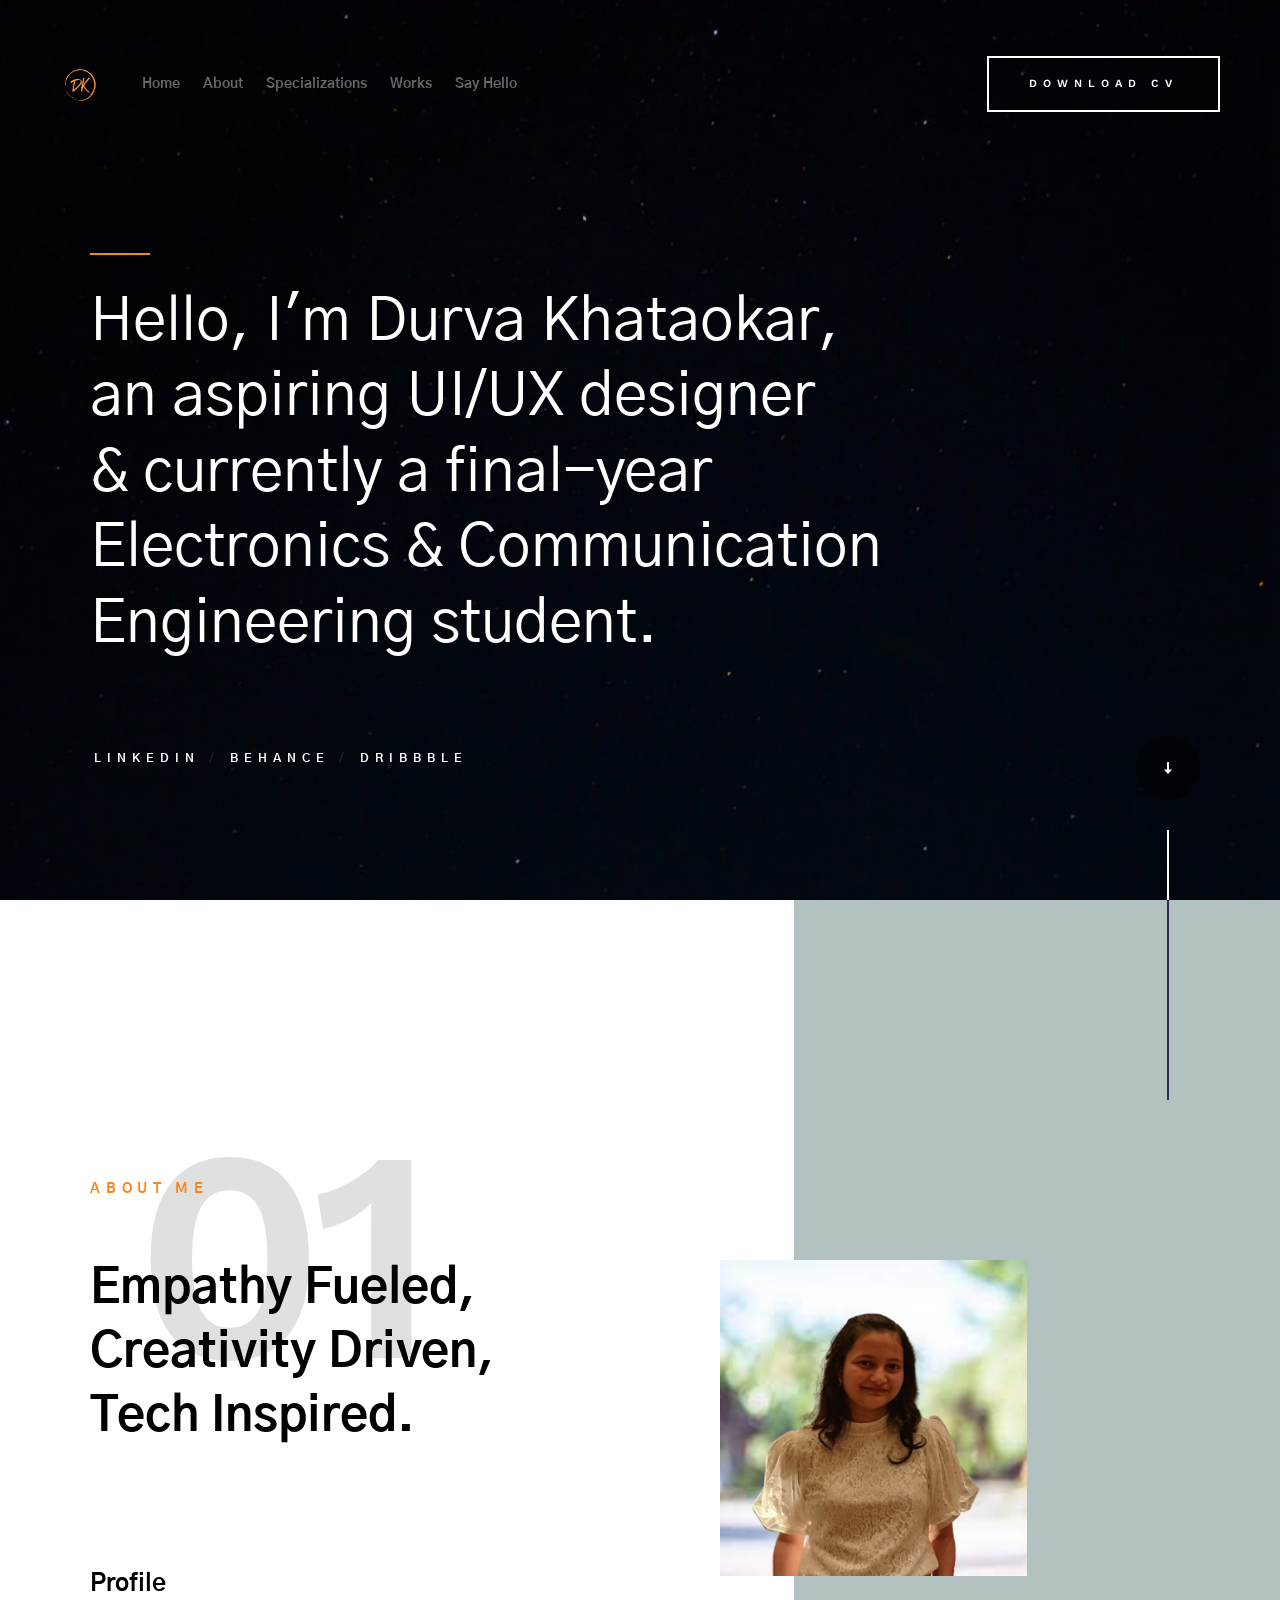
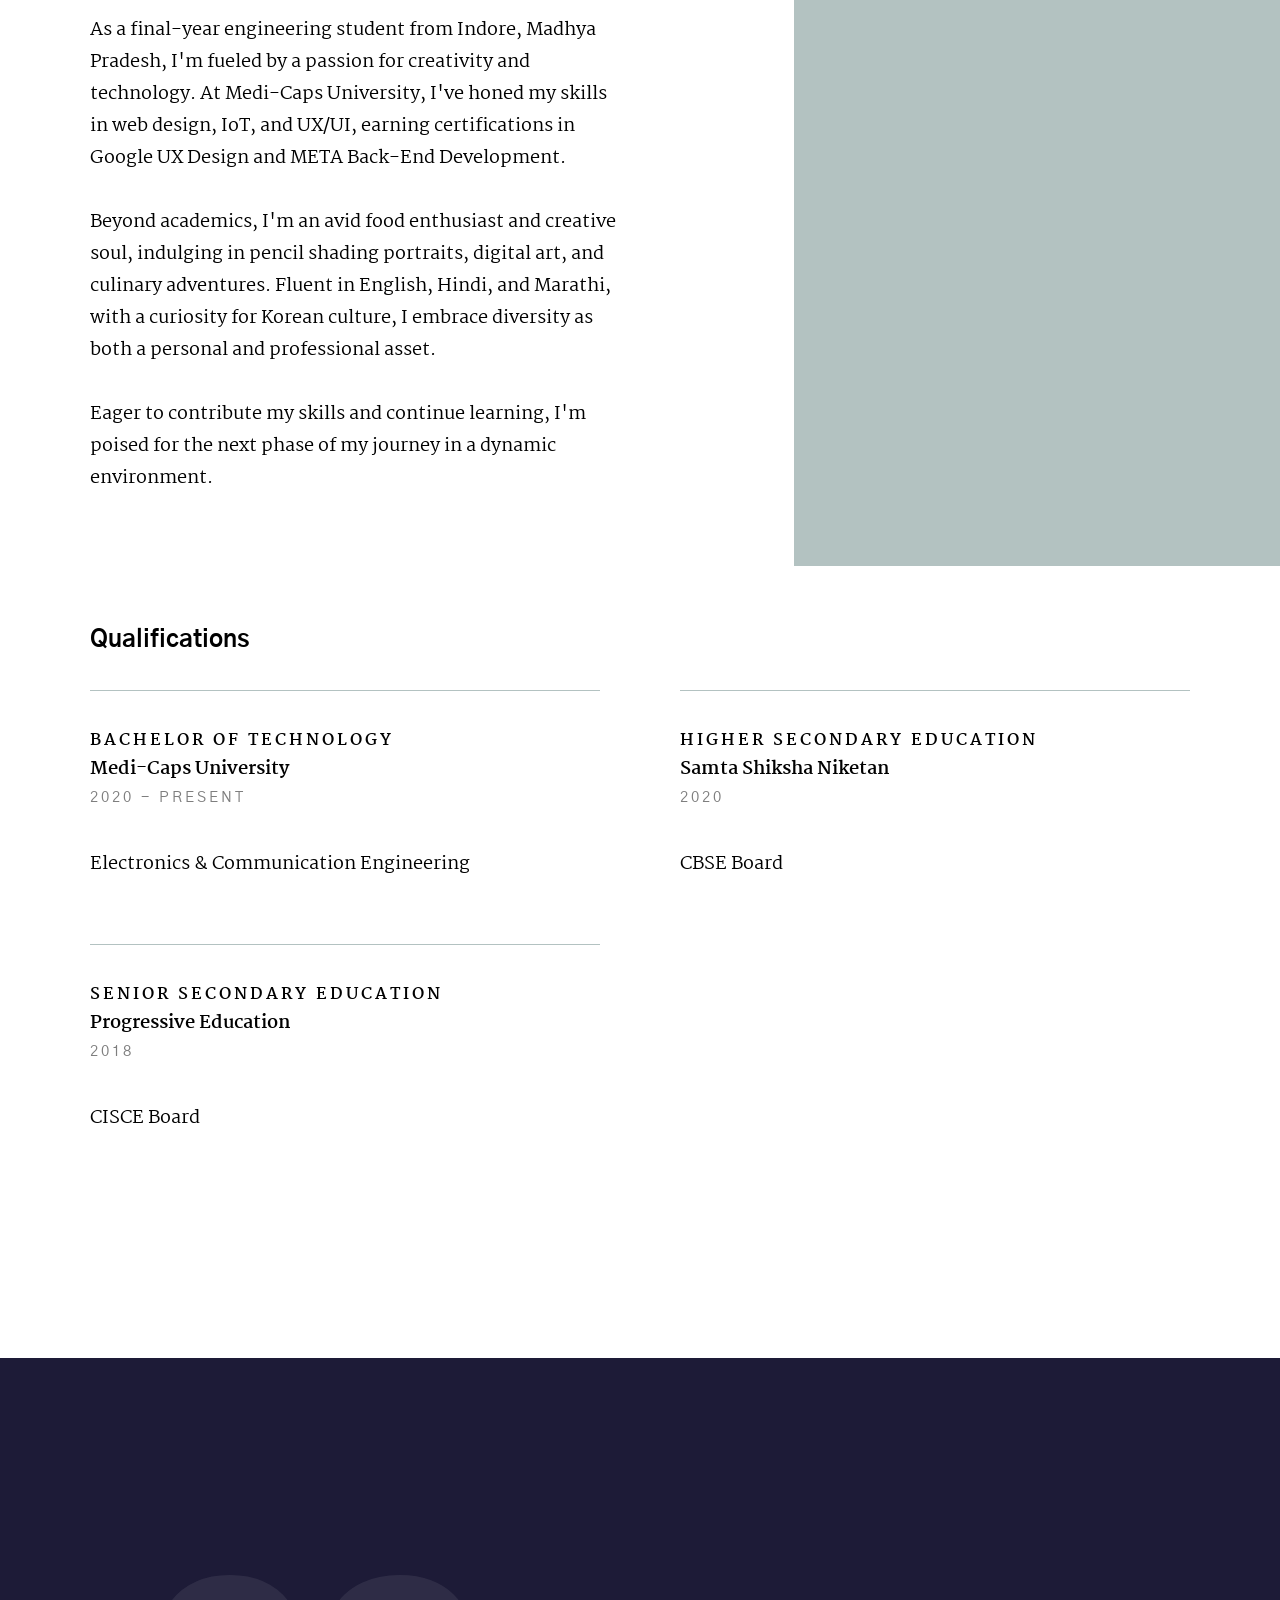
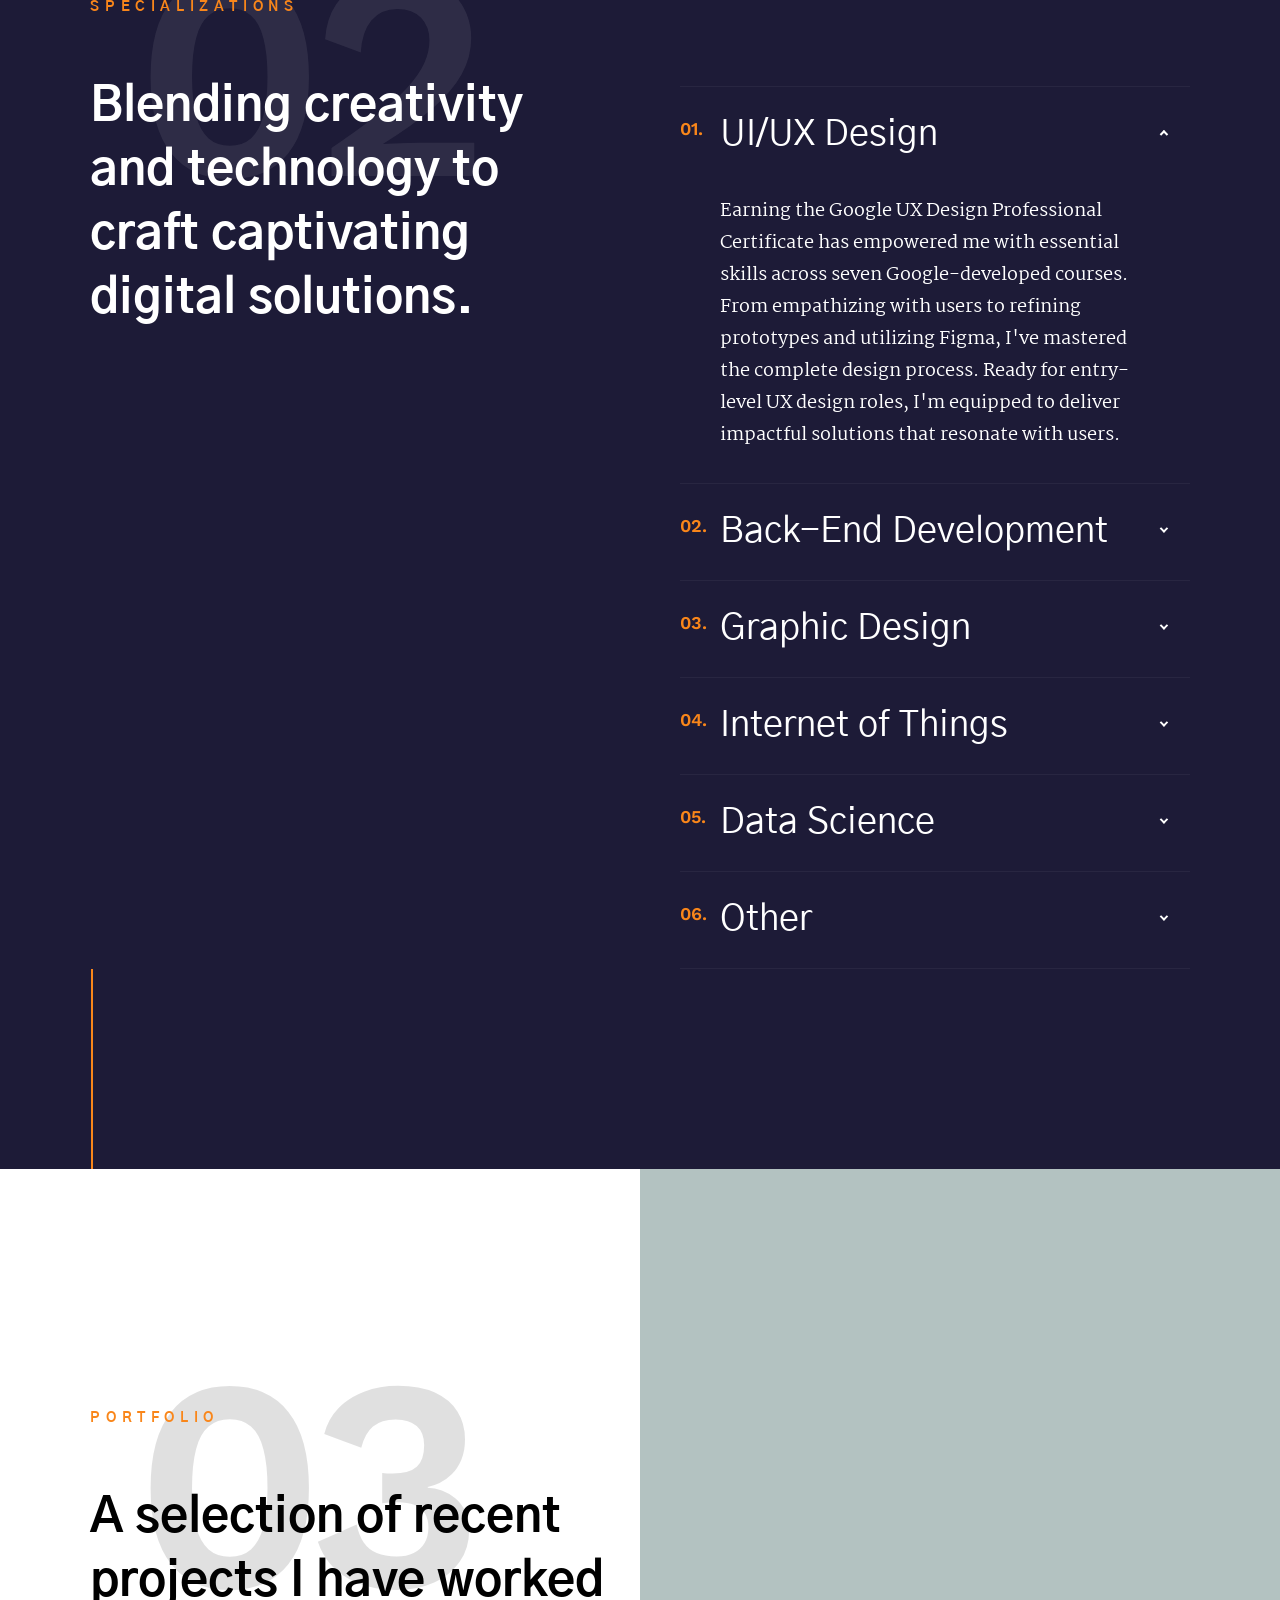
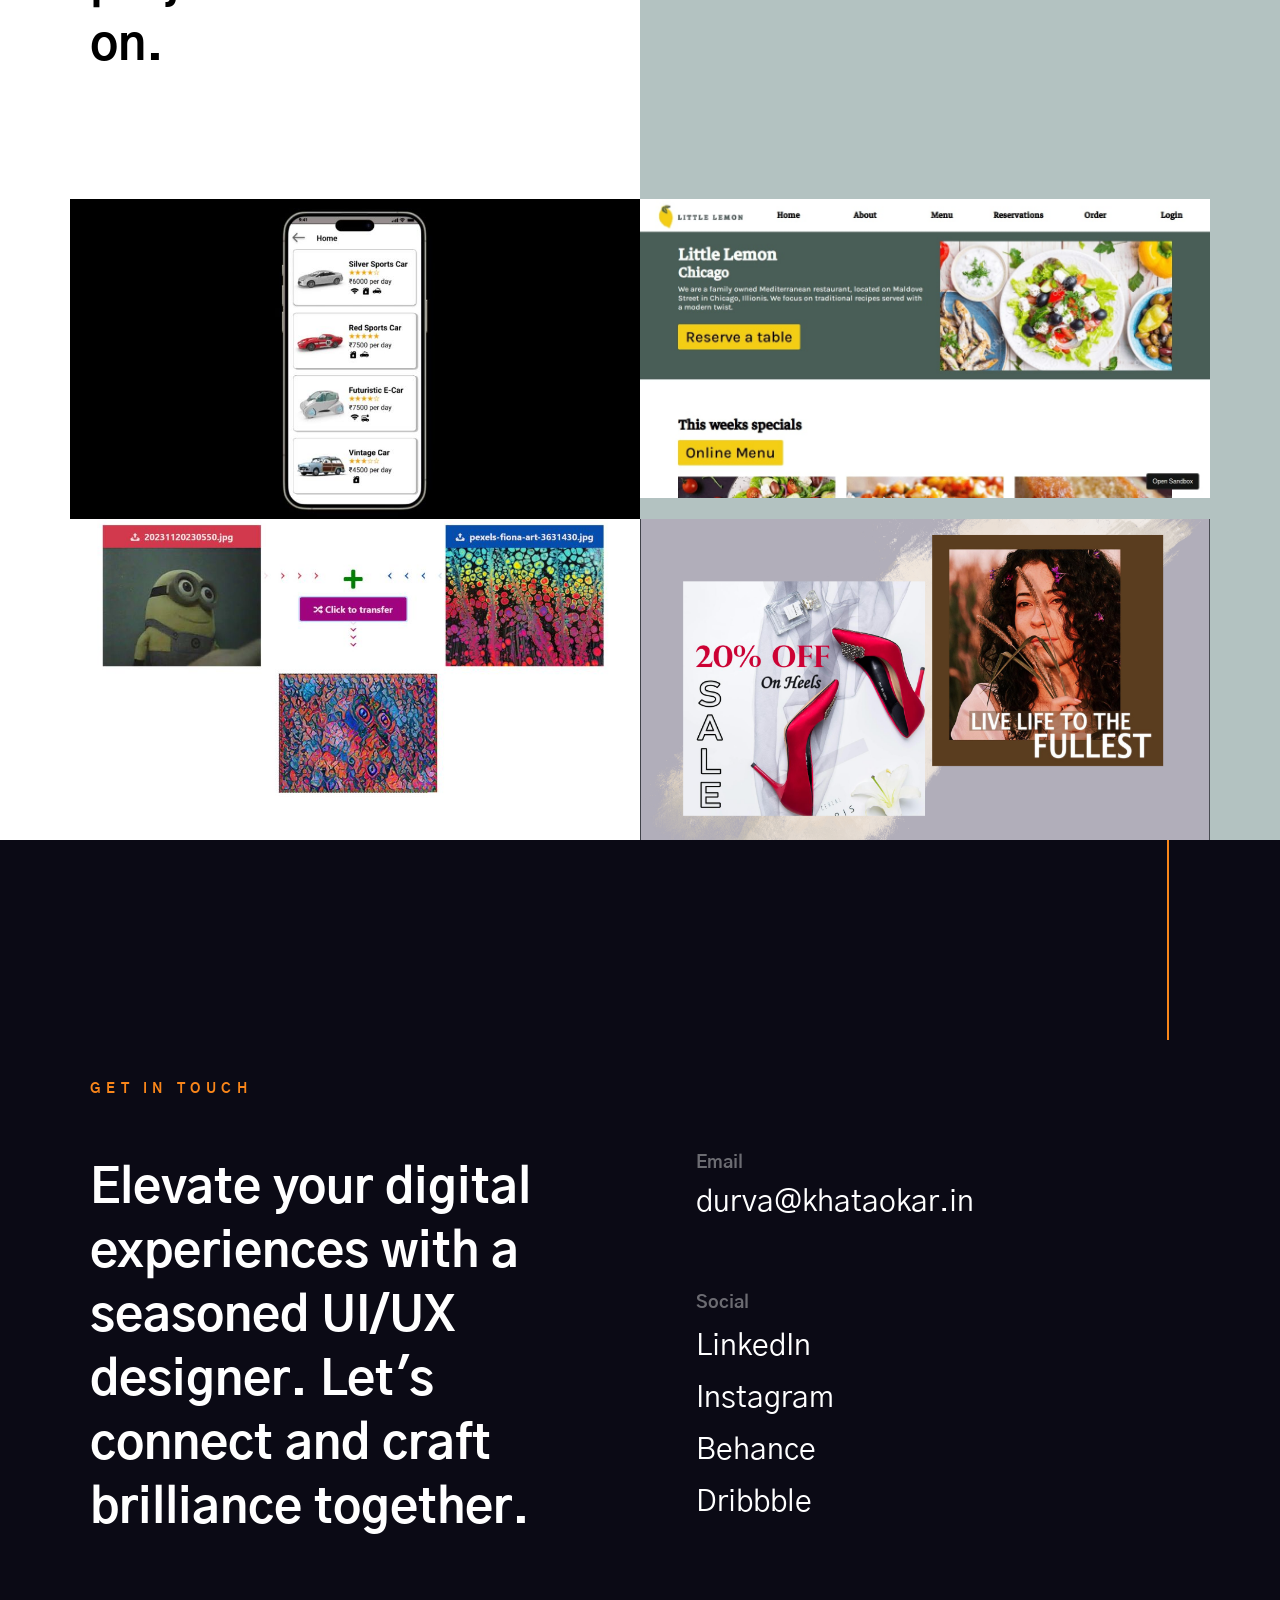
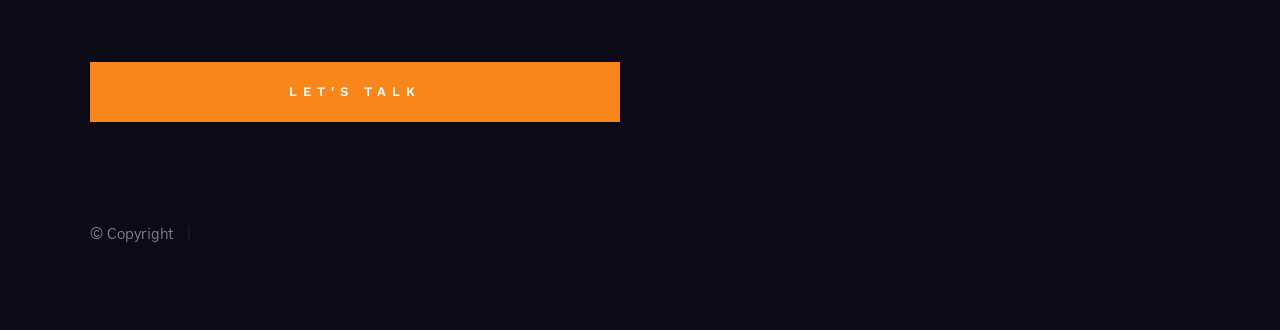
==== commit 04e76629: "new work added" ====
--- a/index.html
+++ b/index.html
@@ -451,25 +451,25 @@
                     </div>
                 </div>
             </div> <!-- end column -->
-            <!--
+            
             <div class="column" data-aos="fade-up">
                 <div class="folio-item">
                     <div class="folio-item__thumb">
-                        <a class="folio-item__thumb-link" href="images/portfolio/gallery/g-sand-dunes.jpg" title="Sand Dunes" data-size="1050x700">
-                            <img src="images/portfolio/sand-dunes.jpg" 
-                                 srcset="images/portfolio/sand-dunes.jpg 1x, images/portfolio/sand-dunes@2x.jpg 2x" alt="">
+                        <a class="folio-item__thumb-link" href="images/portfolio/gallery/thumbnail.png" title="Sand Dunes" data-size="1050x700">
+                            <img src="images/portfolio/thumbnail.png" 
+                                 srcset="images/portfolio/thumbnail.png 1x, images/portfolio/thumbnail.png 2x" alt="">
                         </a>
                     </div>
                     <div class="folio-item__info">
-                        <div class="folio-item__cat">Frontend Design</div>
-                        <h4 class="folio-item__title">Sand Dunes</h4>
-                    </div>
-                    <a href="https://www.behance.net/" title="Project Link" class="folio-item__project-link">Project Link</a>
+                        <div class="folio-item__cat">Graphic Design</div>
+                        <h4 class="folio-item__title">Photoshop Work Samples</h4>
+                    </div>
+                    <a href="https://dribbble.com/durvamk" title="Project Link" class="folio-item__project-link">Project Link</a>
                     <div class="folio-item__caption">
-                        <p>Vero molestiae sed aut natus excepturi. Et tempora numquam. Temporibus iusto quo.Unde dolorem corrupti neque nisi.</p>
-                    </div>
-                </div>
-            </div>  end column -->
+                        <p>Explore a selection of my Photoshop projects.</p>
+                    </div>
+                </div>
+            </div>  <!--end column -->
             <!--
             <div class="column" data-aos="fade-up">
                 <div class="folio-item">
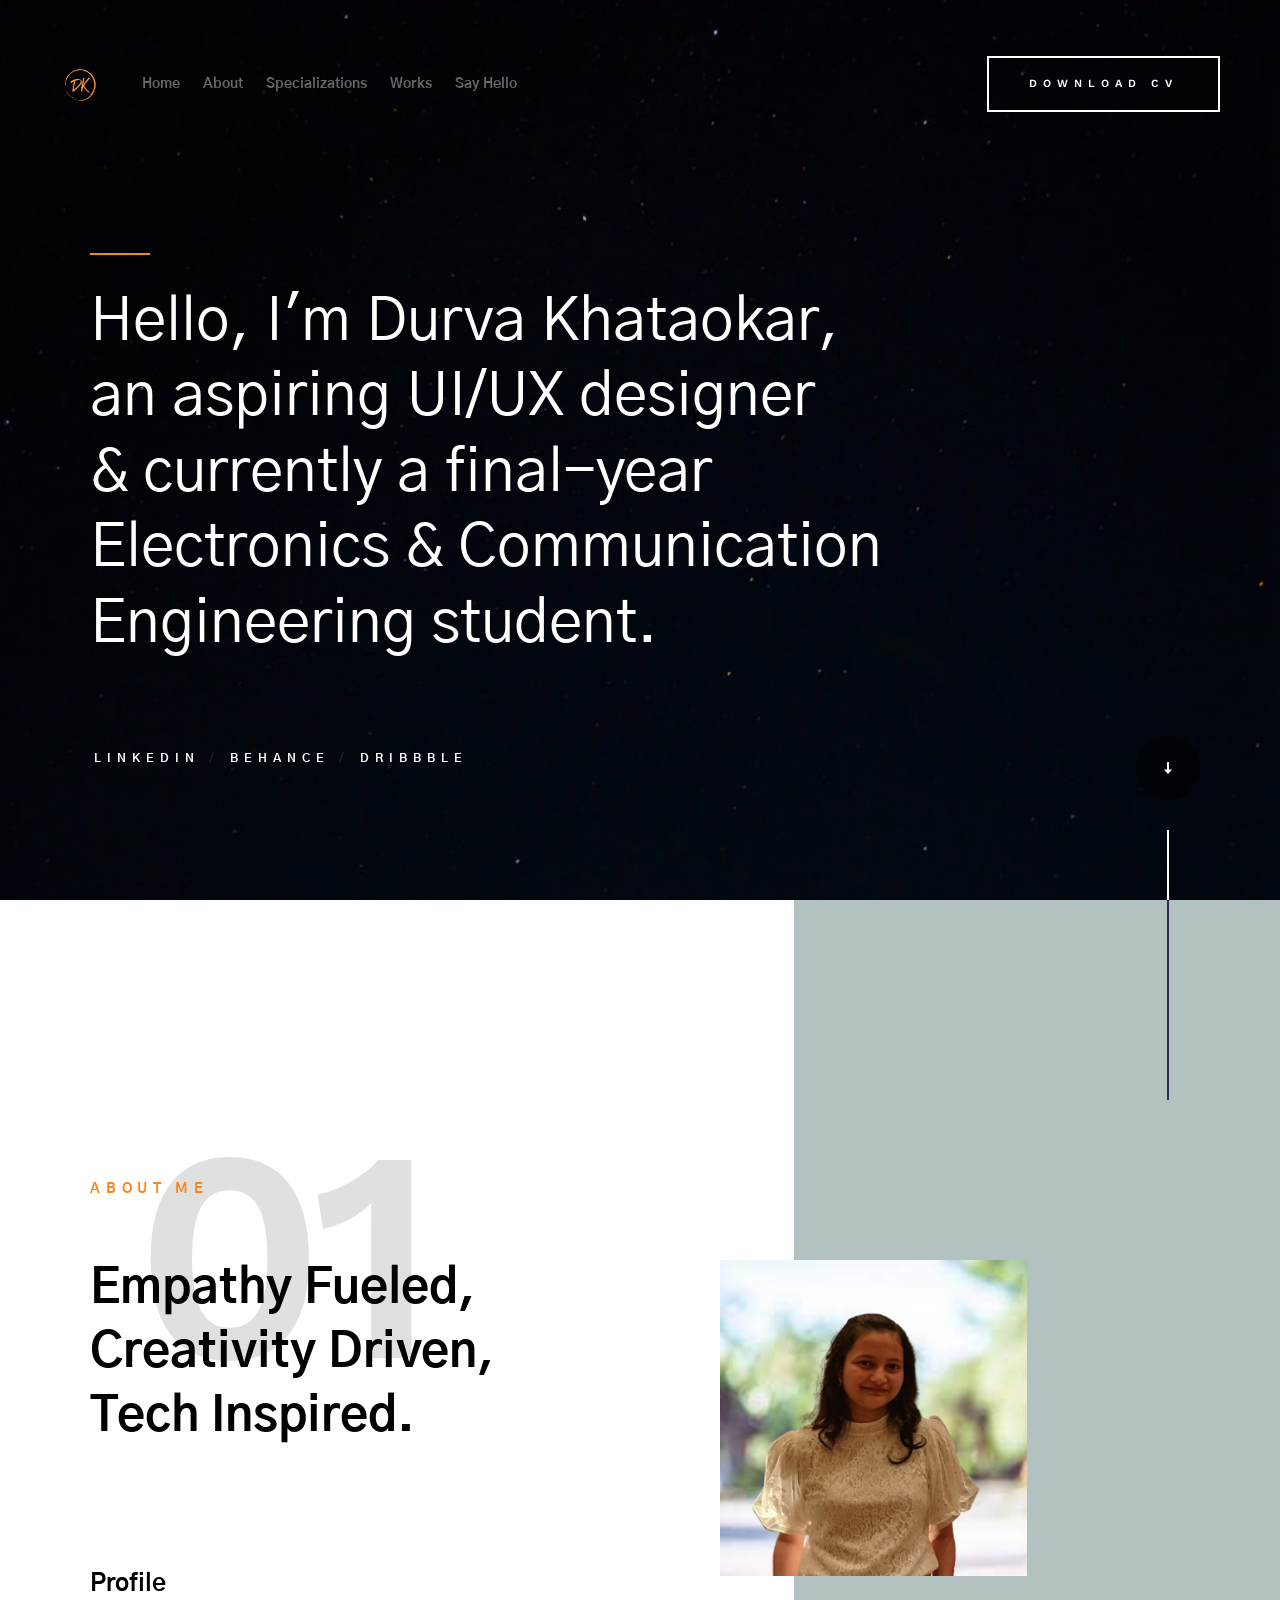
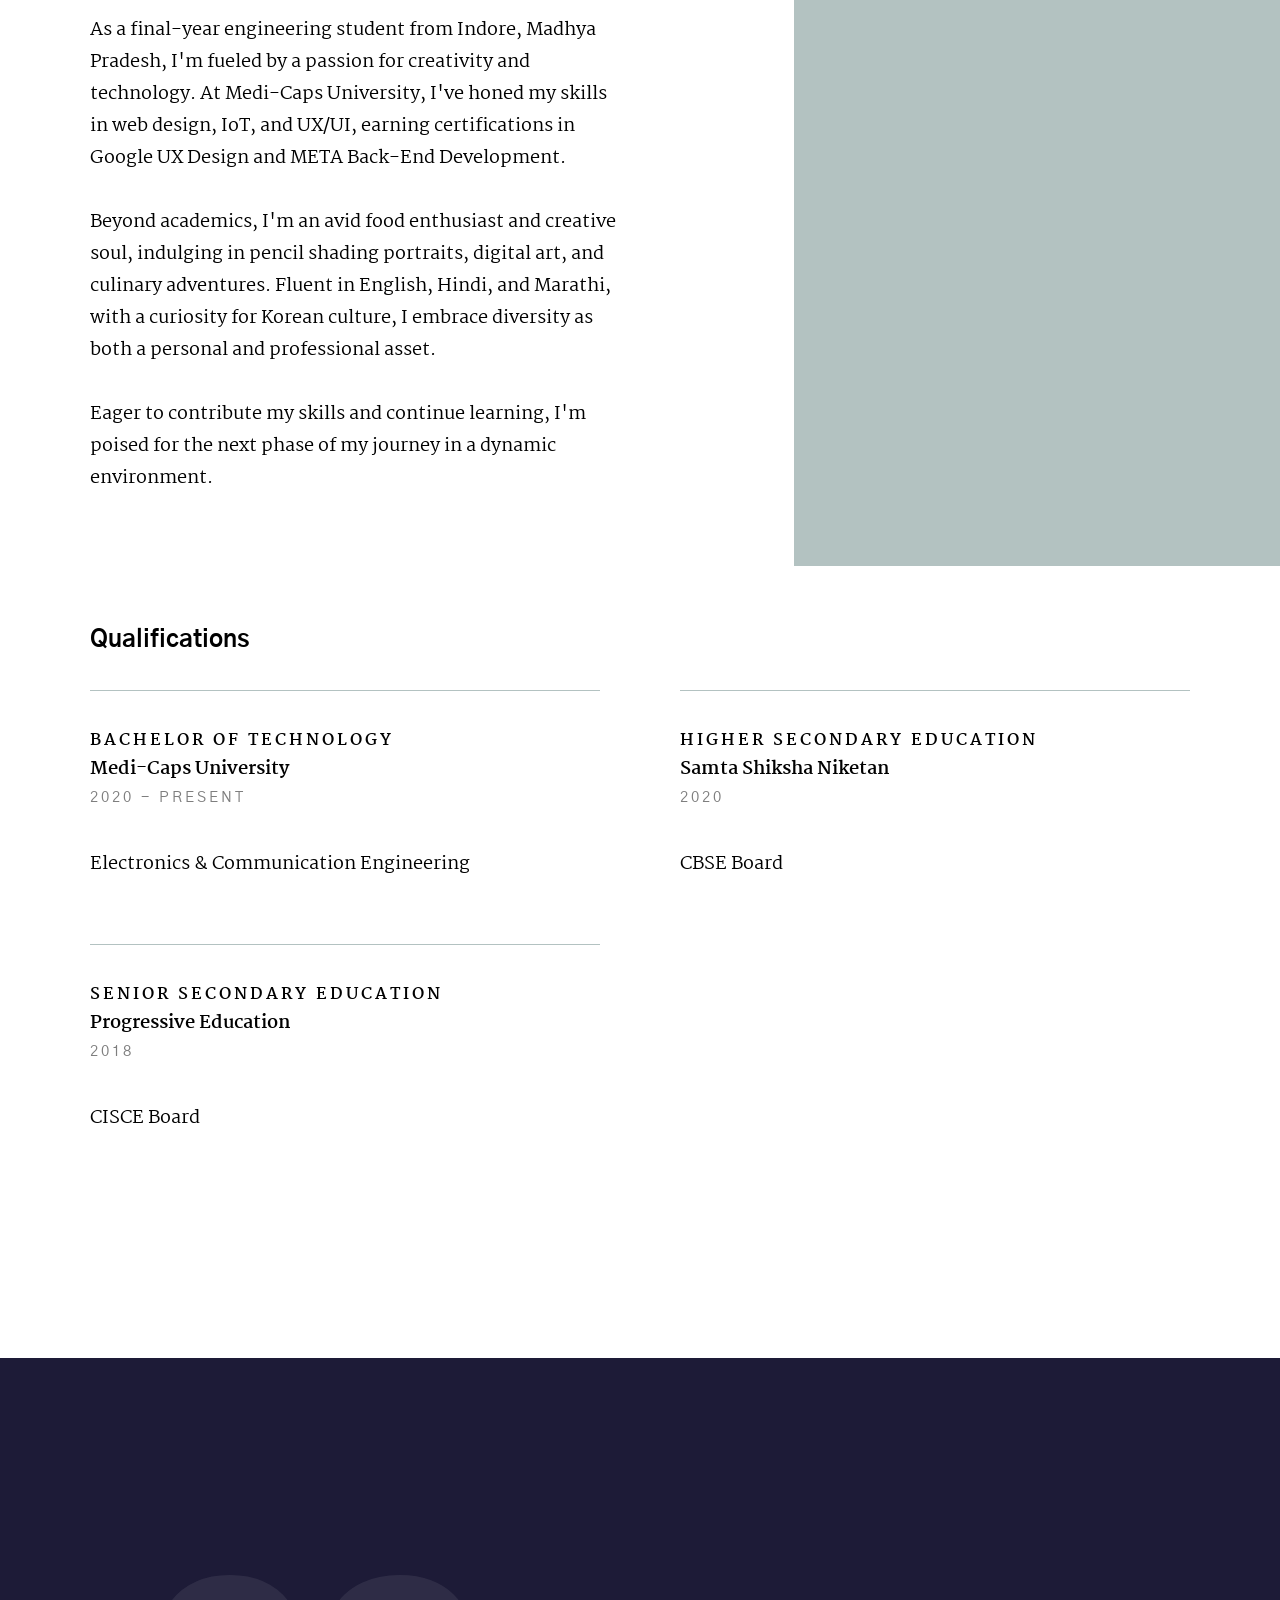
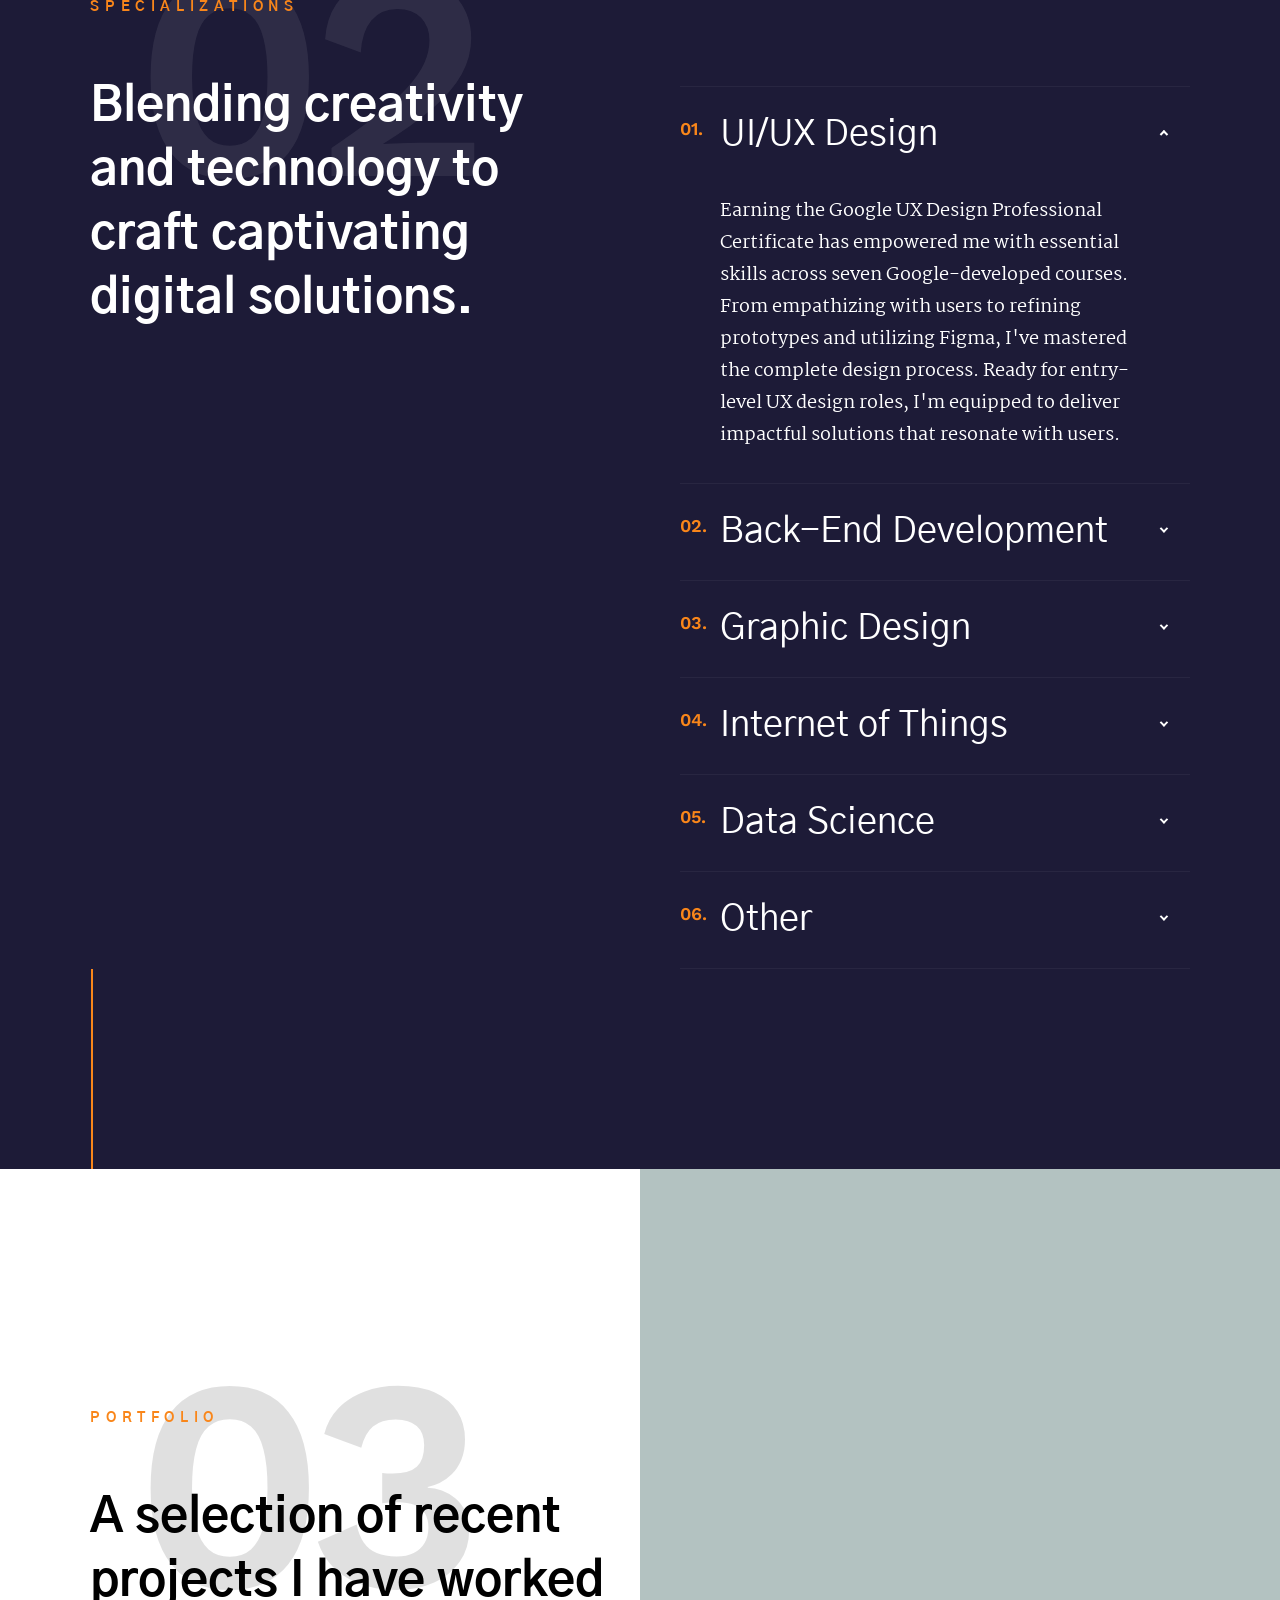
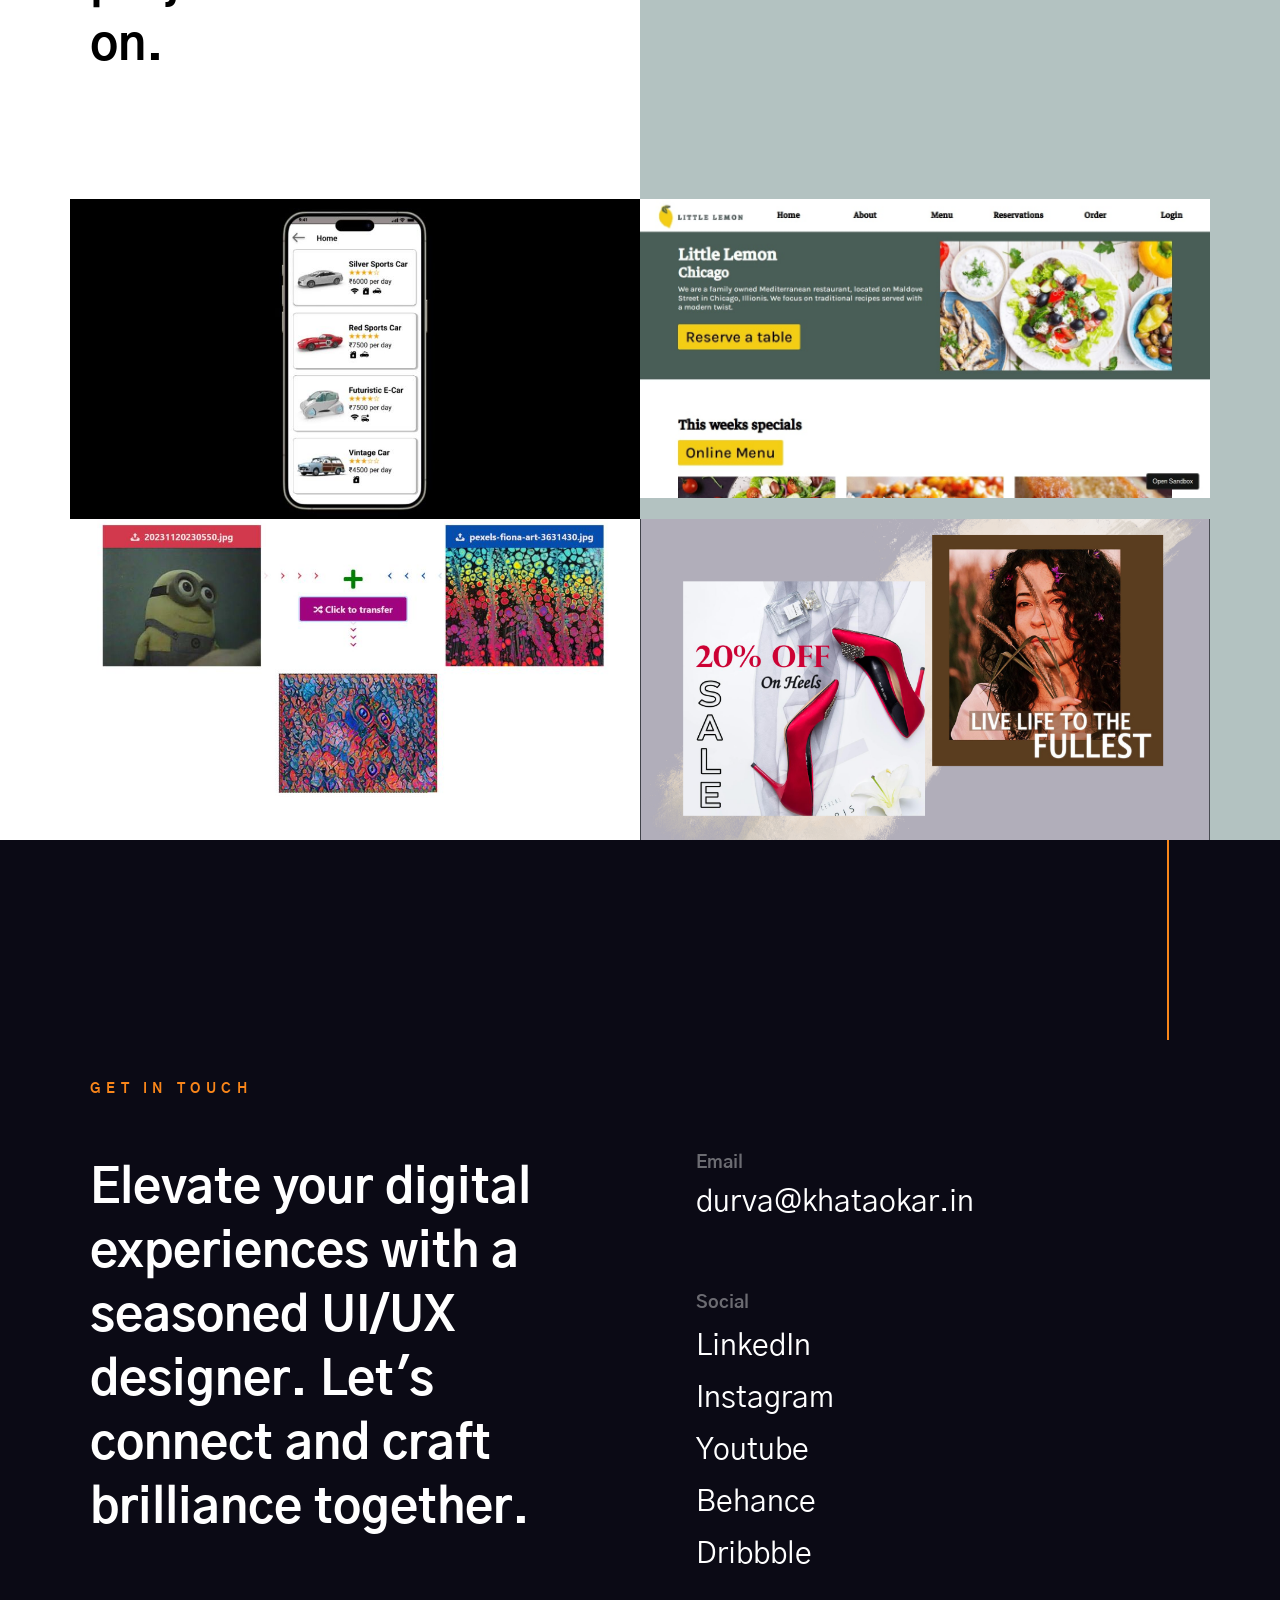
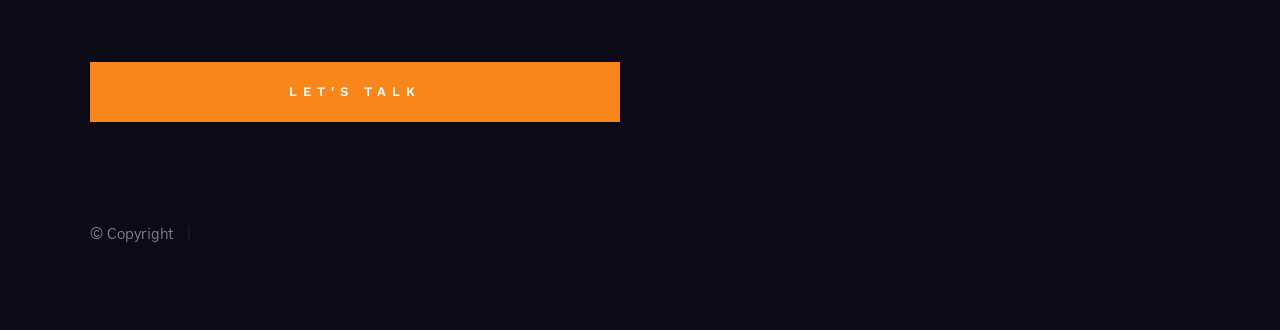
==== commit 85b94e8b: "Update index.html" ====
--- a/index.html
+++ b/index.html
@@ -405,7 +405,7 @@
                         <div class="folio-item__cat">UI/UX Design</div>
                         <h4 class="folio-item__title">Car Booking App Design</h4>
                     </div>
-                    <a href="https://www.behance.net/durvamk" title="Project Link" class="folio-item__project-link" target="_blank">Project Link</a>
+                    <a href="https://www.behance.net/gallery/189616307/Car-Booking-App-by-Durva-K" title="Project Link" class="folio-item__project-link" target="_blank">Project Link</a>
 
                     <div class="folio-item__caption">
                         <p>My latest FIGMA project—a design concept for a basic car booking and renting mobile application.</p>
@@ -464,7 +464,7 @@
                         <div class="folio-item__cat">Graphic Design</div>
                         <h4 class="folio-item__title">Photoshop Work Samples</h4>
                     </div>
-                    <a href="https://dribbble.com/durvamk" title="Project Link" class="folio-item__project-link">Project Link</a>
+                    <a href="https://www.behance.net/collection/210482131/Photoshop-Work-Samples" title="Project Link" class="folio-item__project-link" target="_blank">Project Link</a>
                     <div class="folio-item__caption">
                         <p>Explore a selection of my Photoshop projects.</p>
                     </div>
@@ -670,6 +670,7 @@
                         <ul class="footer-contact-block__list">
                             <li><a href="https://www.linkedin.com/in/durva-khataokar" target="_blank">LinkedIn</a></li>
                             <li><a href="https://www.instagram.com/durvamk/" target="_blank">Instagram</a></li>
+                            <li><a href="https://www.youtube.com/channel/UCMin4Ka6W3nvreWM8e6fcjA" target="_blank">Youtube</a></li>
                             <li><a href="https://www.behance.net/durvamk" target="_blank">Behance</a></li>
                             <li><a href="https://dribbble.com/durvamk" target="_blank">Dribbble</a></li>
                         </ul>
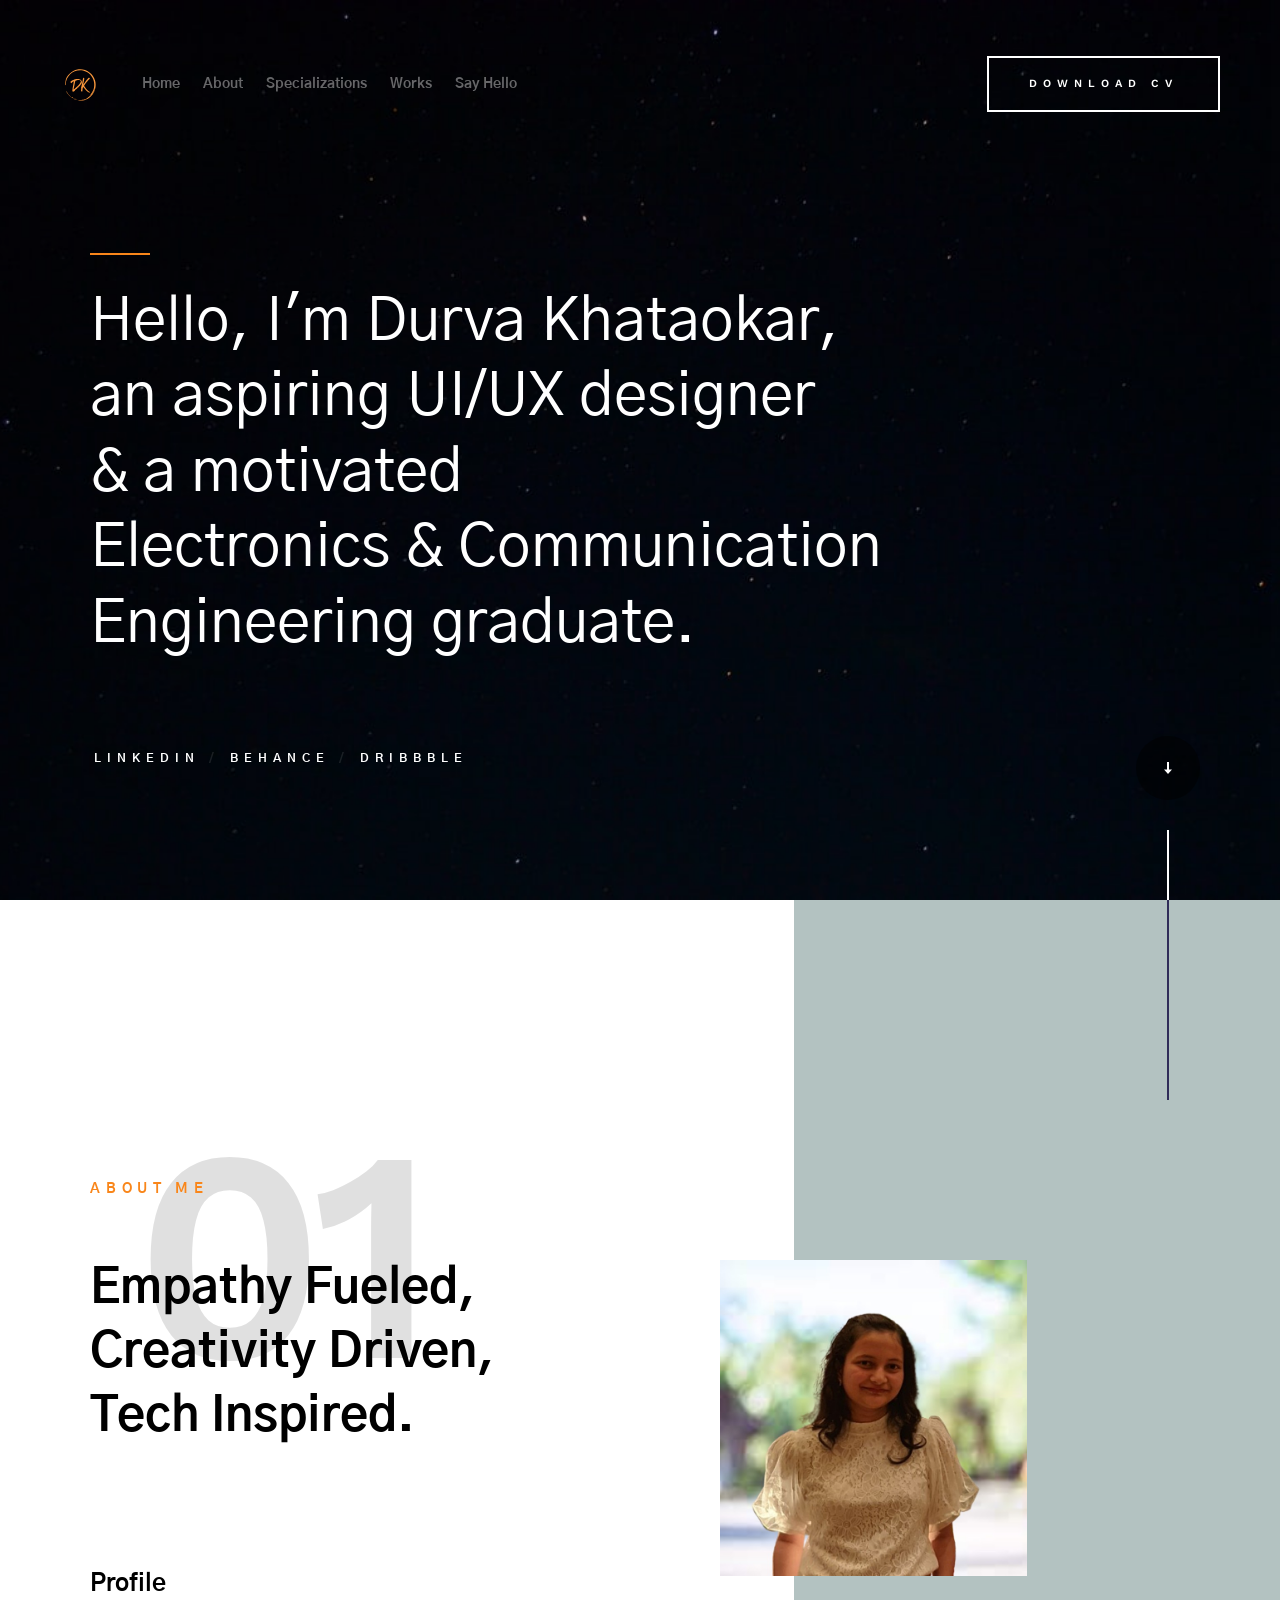
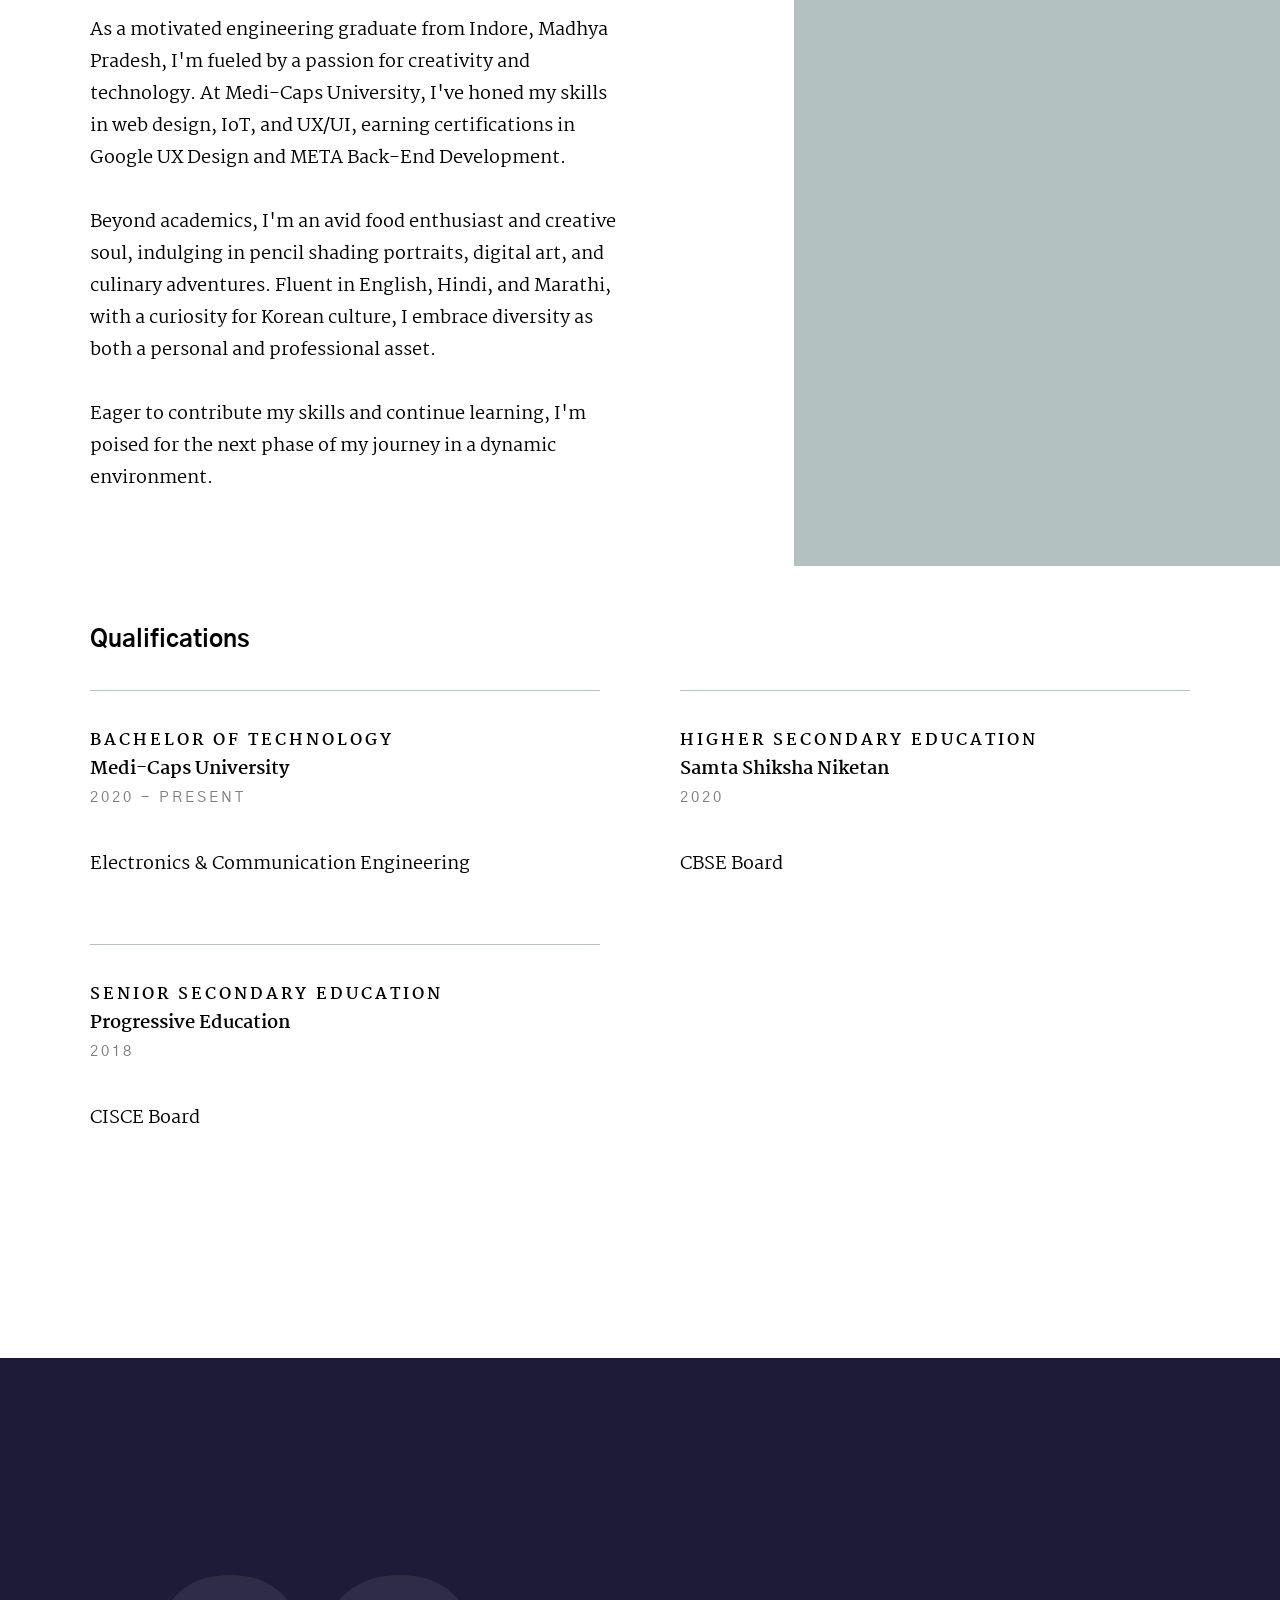
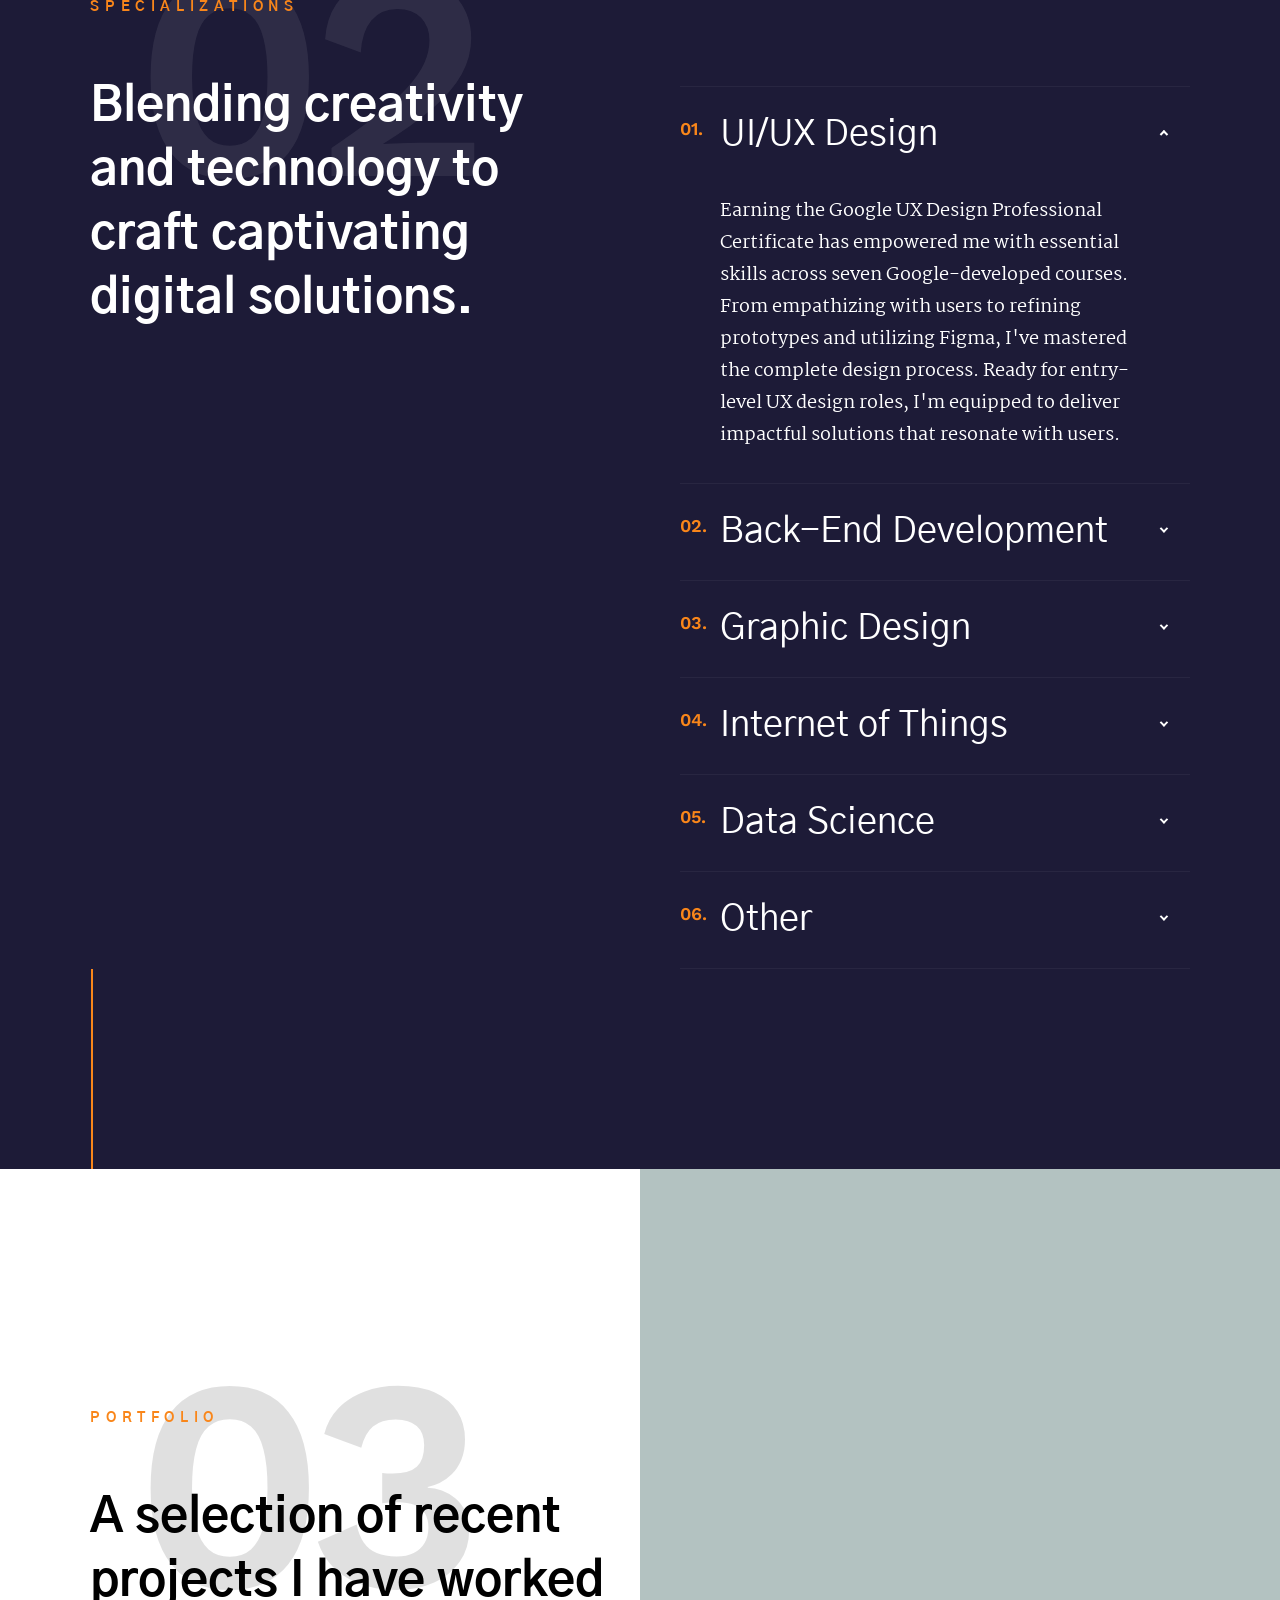
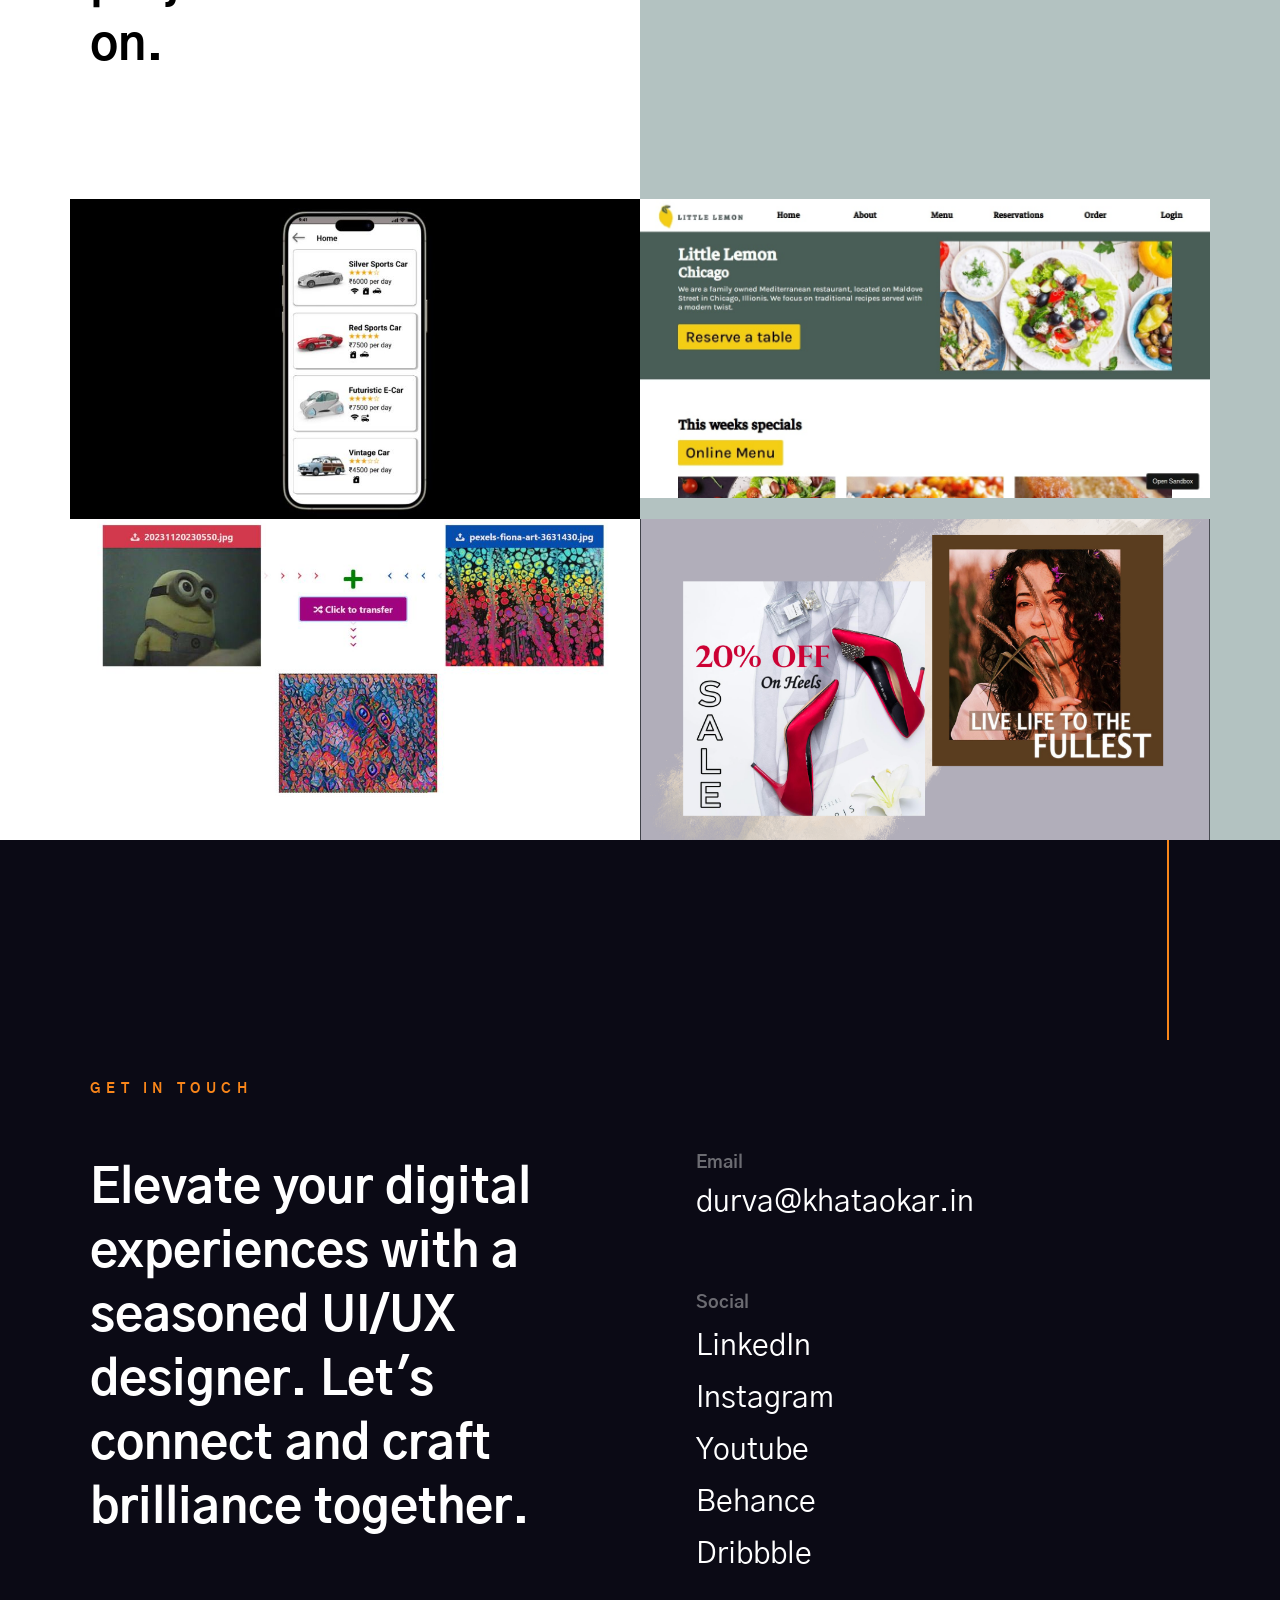
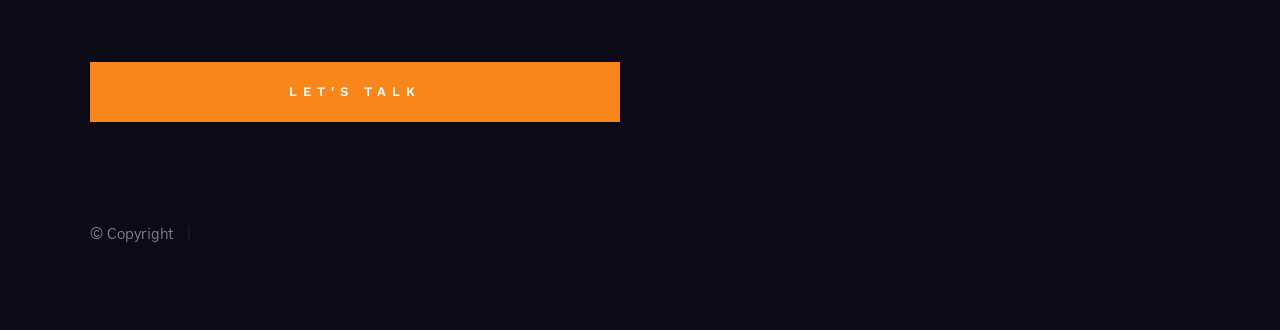
==== commit 99f92d45: "Update index.html" ====
--- a/index.html
+++ b/index.html
@@ -89,8 +89,9 @@
                 <h1>
                 Hello, I'm Durva Khataokar, <br>
                 an aspiring UI/UX designer <br>
-                & currently a final-year <br>
-                Electronics & Communication Engineering student.
+                & a motivated <br>
+                Electronics & Communication <br>
+                Engineering graduate.
                 </h1>
 
                 <ul class="hero-social">
@@ -146,7 +147,7 @@
                     
 
 
-As a final-year engineering student from Indore, Madhya Pradesh, I'm fueled by a passion for creativity and technology. At Medi-Caps University, I've honed my skills in web design, IoT, and UX/UI, earning certifications in Google UX Design and META Back-End Development.<br><br>
+As a motivated engineering graduate from Indore, Madhya Pradesh, I'm fueled by a passion for creativity and technology. At Medi-Caps University, I've honed my skills in web design, IoT, and UX/UI, earning certifications in Google UX Design and META Back-End Development.<br><br>
 
 Beyond academics, I'm an avid food enthusiast and creative soul, indulging in pencil shading portraits, digital art, and culinary adventures. Fluent in English, Hindi, and Marathi, with a curiosity for Korean culture, I embrace diversity as both a personal and professional asset.<br><br>
 
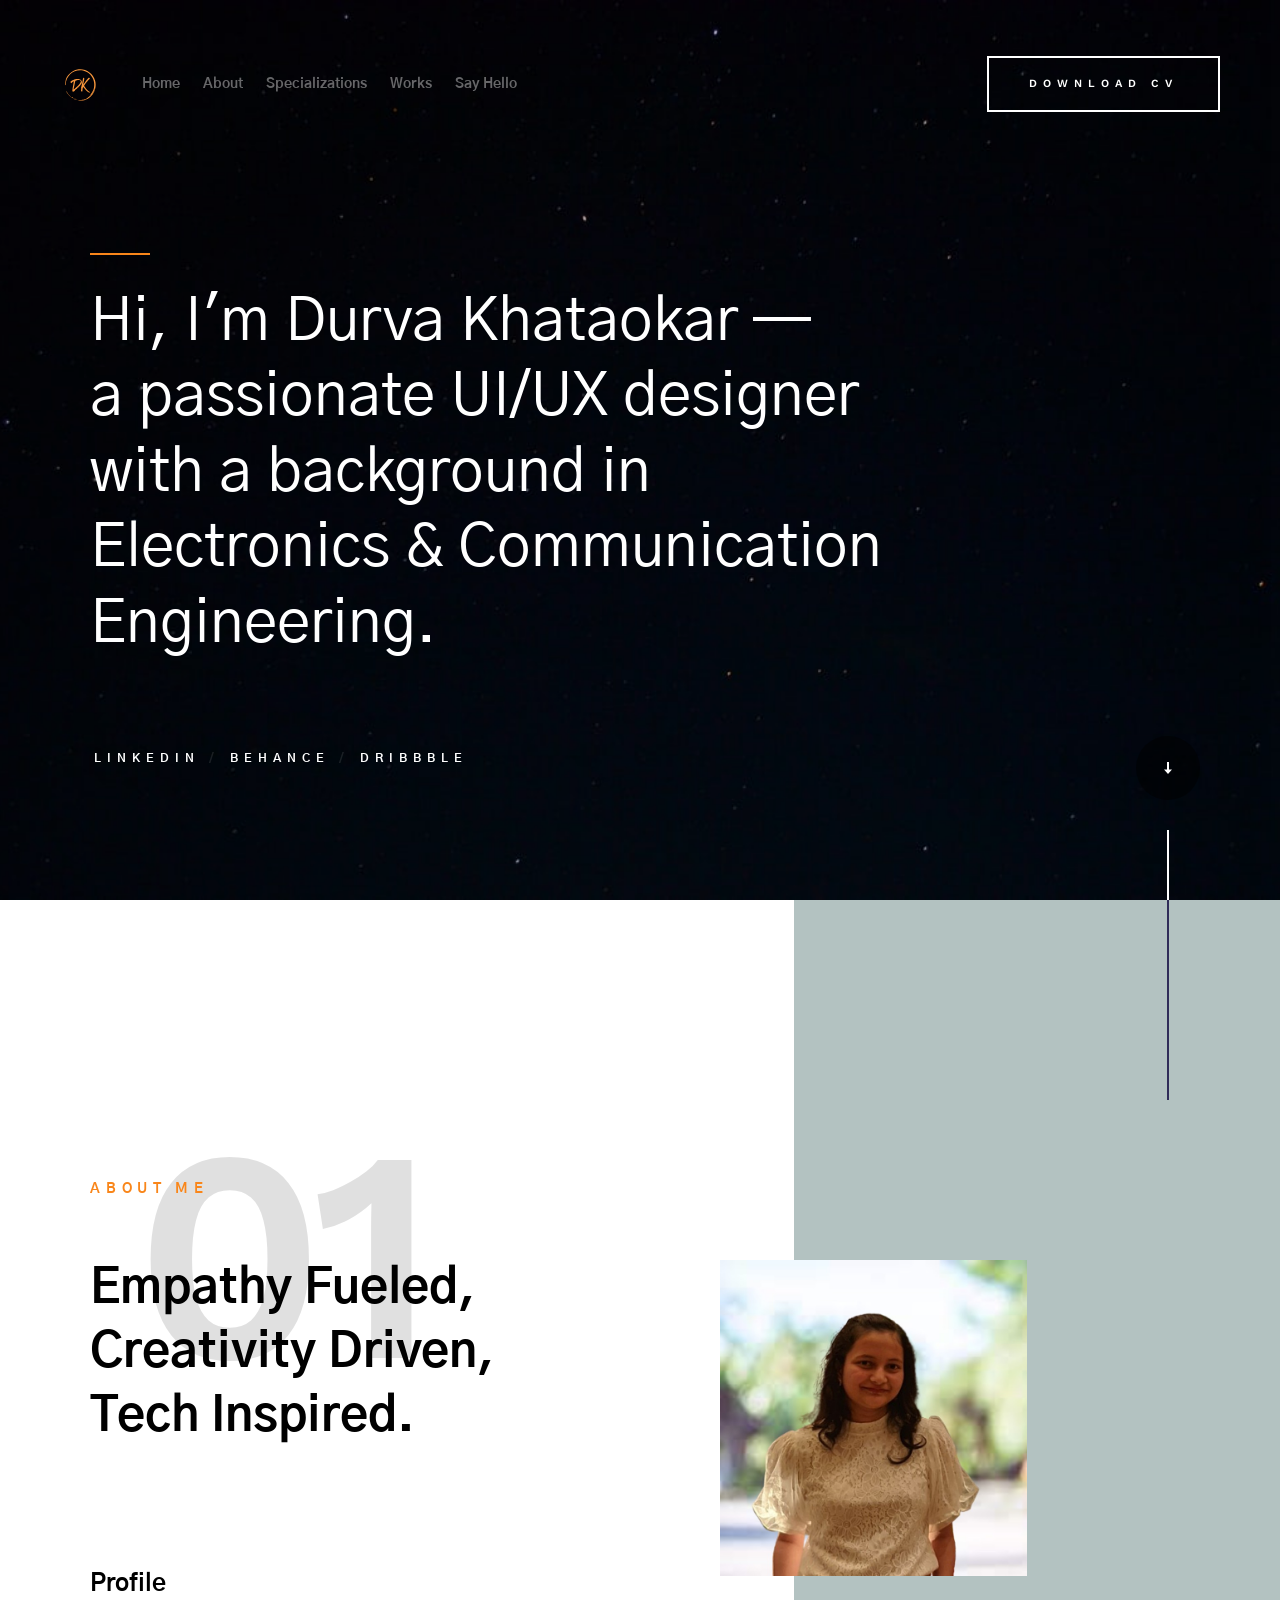
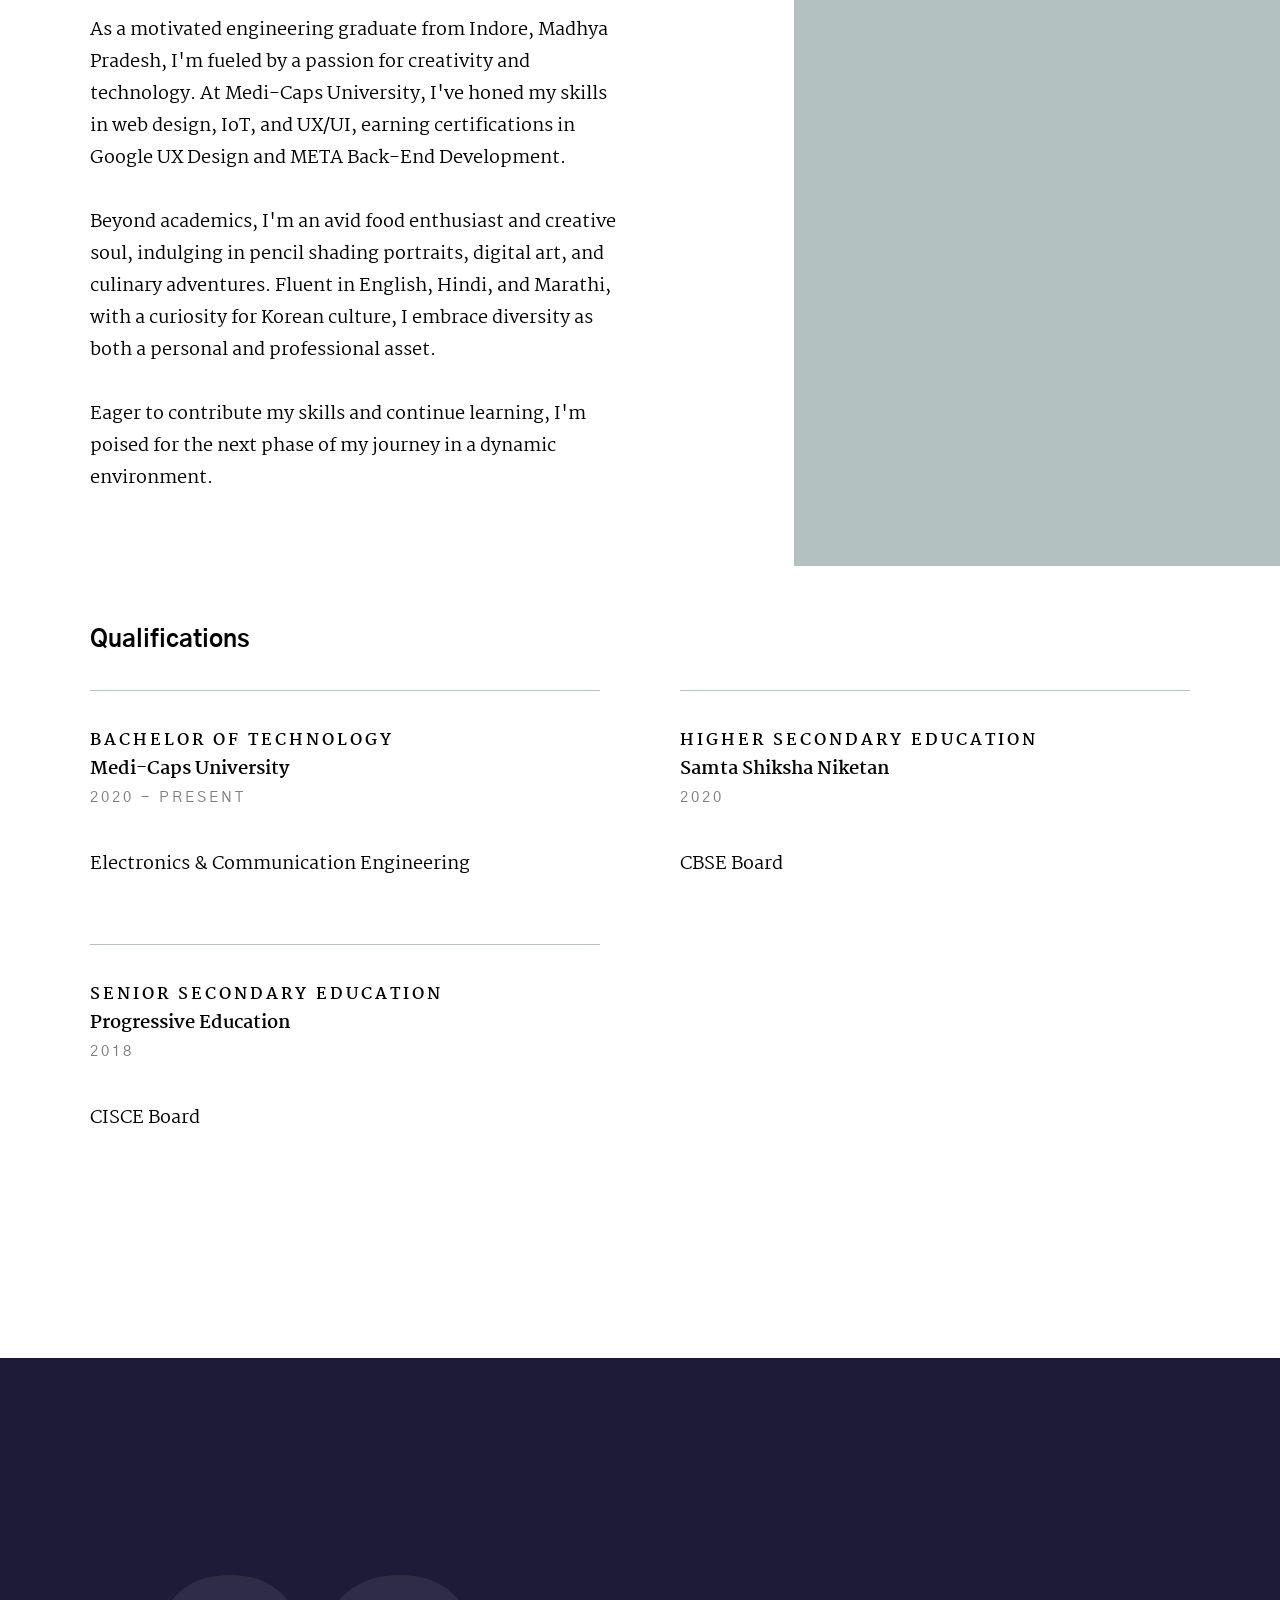
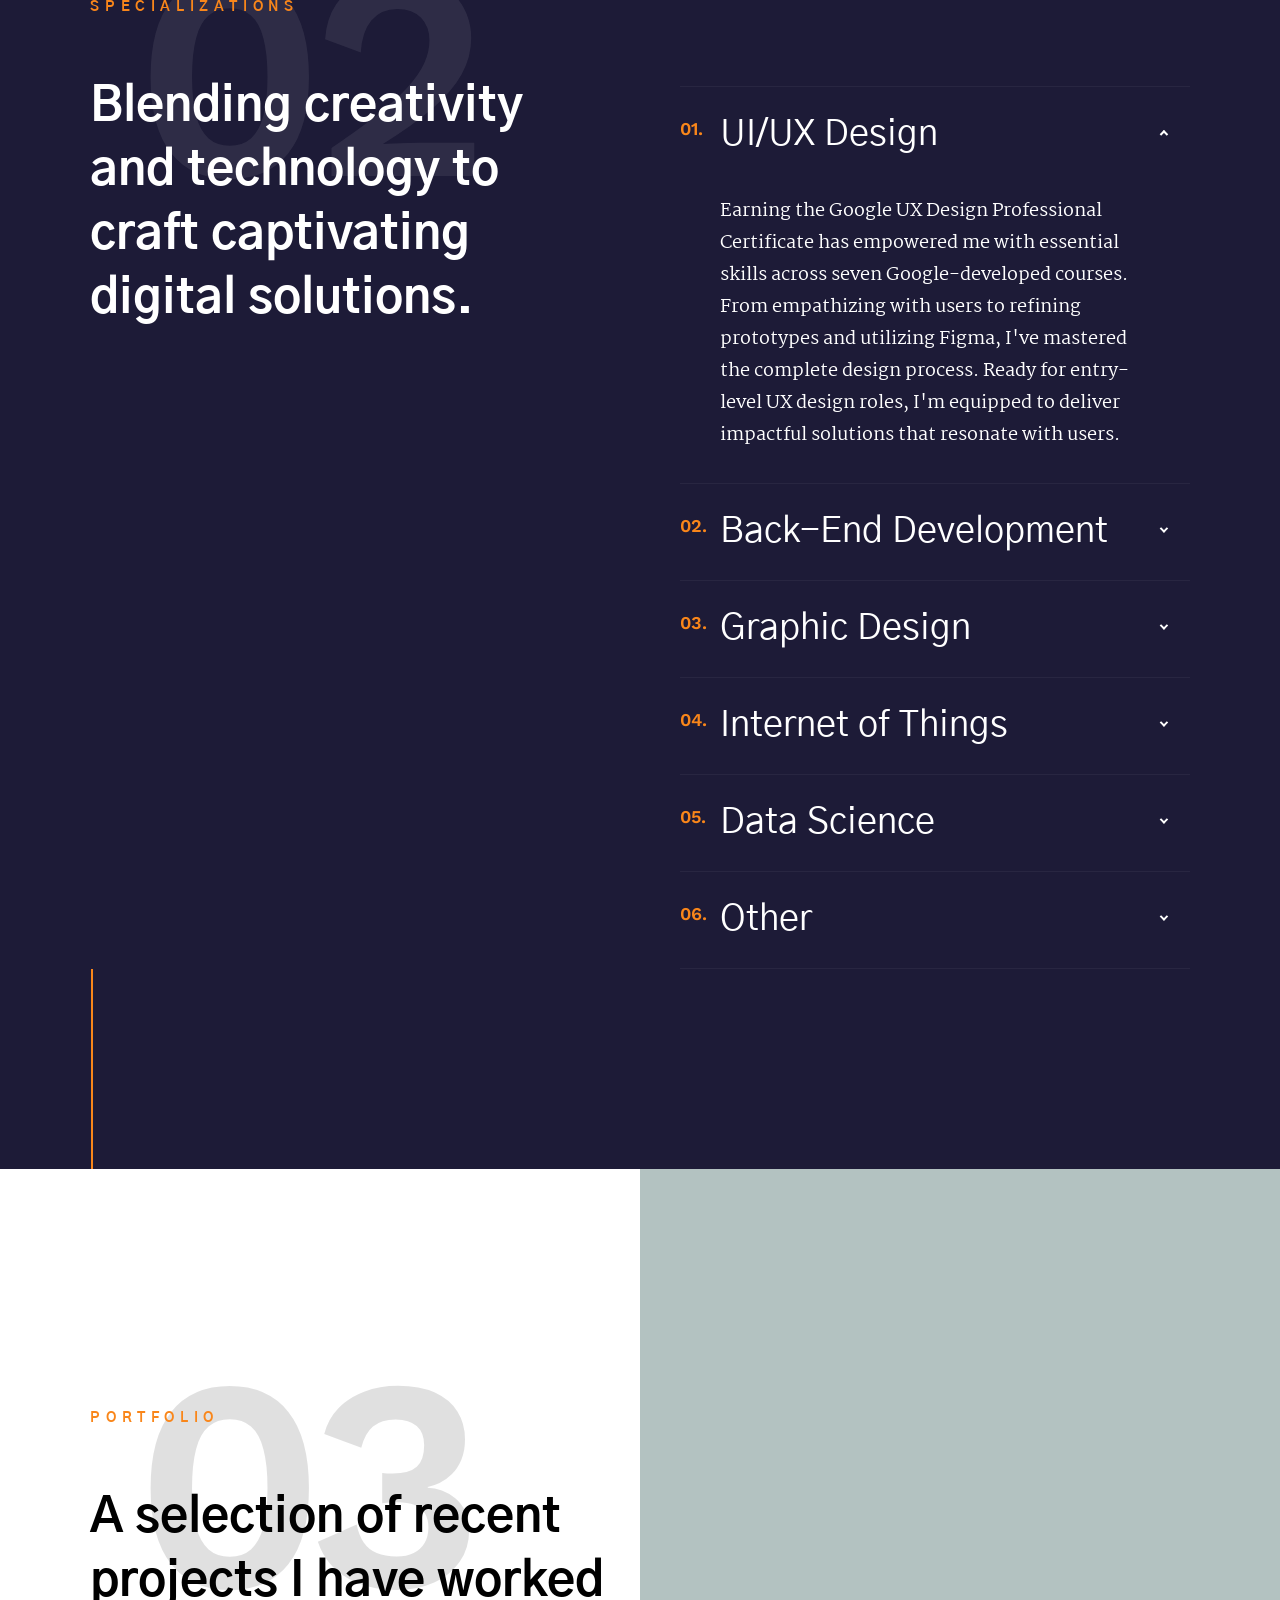
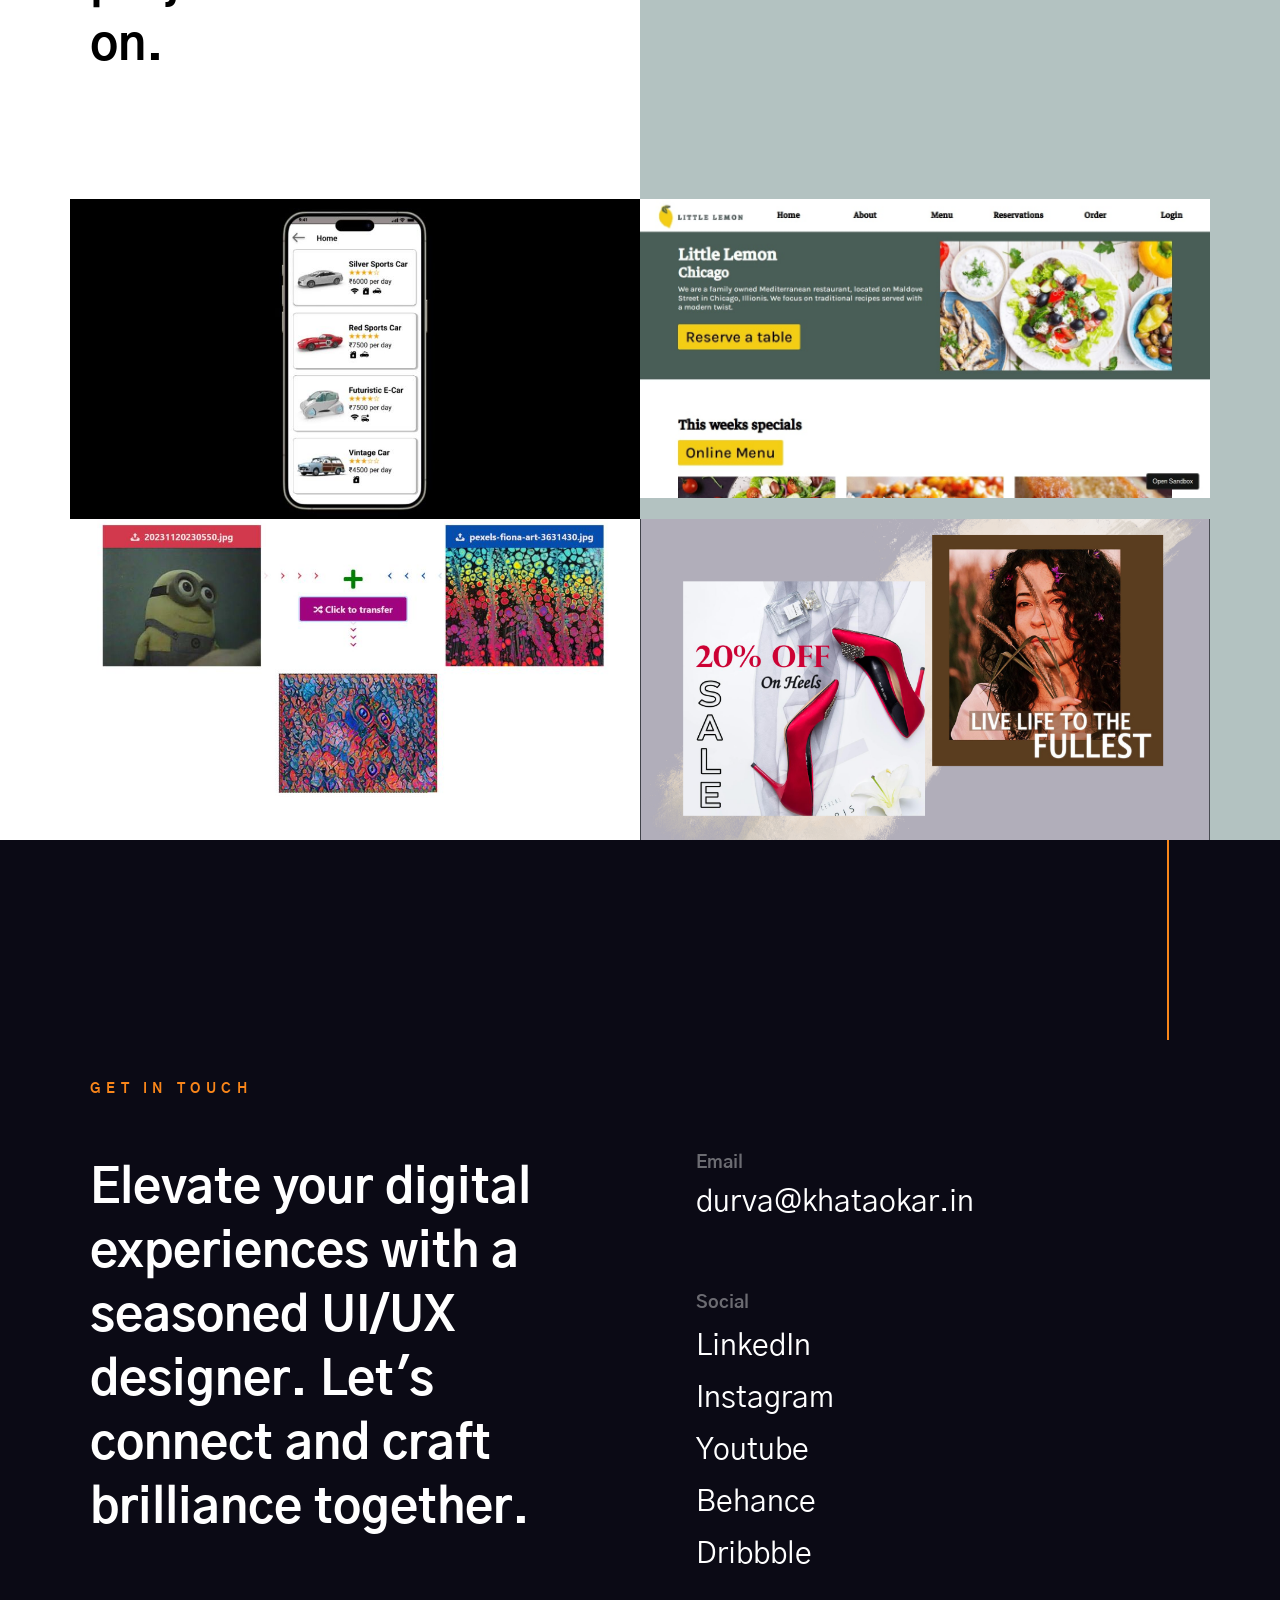
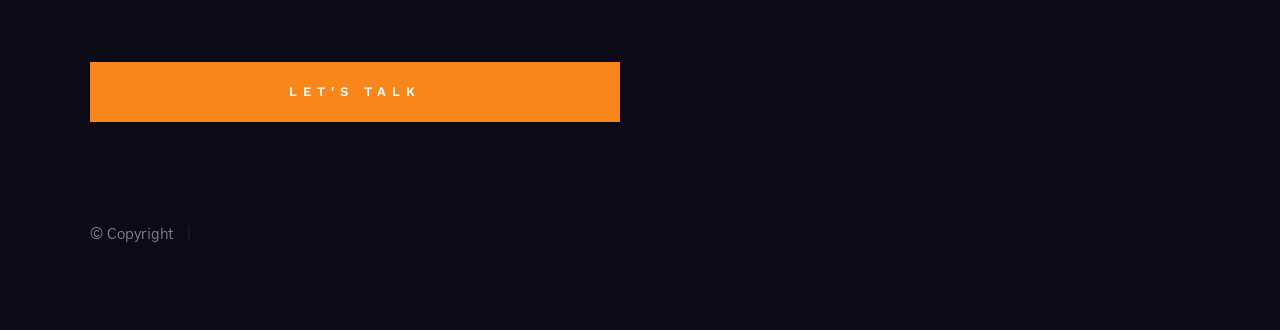
==== commit f9dcc9e6: "Update index.html" ====
--- a/index.html
+++ b/index.html
@@ -68,7 +68,7 @@
                 </ul>
             </nav> <!-- end header-nav-wrap -->
 
-            <a href="https://drive.google.com/file/d/1T_QsS-NY1QvQN27Loa_Oco0Av1OX59ym/view?usp=sharing" class="btn btn--stroke btn--small" target="_blank">Download CV</a>
+            <a href="https://drive.google.com/file/d/1F4pU_GDfSHwHQ89E-QuOa0Jv_LRrIMeQ/view?usp=sharing" class="btn btn--stroke btn--small" target="_blank">Download CV</a>
 
 
         </div> <!-- end header-content -->
@@ -87,11 +87,10 @@
             <div class="column large-full">
 
                 <h1>
-                Hello, I'm Durva Khataokar, <br>
-                an aspiring UI/UX designer <br>
-                & a motivated <br>
-                Electronics & Communication <br>
-                Engineering graduate.
+                  Hi, I'm Durva Khataokar —<br>
+                  a passionate UI/UX designer<br>
+                  with a background in<br>
+                  Electronics & Communication Engineering.
                 </h1>
 
                 <ul class="hero-social">
